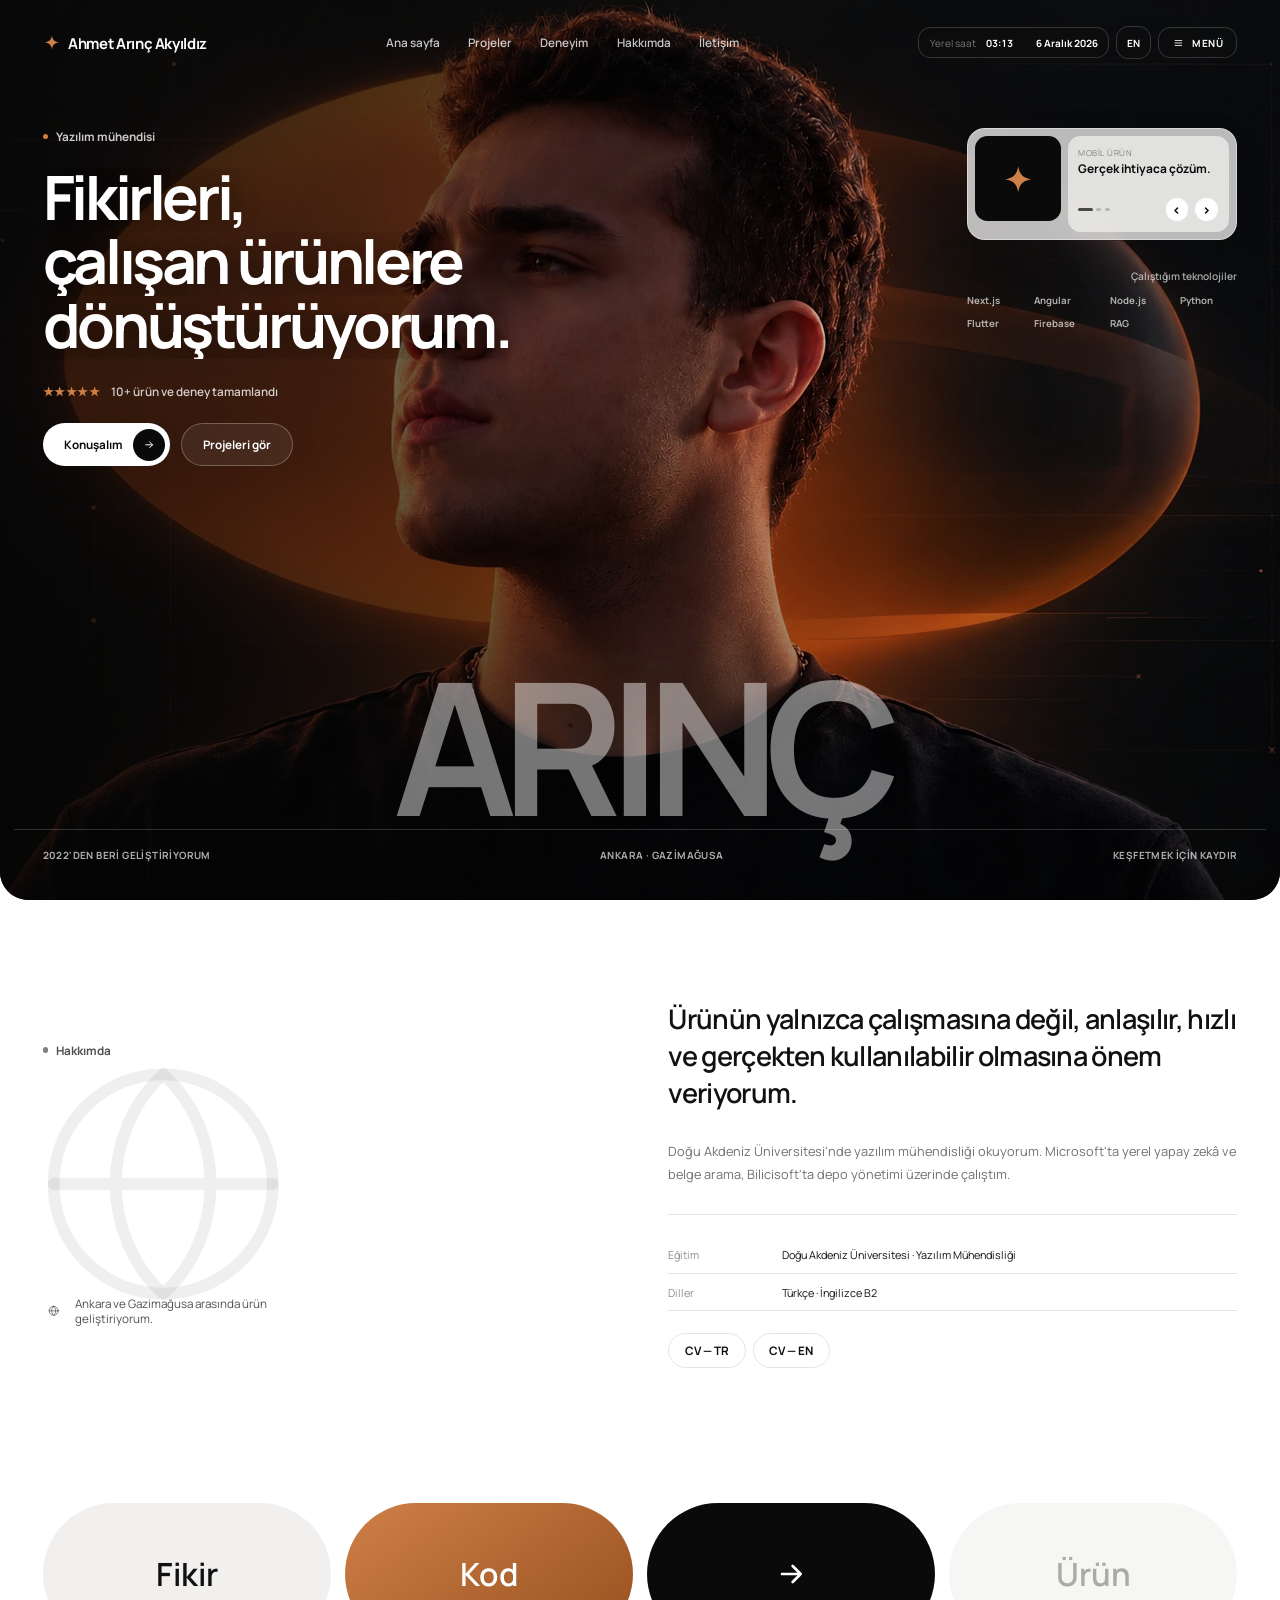
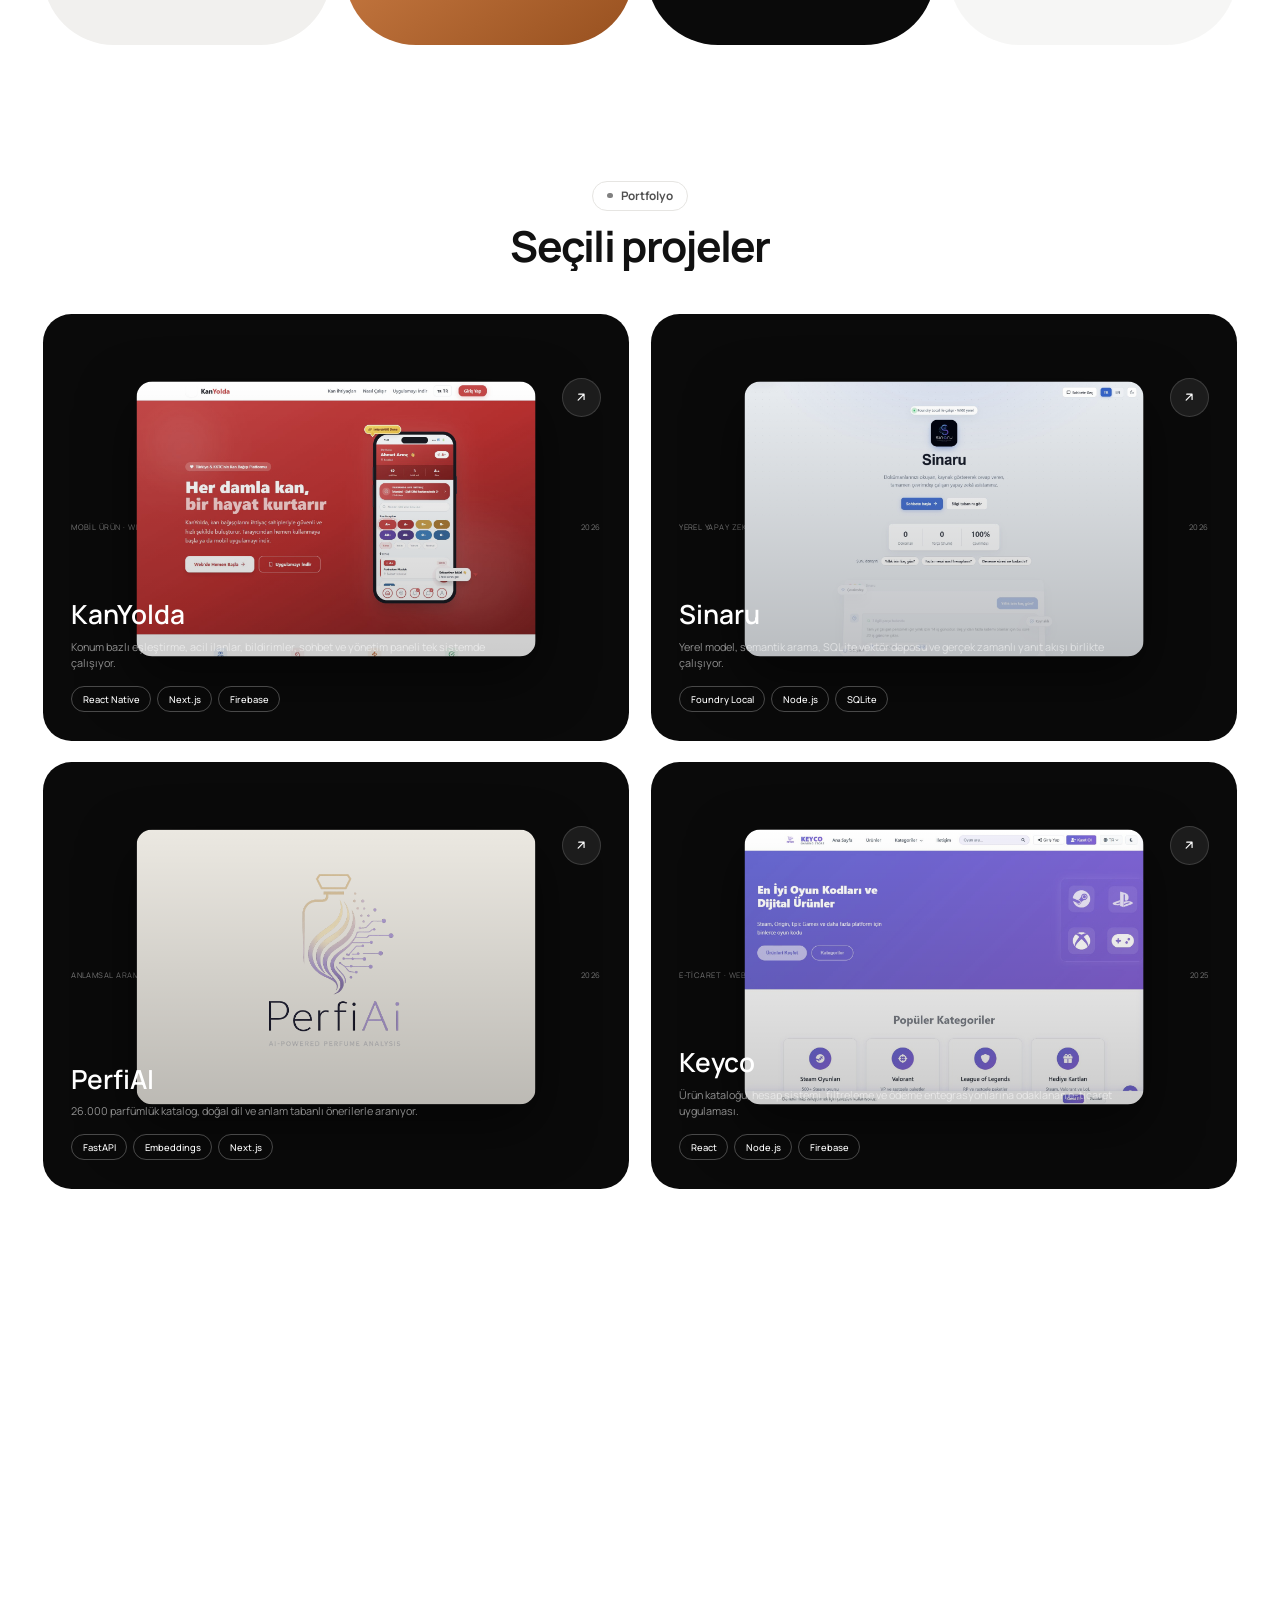
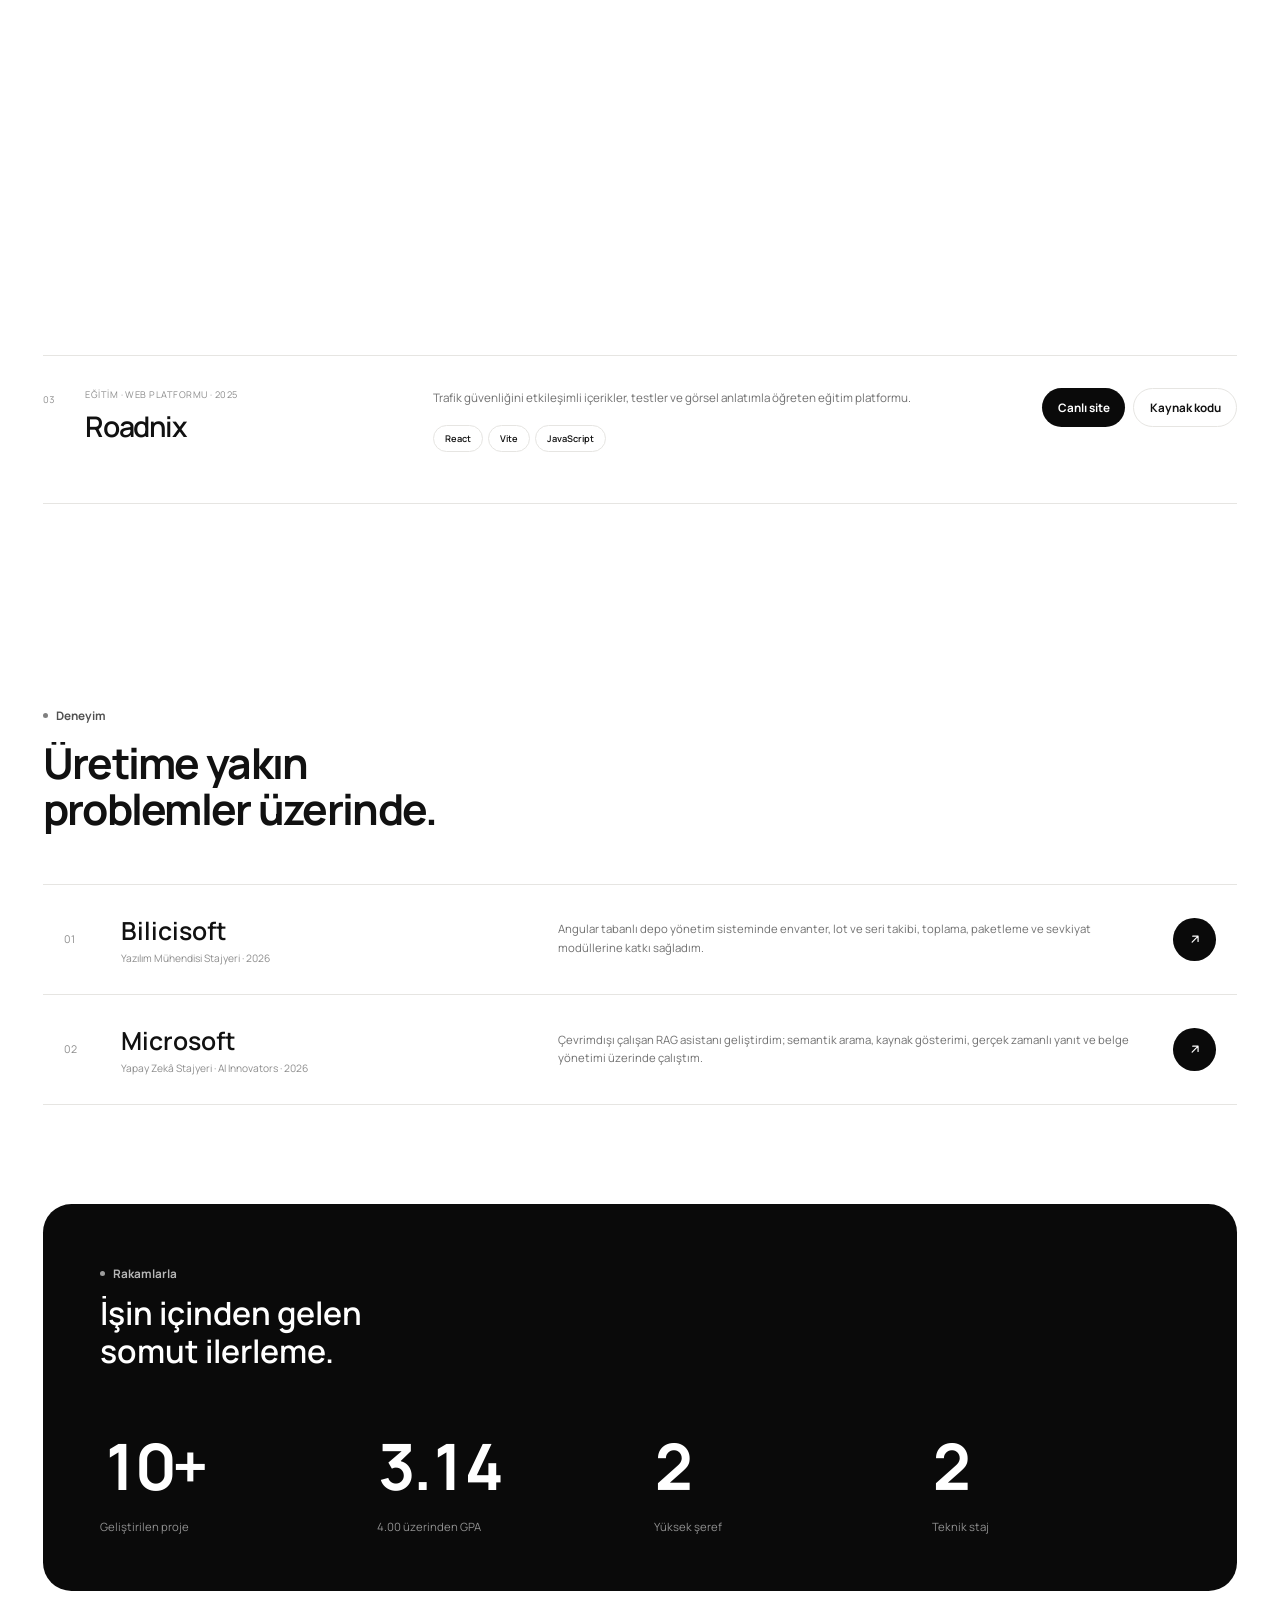
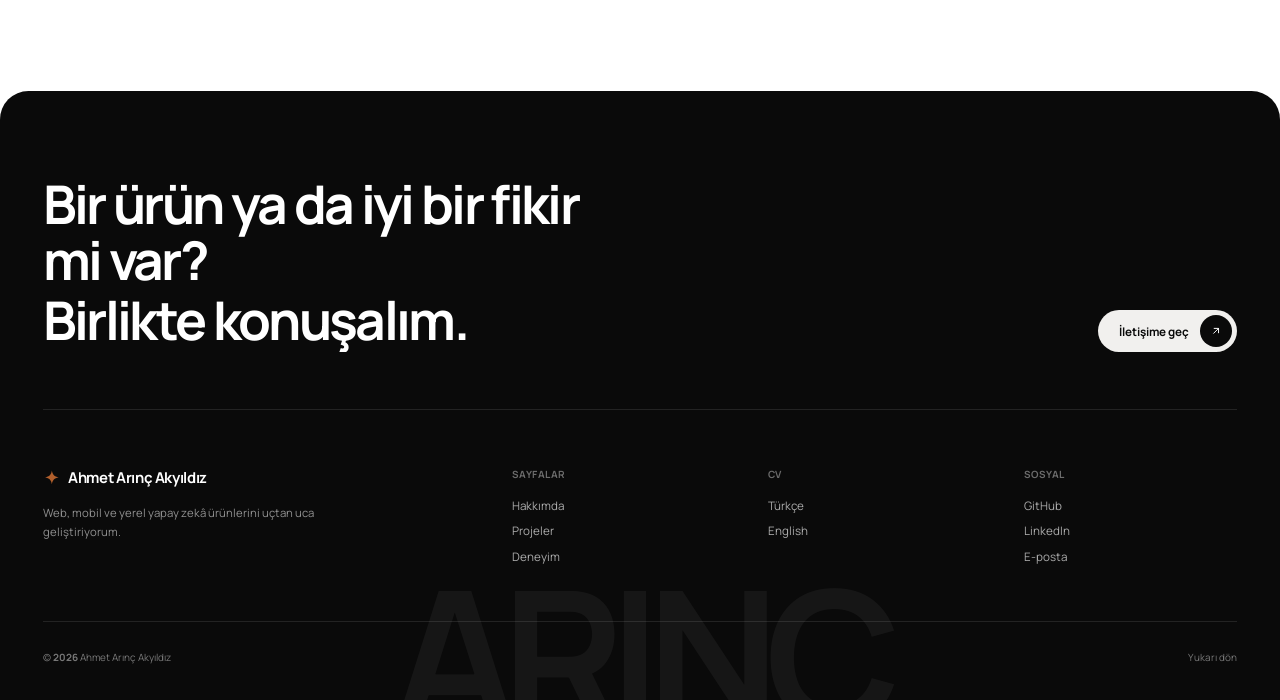
==== index.html @ 081ffdb1 "Restore visible portrait cursor trail" ====
<!doctype html>
<html lang="tr"><head>
  <meta charset="utf-8"><meta name="viewport" content="width=device-width,initial-scale=1">
  <title>Ahmet Arınç Akyıldız — Yazılım Mühendisi</title>
  <meta name="description" content="Ahmet Arınç Akyıldız'ın web, mobil ve yerel yapay zekâ projelerini içeren yazılım mühendisliği portfolyosu."><meta name="theme-color" content="#0a0a0a">
  <meta property="og:type" content="profile"><meta property="og:title" content="Ahmet Arınç Akyıldız — Yazılım Mühendisi"><meta property="og:description" content="Web, mobil ve yerel yapay zekâ projeleri."><meta property="og:image" content="https://www.arincakyildiz.com.tr/assets/og-preview.png">
  <link rel="canonical" href="https://www.arincakyildiz.com.tr/"><link rel="icon" type="image/svg+xml" href="favicon.svg?v=19"><link rel="alternate icon" type="image/png" href="favicon.png?v=19"><link rel="apple-touch-icon" href="assets/logo.png?v=19"><link rel="manifest" href="site.webmanifest"><link rel="preload" href="assets/fonts/manrope-0.ttf" as="font" type="font/ttf" crossorigin><link rel="stylesheet" href="assets/fonts/manrope.css"><link rel="stylesheet" href="styles.css?v=56">
  <script type="application/ld+json">{"@context":"https://schema.org","@type":"Person","name":"Ahmet Arınç Akyıldız","url":"https://www.arincakyildiz.com.tr/","email":"mailto:ahmetarincakyildiz@gmail.com","jobTitle":"Software Engineering Student","sameAs":["https://github.com/arincakyildiz","https://www.linkedin.com/in/ahmetarincakyildiz"]}</script>
</head><body>
  <a class="skip-link" href="#main" data-i18n="skip">İçeriğe geç</a>
  <div class="page-loader" aria-hidden="true"><div class="loader-center"><div class="loader-brand"><svg viewBox="0 0 48 48"><path d="M24 2c2.2 13.8 7.9 19.6 22 22-14.1 2.4-19.8 8.2-22 22-2.2-13.8-7.9-19.6-22-22 14.1-2.4 19.8-8.2 22-22Z"/></svg><span>Ahmet Arınç Akyıldız</span></div><p data-i18n="loader.note">Fikirden çalışan ürüne, sakin bir mühendislikle.</p></div><div class="loader-progress"><i><b></b></i><div><span>Loading</span><strong>000</strong></div></div></div>

  <header class="site-header"><div class="shell header-inner">
    <a class="brand hover-lift" href="#home" aria-label="Ahmet Arınç Akyıldız — Ana sayfa"><svg class="brand-mark" viewBox="0 0 48 48" aria-hidden="true"><path d="M24 2c2.2 13.8 7.9 19.6 22 22-14.1 2.4-19.8 8.2-22 22-2.2-13.8-7.9-19.6-22-22 14.1-2.4 19.8-8.2 22-22Z"/></svg><span>Ahmet Arınç Akyıldız</span></a>
    <nav class="desktop-nav" aria-label="Ana menü"><a href="#home" data-i18n="nav.home">Ana sayfa</a><a href="#works" data-i18n="nav.work">Projeler</a><a href="#experience" data-i18n="nav.experience">Deneyim</a><a href="#about" data-i18n="nav.about">Hakkımda</a><button data-contact data-i18n="nav.contact">İletişim</button></nav>
    <div class="header-actions"><div class="clock-chip"><span data-i18n="clock.label">Yerel saat</span><b id="clock-time">9:41</b><i></i><b id="clock-date">12 Mart 2026</b></div><button id="language" class="language-button" aria-label="Switch to English">EN</button><button id="menu-open" class="menu-button" aria-expanded="false"><svg viewBox="0 0 24 24" aria-hidden="true"><path d="M4 6h16M4 12h16M4 18h16"/></svg><span data-i18n="menu.open">Menü</span></button></div>
  </div></header>

  <main id="main">
    <section id="home" class="hero"><div class="liquid-reveal" aria-hidden="true"><img src="assets/hero/portrait-clear.webp" alt="" fetchpriority="high"><img class="portrait-alt" src="assets/hero/portrait-glasses.webp" alt=""></div><div class="hero-vignette" aria-hidden="true"></div><div class="hero-watermark" aria-hidden="true">ARINÇ</div>
      <div class="shell hero-grid"><div class="hero-copy"><p class="eyebrow hero-ready"><span></span><b data-i18n="hero.eyebrow">Yazılım mühendisi</b></p><h1 id="hero-title" class="line-reveal hero-ready" data-i18n-lines="hero.lines"><span>Fikirleri,</span><span>çalışan ürünlere</span><span>dönüştürüyorum.</span></h1><div class="hero-proof hero-ready"><div class="stars" aria-hidden="true">★★★★★</div><p data-i18n="hero.proof">10+ ürün ve deney tamamlandı</p></div><div class="hero-ctas hero-ready"><button class="pill pill-dark" data-contact><span data-i18n="hero.talk">Konuşalım</span><i class="round-arrow"><svg viewBox="0 0 24 24"><path d="M5 12h14M13 6l6 6-6 6"/></svg></i></button><a class="pill pill-outline" href="#works"><span data-i18n="hero.view">Projeleri gör</span></a></div></div>
        <aside class="hero-side"><div class="hero-card hero-ready"><button id="hero-card-next" class="hero-card-main"><span class="hero-card-mark"><svg viewBox="0 0 48 48"><path d="M24 2c2.2 13.8 7.9 19.6 22 22-14.1 2.4-19.8 8.2-22 22-2.2-13.8-7.9-19.6-22-22 14.1-2.4 19.8-8.2 22-22Z"/></svg></span><span class="hero-card-copy"><small id="hero-card-caption">Mobil ürün</small><strong id="hero-card-title">Gerçek ihtiyaca çözüm.</strong><span class="hero-card-controls"><span class="card-dots"><i class="active"></i><i></i><i></i></span><span class="mini-arrows"><b id="hero-card-prev" role="button" aria-label="Önceki">‹</b><b role="presentation">›</b></span></span></span></button></div><div class="tool-cloud hero-ready"><p data-i18n="hero.tools">Çalıştığım teknolojiler</p><div><span>Next.js</span><span>Angular</span><span>Node.js</span><span>Python</span><span>Flutter</span><span>Firebase</span><span>RAG</span></div></div></aside>
      </div><div class="shell hero-status hero-ready"><span data-i18n="hero.since">2022'den beri geliştiriyorum</span><span data-i18n="hero.location">Ankara · Gazimağusa</span><span data-i18n="hero.scroll">Keşfetmek için kaydır</span></div>
    </section>

    <section id="about" class="about section-pad"><div class="shell about-grid"><div class="about-symbol"><svg viewBox="0 0 24 24" aria-hidden="true"><circle cx="12" cy="12" r="9.25"/><path d="M12 2.75c2.6 2.3 4 5.8 4 9.25s-1.4 6.95-4 9.25c-2.6-2.3-4-5.8-4-9.25s1.4-6.95 4-9.25zM2.75 12h18.5"/></svg><p class="eyebrow reveal"><span></span><b data-i18n="about.eyebrow">Hakkımda</b></p><div class="about-location reveal"><svg viewBox="0 0 24 24"><circle cx="12" cy="12" r="9.25"/><path d="M12 2.75c2.6 2.3 4 5.8 4 9.25s-1.4 6.95-4 9.25c-2.6-2.3-4-5.8-4-9.25s1.4-6.95 4-9.25zM2.75 12h18.5"/></svg><span data-i18n="about.location">Ankara ve Gazimağusa arasında ürün geliştiriyorum.</span></div></div><div class="about-content"><h2 class="word-reveal" data-i18n="about.statement">Ürünün yalnızca çalışmasına değil, anlaşılır, hızlı ve gerçekten kullanılabilir olmasına önem veriyorum.</h2><p class="about-detail reveal" data-i18n="about.detail">Doğu Akdeniz Üniversitesi'nde yazılım mühendisliği okuyorum. Microsoft'ta yerel yapay zekâ ve belge arama, Bilicisoft'ta depo yönetimi üzerinde çalıştım.</p><div class="about-meta reveal"><dl><div><dt data-i18n="about.education">Eğitim</dt><dd data-i18n="about.educationValue">Doğu Akdeniz Üniversitesi · Yazılım Mühendisliği</dd></div><div><dt data-i18n="about.languages">Diller</dt><dd data-i18n="about.languagesValue">Türkçe · İngilizce B2</dd></div></dl><div class="cv-buttons"><a class="pill pill-outline" href="assets/cv-tr.pdf" target="_blank">CV — TR</a><a class="pill pill-outline" href="assets/cv-en.pdf" target="_blank">CV — EN</a></div></div></div></div></section>

    <section class="build-band" aria-label="Fikirden ürüne"><ul class="shell"><li class="tile tile-light reveal" data-i18n="band.idea">Fikir</li><li class="tile tile-accent reveal" data-i18n="band.code">Kod</li><li class="tile tile-dark reveal"><svg viewBox="0 0 24 24"><path d="M5 12h14M13 6l6 6-6 6"/></svg></li><li class="tile tile-ghost reveal" data-i18n="band.product">Ürün</li></ul></section>

    <section id="works" class="portfolio section-pad"><div class="shell"><div class="portfolio-heading"><p class="eyebrow eyebrow-pill reveal"><span></span><b data-i18n="work.eyebrow">Portfolyo</b></p><h2 class="line-reveal" data-i18n-lines="work.lines"><span>Seçili projeler</span></h2></div><ul class="project-grid">
      <li class="reveal"><button class="work-card" data-open-project="kanyolda"><span class="work-meta"><small data-i18n="category.kanyolda">Mobil ürün · Web platformu</small><small>2026</small></span><span class="work-orbit"><img src="assets/projects/kanyolda.jpg" alt="KanYolda ürün ekranı"></span><span class="work-bottom"><strong>KanYolda</strong><span data-i18n="short.kanyolda">Konum bazlı eşleştirme, acil ilanlar, bildirimler, sohbet ve yönetim paneli tek sistemde çalışıyor.</span><i><b>React Native</b><b>Next.js</b><b>Firebase</b></i></span><em><svg viewBox="0 0 24 24"><path d="M7 17 17 7M8 7h9v9"/></svg></em></button></li>
      <li class="reveal"><button class="work-card" data-open-project="sinaru"><span class="work-meta"><small data-i18n="category.sinaru">Yerel yapay zekâ · RAG</small><small>2026</small></span><span class="work-orbit"><img src="assets/projects/sinaru.jpg" alt="Sinaru ürün ekranı"></span><span class="work-bottom"><strong>Sinaru</strong><span data-i18n="short.sinaru">Yerel model, semantik arama, SQLite vektör deposu ve gerçek zamanlı yanıt akışı birlikte çalışıyor.</span><i><b>Foundry Local</b><b>Node.js</b><b>SQLite</b></i></span><em><svg viewBox="0 0 24 24"><path d="M7 17 17 7M8 7h9v9"/></svg></em></button></li>
      <li class="reveal"><button class="work-card" data-open-project="perfiai"><span class="work-meta"><small data-i18n="category.perfiai">Anlamsal arama · Öneri sistemi</small><small>2026</small></span><span class="work-orbit work-orbit-contain"><img src="assets/projects/perfiai.png" alt="PerfiAI marka görseli"></span><span class="work-bottom"><strong>PerfiAI</strong><span data-i18n="short.perfiai">26.000 parfümlük katalog, doğal dil ve anlam tabanlı önerilerle aranıyor.</span><i><b>FastAPI</b><b>Embeddings</b><b>Next.js</b></i></span><em><svg viewBox="0 0 24 24"><path d="M7 17 17 7M8 7h9v9"/></svg></em></button></li>
      <li class="reveal"><button class="work-card" data-open-project="keyco"><span class="work-meta"><small data-i18n="category.keyco">E-ticaret · Web uygulaması</small><small>2025</small></span><span class="work-orbit"><img src="assets/projects/keyco.jpg" alt="Keyco ürün ekranı"></span><span class="work-bottom"><strong>Keyco</strong><span data-i18n="short.keyco">Ürün kataloğu, hesap sistemi, filtreleme ve ödeme entegrasyonlarına odaklanan e-ticaret uygulaması.</span><i><b>React</b><b>Node.js</b><b>Firebase</b></i></span><em><svg viewBox="0 0 24 24"><path d="M7 17 17 7M8 7h9v9"/></svg></em></button></li>
    </ul></div></section>

    <section id="other-projects" class="other-projects section-pad"><div class="shell"><div class="portfolio-heading"><p class="eyebrow eyebrow-pill reveal"><span></span><b data-i18n="other.eyebrow">Arşiv</b></p><h2 class="line-reveal" data-i18n-lines="other.lines"><span>Diğer projeler</span></h2></div></div>
      <div id="project-carousel" class="project-carousel reveal" role="region" aria-roledescription="carousel" aria-label="Diğer projeler" tabindex="0">
        <div class="carousel-stage"><ul class="carousel-track">
          <li class="carousel-slide" data-project="kargo"><button class="project-poster poster-ink" aria-label="Kargo Takip projesini seç"><span class="poster-identity">KT<small>Angular · Operations</small></span><span><small>01</small><strong>Kargo Takip</strong></span></button></li>
          <li class="carousel-slide" data-project="wavent"><button class="project-poster poster-accent" aria-label="Wavent projesini seç"><span class="poster-identity">WV<small>Warehouse systems</small></span><span><small>02</small><strong>Wavent</strong></span></button></li>
          <li class="carousel-slide" data-project="roadnix"><button class="project-poster" aria-label="Roadnix projesini seç"><img src="assets/projects/roadnix.jpg" alt="Roadnix trafik eğitimi ekranı" draggable="false"><span><small>03</small><strong>Roadnix</strong></span></button></li>
          <li class="carousel-slide" data-project="eventify"><button class="project-poster poster-stone" aria-label="Eventify TRNC projesini seç"><span class="poster-identity">EV<small>Events · Discovery</small></span><span><small>04</small><strong>Eventify TRNC</strong></span></button></li>
          <li class="carousel-slide" data-project="emurebook"><button class="project-poster poster-blue" aria-label="Emu Rebook projesini seç"><span class="poster-identity">ER<small>Flutter · Mobile</small></span><span><small>05</small><strong>Emu Rebook</strong></span></button></li>
          <li class="carousel-slide" data-project="kofteci"><button class="project-poster poster-paper" aria-label="Tarihi Sanayi Köftecisi projesini seç"><span class="poster-identity">TSK<small>Website · Local business</small></span><span><small>06</small><strong>Tarihi Sanayi Köftecisi</strong></span></button></li>
        </ul></div>
        <div class="shell carousel-bar"><div class="carousel-progress"><strong id="carousel-counter">03 / 06</strong><span class="carousel-dots" aria-label="Proje seçimi"><button aria-label="1. proje"></button><button aria-label="2. proje"></button><button class="active" aria-label="3. proje"></button><button aria-label="4. proje"></button><button aria-label="5. proje"></button><button aria-label="6. proje"></button></span></div><div class="carousel-controls"><button id="carousel-prev" aria-label="Önceki proje"><svg viewBox="0 0 24 24"><path d="M19 12H5M11 18l-6-6 6-6"/></svg></button><button id="carousel-next" aria-label="Sonraki proje"><svg viewBox="0 0 24 24"><path d="M5 12h14M13 6l6 6-6 6"/></svg></button></div></div>
      </div>
      <div class="shell"><article id="active-project-info" class="active-project-info" aria-live="polite"><div class="project-info-heading"><span id="active-project-number">03</span><div><p id="active-project-category">Eğitim · Web platformu</p><h3 id="active-project-title">Roadnix</h3></div></div><div class="project-info-copy"><p id="active-project-description">Trafik güvenliğini etkileşimli içerikler, testler ve görsel anlatımla öğreten eğitim platformu.</p><div id="active-project-tech" class="active-project-tech"></div></div><div id="active-project-actions" class="active-project-actions"></div></article></div>
    </section>

    <section id="experience" class="experience section-pad"><div class="shell"><p class="eyebrow reveal"><span></span><b data-i18n="experience.eyebrow">Deneyim</b></p><h2 class="line-reveal" data-i18n-lines="experience.lines"><span>Üretime yakın</span><span>problemler üzerinde.</span></h2><ul class="experience-list"><li class="reveal"><article><span>01</span><div><h3>Bilicisoft</h3><p data-i18n="experience.bilicisoftRole">Yazılım Mühendisi Stajyeri · 2026</p></div><p data-i18n="experience.bilicisoft">Angular tabanlı depo yönetim sisteminde envanter, lot ve seri takibi, toplama, paketleme ve sevkiyat modüllerine katkı sağladım.</p><i><svg viewBox="0 0 24 24"><path d="M7 17 17 7M8 7h9v9"/></svg></i></article></li><li class="reveal"><article><span>02</span><div><h3>Microsoft</h3><p data-i18n="experience.microsoftRole">Yapay Zekâ Stajyeri · AI Innovators · 2026</p></div><p data-i18n="experience.microsoft">Çevrimdışı çalışan RAG asistanı geliştirdim; semantik arama, kaynak gösterimi, gerçek zamanlı yanıt ve belge yönetimi üzerinde çalıştım.</p><i><svg viewBox="0 0 24 24"><path d="M7 17 17 7M8 7h9v9"/></svg></i></article></li></ul></div></section>

    <section class="stats-wrap"><div class="shell"><div class="stats-panel reveal"><p class="eyebrow eyebrow-light"><span></span><b data-i18n="stats.eyebrow">Rakamlarla</b></p><h2 class="line-reveal" data-i18n-lines="stats.lines"><span>İşin içinden gelen</span><span>somut ilerleme.</span></h2><ul><li class="reveal"><strong data-count="10" data-suffix="+">0+</strong><span data-i18n="stats.projects">Geliştirilen proje</span></li><li class="reveal"><strong data-count="333" data-decimal="2">0.00</strong><span data-i18n="stats.gpa">4.00 üzerinden GPA</span></li><li class="reveal"><strong data-count="2">0</strong><span data-i18n="stats.honors">Yüksek şeref</span></li><li class="reveal"><strong data-count="2">0</strong><span data-i18n="stats.internships">Teknik staj</span></li></ul></div></div></section>
  </main>

  <footer id="contact" class="site-footer"><div class="shell footer-inner"><div class="footer-cta"><h2 class="line-reveal" data-i18n-lines="contact.lines"><span>Bir ürün ya da iyi bir fikir mi var?</span><span>Birlikte konuşalım.</span></h2><button class="pill pill-light" data-contact><span data-i18n="contact.cta">İletişime geç</span><i class="round-arrow"><svg viewBox="0 0 24 24"><path d="M7 17 17 7M8 7h9v9"/></svg></i></button></div><div class="footer-columns"><div class="footer-brand"><a class="brand" href="#home"><svg class="brand-mark" viewBox="0 0 48 48"><path d="M24 2c2.2 13.8 7.9 19.6 22 22-14.1 2.4-19.8 8.2-22 22-2.2-13.8-7.9-19.6-22-22 14.1-2.4 19.8-8.2 22-22Z"/></svg><span>Ahmet Arınç Akyıldız</span></a><p data-i18n="footer.tagline">Web, mobil ve yerel yapay zekâ ürünlerini uçtan uca geliştiriyorum.</p></div><div><h3 data-i18n="footer.pages">Sayfalar</h3><a href="#about" data-i18n="nav.about">Hakkımda</a><a href="#works" data-i18n="nav.work">Projeler</a><a href="#experience" data-i18n="nav.experience">Deneyim</a></div><div><h3>CV</h3><a href="assets/cv-tr.pdf" target="_blank">Türkçe</a><a href="assets/cv-en.pdf" target="_blank">English</a></div><div><h3 data-i18n="footer.social">Sosyal</h3><a href="https://github.com/arincakyildiz" target="_blank" rel="noopener">GitHub</a><a href="https://www.linkedin.com/in/ahmetarincakyildiz" target="_blank" rel="noopener">LinkedIn</a><a href="mailto:ahmetarincakyildiz@gmail.com">E-posta</a></div></div><div class="footer-legal"><span>© <b id="year">2026</b> Ahmet Arınç Akyıldız</span><a href="#home" data-i18n="footer.top">Yukarı dön</a></div></div><div class="footer-watermark" aria-hidden="true">ARINÇ</div></footer>

  <div id="nav-menu" class="nav-menu" hidden><div class="shell overlay-top"><span class="brand"><svg class="brand-mark" viewBox="0 0 48 48"><path d="M24 2c2.2 13.8 7.9 19.6 22 22-14.1 2.4-19.8 8.2-22 22-2.2-13.8-7.9-19.6-22-22 14.1-2.4 19.8-8.2 22-22Z"/></svg><span>Ahmet Arınç Akyıldız</span></span><button id="menu-close"><svg viewBox="0 0 24 24"><path d="M4 4l16 16M20 4 4 20"/></svg><span data-i18n="menu.close">Kapat</span></button></div><nav class="shell overlay-nav"><button data-target="home"><small>01</small><span data-i18n="nav.home">Ana sayfa</span></button><button data-target="works"><small>02</small><span data-i18n="nav.work">Projeler</span></button><button data-target="experience"><small>03</small><span data-i18n="nav.experience">Deneyim</span></button><button data-target="about"><small>04</small><span data-i18n="nav.about">Hakkımda</span></button><button data-contact><small>05</small><span data-i18n="nav.contact">İletişim</span></button></nav><div class="shell overlay-bottom"><span><span data-i18n="clock.label">Yerel saat</span> — <b id="menu-clock">9:41</b></span><button data-contact data-i18n="contact.cta">İletişime geç</button></div></div>

  <div id="contact-modal" class="contact-modal" hidden role="dialog" aria-modal="true" aria-labelledby="contact-title"><div class="contact-panel"><button id="contact-close" class="modal-close" aria-label="Kapat"><svg viewBox="0 0 24 24"><path d="M4 4l16 16M20 4 4 20"/></svg></button><p class="eyebrow"><span></span><b data-i18n="contact.eyebrow">İletişim</b></p><h2 id="contact-title" data-i18n="contact.title">Ne geliştirdiğini anlat.</h2><p data-i18n="contact.note">Mesajın varsayılan e-posta uygulamanda hazırlanacak.</p><form id="contact-form"><label><span data-i18n="form.name">Adın</span><input name="name" required autocomplete="name" placeholder="Adın"></label><label><span data-i18n="form.email">E-posta</span><input name="email" type="email" required autocomplete="email" placeholder="sen@eposta.com"></label><label><span data-i18n="form.message">Mesaj</span><textarea name="message" rows="5" required placeholder="Proje, staj veya fikrin hakkında birkaç cümle."></textarea></label><button class="pill pill-dark" type="submit"><span data-i18n="form.send">Mesajı hazırla</span><i class="round-arrow"><svg viewBox="0 0 24 24"><path d="M7 17 17 7M8 7h9v9"/></svg></i></button></form><div class="direct-contact"><a href="mailto:ahmetarincakyildiz@gmail.com">ahmetarincakyildiz@gmail.com</a><button id="copy-email" data-i18n="contact.copy">Kopyala</button><span id="copy-status" role="status"></span></div></div></div>

  <dialog id="case-dialog" aria-labelledby="case-title"><div class="case-toolbar"><span id="case-counter">01 / 04</span><span data-i18n="case.label">Vaka çalışması</span><button class="case-close"><span data-i18n="menu.close">Kapat</span><svg viewBox="0 0 24 24"><path d="M4 4l16 16M20 4 4 20"/></svg></button></div><article class="case-page"><header class="case-hero"><p id="case-category"></p><h2 id="case-title"></h2><p id="case-summary"></p></header><figure class="case-visual"><img id="case-image" alt=""></figure><dl class="case-facts" id="case-facts"></dl><div class="case-narrative"><section><span>01</span><div><h3 data-i18n="case.problem">Problem</h3><p id="case-problem"></p></div></section><section><span>02</span><div><h3 data-i18n="case.approach">Yaklaşım</h3><p id="case-approach"></p></div></section><section><span>03</span><div><h3 data-i18n="case.result">Ortaya çıkan ürün</h3><p id="case-result"></p></div></section></div><div class="case-decisions"><h3 data-i18n="case.decisions">Öne çıkan teknik kararlar</h3><ul id="case-decisions"></ul></div><div class="case-actions" id="case-actions"></div><nav class="case-navigation"><button id="case-prev"><span data-i18n="case.previous">Önceki proje</span></button><button id="case-next"><span data-i18n="case.next">Sonraki proje</span></button></nav></article></dialog>

  <script src="i18n.js?v=52"></script><script src="lumora.js?v=56"></script>
</body></html>
---- assets/fonts/manrope.css ----
@font-face {
  font-family: 'Manrope';
  font-style: normal;
  font-weight: 400;
  font-display: swap;
  src: url(manrope-0.ttf) format('truetype');
}
@font-face {
  font-family: 'Manrope';
  font-style: normal;
  font-weight: 500;
  font-display: swap;
  src: url(manrope-1.ttf) format('truetype');
}
@font-face {
  font-family: 'Manrope';
  font-style: normal;
  font-weight: 600;
  font-display: swap;
  src: url(manrope-2.ttf) format('truetype');
}
@font-face {
  font-family: 'Manrope';
  font-style: normal;
  font-weight: 700;
  font-display: swap;
  src: url(manrope-3.ttf) format('truetype');
}
@font-face {
  font-family: 'Manrope';
  font-style: normal;
  font-weight: 800;
  font-display: swap;
  src: url(manrope-4.ttf) format('truetype');
}
---- styles.css ----
:root{--bg:#fff;--fg:#111;--ink:#0a0a0a;--muted:#8d8d8d;--subtle:#b6b6b6;--line:#e6e5e2;--surface:#f1f0ee;--surface2:#e3e2df;--accent:#b15f2c;--accent-from:#cf8047;--accent-to:#97501f;--ease:cubic-bezier(.16,1,.3,1);--shell:88rem}@property --portrait-radius{syntax:"<length>";inherits:false;initial-value:0px}
*{box-sizing:border-box;margin:0;padding:0}html{font-size:16px;scroll-behavior:smooth;-webkit-font-smoothing:antialiased}body{background:var(--bg);color:var(--fg);font-family:Manrope,Arial,sans-serif;overflow-x:hidden}body.locked{overflow:hidden}[hidden]{display:none!important}a{color:inherit;text-decoration:none}button,input,textarea{font:inherit;color:inherit}button{border:0;background:none;cursor:pointer}ul{list-style:none}img{display:block;max-width:100%}svg{width:1em;height:1em;fill:none;stroke:currentColor;stroke-width:2;stroke-linecap:round;stroke-linejoin:round}.brand-mark,.loader-brand svg,.hero-card-mark svg{fill:currentColor;stroke:none}.shell{width:100%;max-width:var(--shell);margin-inline:auto;padding-inline:2rem}.skip-link{position:fixed;left:1rem;top:1rem;z-index:200;transform:translateY(-150%);background:var(--ink);color:#fff;border-radius:.875rem;padding:.6rem 1rem}.skip-link:focus{transform:none}:focus-visible{outline:2px solid var(--accent);outline-offset:3px}

.page-loader{position:fixed;inset:0;z-index:120;display:flex;flex-direction:column;align-items:center;justify-content:center;gap:2rem;background:var(--ink);color:#fff;border-radius:0 0 2rem 2rem}.loader-center{display:grid;place-items:center;gap:1.25rem;transition:.5s ease}.loader-brand{display:flex;align-items:center;gap:.65rem;font-size:1.5rem;font-weight:700}.loader-brand svg{width:1.875rem;color:var(--accent-from)}.loader-center p{max-width:25ch;text-align:center;font-size:.875rem;color:#ffffff8c}.loader-progress{width:min(22rem,72vw)}.loader-progress>i{display:block;height:1px;background:#ffffff26}.loader-progress b{display:block;width:0;height:100%;background:var(--accent-from)}.loader-progress div{display:flex;justify-content:space-between;margin-top:.75rem;font-size:.75rem;font-weight:600;text-transform:uppercase;letter-spacing:.05em;color:#ffffff73}.loader-progress strong{font-variant-numeric:tabular-nums;color:#fffc}.page-loader.leaving{transform:translateY(-100%);transition:transform .75s cubic-bezier(.22,1,.36,1)}.page-loader.leaving .loader-center{opacity:0;transform:translateY(-12px)}

.site-header{position:absolute;inset-inline:0;top:0;z-index:50;opacity:0;transform:translateY(-14px)}body.ready .site-header{opacity:1;transform:none;transition:.75s var(--ease) .15s}.header-inner{height:6rem;display:flex;align-items:center;justify-content:space-between;gap:1.5rem}.brand{display:inline-flex;align-items:center;gap:.55rem;font-size:1.05rem;font-weight:700;letter-spacing:-.025em}.brand-mark{color:var(--accent);width:1.25rem}.hover-lift{transition:transform .35s var(--ease)}.hover-lift:hover{transform:scale(1.04)}.desktop-nav{display:flex;gap:2rem;font-size:.825rem;font-weight:600}.desktop-nav a,.desktop-nav button{opacity:.7;transition:.3s}.desktop-nav a:hover,.desktop-nav button:hover{opacity:1;transform:translateY(-2px)}.header-actions{display:flex;align-items:center;gap:.5rem}.clock-chip,.language-button,.menu-button{border:1px solid #e6e5e2cc;background:#ffffff73;backdrop-filter:blur(8px);border-radius:.875rem}.clock-chip{display:flex;align-items:center;gap:.7rem;padding:.55rem .75rem;font-size:.7rem}.clock-chip span{opacity:.45}.clock-chip i{width:3px;height:3px;border-radius:50%;background:#1114}.clock-chip b{font-weight:650;font-variant-numeric:tabular-nums}.language-button{padding:.58rem .7rem;font-size:.7rem;font-weight:700}.menu-button{display:flex;align-items:center;gap:.5rem;padding:.55rem .9rem;font-size:.7rem;font-weight:700;text-transform:uppercase;letter-spacing:.06em;transition:.3s}.menu-button:hover,.language-button:hover{background:#fffc}.menu-button svg{width:.9rem}

.hero{position:relative;isolation:isolate;overflow:hidden;min-height:100lvh;border-radius:0 0 2rem 2rem;background:#c9c9c9}.liquid-reveal,.liquid-reveal>img,.liquid-reveal>canvas{position:absolute;inset:0;width:100%;height:100%}.liquid-reveal{z-index:0}.liquid-reveal>img{object-fit:cover;filter:saturate(.42) contrast(.82) brightness(1.16);opacity:.54}.liquid-reveal>canvas{pointer-events:none}.hero-vignette{position:absolute;inset:0;z-index:1;background:linear-gradient(180deg,#ffffff9c 0%,#ffffff24 42%,#ffffffa8 100%);pointer-events:none}.hero-watermark{position:absolute;inset-inline:0;bottom:6rem;z-index:1;text-align:center;font-size:13rem;font-weight:700;line-height:.75;letter-spacing:-.08em;color:#ffffff70;pointer-events:none;user-select:none;opacity:0;transform:translateY(20px)}body.ready .hero-watermark{opacity:.45;transform:none;transition:1s var(--ease) .3s}.hero-grid{position:relative;z-index:2;display:grid;grid-template-columns:repeat(12,1fr);gap:2.5rem;min-height:calc(100lvh - 5rem);padding-top:9rem;padding-bottom:7rem}.hero-copy{grid-column:span 7;display:flex;flex-direction:column;align-items:flex-start;gap:1.65rem}.eyebrow{display:inline-flex;align-items:center;gap:.55rem;font-size:.825rem;font-weight:650;color:#111b}.eyebrow>span{width:.38rem;height:.38rem;border-radius:50%;background:#1118}.eyebrow b{font-weight:650}.hero h1{max-width:12ch;font-size:4.3rem;font-weight:650;line-height:.96;letter-spacing:-.055em}.line-reveal>span{display:block;overflow:hidden;padding-bottom:.08em}.line-reveal>span>i{display:block;font-style:normal;transform:translateY(110%);opacity:0}.hero-proof{display:flex;align-items:center;gap:.75rem;font-size:.825rem;font-weight:600;color:#111a}.stars{color:var(--accent);letter-spacing:.05em}.hero-ctas{display:flex;gap:.75rem;flex-wrap:wrap}.pill{display:inline-flex;align-items:center;gap:.75rem;border-radius:999px;font-size:.82rem;font-weight:650;min-height:3rem;transition:transform .35s var(--ease),background .3s;padding:.75rem 1.5rem}.pill:hover{transform:scale(1.04)}.pill-dark{background:var(--ink);color:#fff;padding:.38rem .38rem .38rem 1.5rem}.pill-light{background:var(--surface);color:var(--ink);padding:.38rem .38rem .38rem 1.5rem}.pill-outline{border:1px solid var(--line);background:#ffffff3d}.round-arrow{width:2.25rem;height:2.25rem;border-radius:50%;display:grid;place-items:center;background:#fff;color:var(--ink);transition:transform .3s}.pill-light .round-arrow{background:var(--ink);color:#fff}.pill:hover .round-arrow{transform:translateX(3px)}.round-arrow svg{width:1rem}.hero-side{grid-column:span 5;display:flex;flex-direction:column;align-items:flex-end;gap:2rem}.hero-card{width:19rem;padding:.5rem;background:#ffffffb8;border:1px solid #e6e5e2b3;border-radius:1.25rem;backdrop-filter:blur(12px);box-shadow:0 1rem 3rem #1111}.hero-card-main{display:flex;width:100%;gap:.5rem;text-align:left}.hero-card-mark{width:6rem;aspect-ratio:1;flex:none;display:grid;place-items:center;border-radius:.875rem;background:var(--ink);color:var(--accent-from);font-size:2rem}.hero-card-copy{flex:1;min-width:0;display:flex;flex-direction:column;justify-content:space-between;padding:.75rem;border-radius:.875rem;background:#f1f0eebd}.hero-card-copy small{text-transform:uppercase;letter-spacing:.06em;font-size:.58rem;color:#1117}.hero-card-copy strong{min-height:2.5rem;margin-top:.25rem;font-size:.84rem;line-height:1.35}.hero-card-controls{display:flex;justify-content:space-between;align-items:center}.card-dots{display:flex;gap:.25rem}.card-dots i{width:.38rem;height:.25rem;border-radius:999px;background:#1113;transition:.3s}.card-dots i.active{width:1rem;background:#111b}.mini-arrows{display:flex;gap:.3rem}.mini-arrows b{width:1.75rem;height:1.75rem;display:grid;place-items:center;border-radius:50%;background:#fff;border:1px solid var(--line);font-size:1rem}.tool-cloud{width:19rem}.tool-cloud>p{margin-bottom:.75rem;text-align:right;font-size:.72rem;font-weight:600;color:#1118}.tool-cloud>div{display:grid;grid-template-columns:repeat(4,auto);gap:.7rem}.tool-cloud span{font-size:.68rem;font-weight:650;color:#111a}.hero-status{position:relative;z-index:2;display:flex;justify-content:space-between;gap:1rem;border-top:1px solid #1112;padding-top:1.25rem;padding-bottom:1.25rem;font-size:.7rem;font-weight:650;text-transform:uppercase;letter-spacing:.04em;color:#1119}.hero-ready{opacity:0;transform:translateY(18px)}body.ready .hero-ready{opacity:1;transform:none;transition:.8s var(--ease)}body.ready .hero-copy .hero-ready:nth-child(1){transition-delay:.2s}body.ready .hero-copy .hero-ready:nth-child(2){transition-delay:.26s}body.ready .hero-copy .hero-ready:nth-child(3){transition-delay:.62s}body.ready .hero-copy .hero-ready:nth-child(4){transition-delay:.72s}body.ready .hero-side .hero-ready:nth-child(1){transition-delay:.38s}body.ready .hero-side .hero-ready:nth-child(2){transition-delay:.52s}body.ready .hero-status{transition-delay:.85s}

.section-pad{padding-block:7rem}.about-grid{display:grid;grid-template-columns:1fr 1fr;gap:4rem;align-items:center}.about-symbol{position:relative;min-height:20rem;display:flex;flex-direction:column;justify-content:space-between}.about-symbol>svg{position:absolute;left:-1.5rem;top:50%;width:20rem;height:20rem;transform:translateY(-50%);color:#1111;stroke-width:1}.about-location{position:relative;display:flex;align-items:center;gap:.75rem;max-width:18rem;font-size:.82rem;color:#111b}.about-location svg{width:1.5rem;flex:none;stroke-width:1.4}.about-content{display:flex;flex-direction:column;gap:2rem}.about-content h2{font-size:1.9rem;font-weight:550;line-height:1.38;letter-spacing:-.025em}.word-reveal .word{display:inline-block;opacity:0;transform:translateY(24px);transition:.7s cubic-bezier(.165,.84,.44,1)}.word-reveal.is-visible .word{opacity:1;transform:none}.about-detail{font-size:.9rem;line-height:1.8;color:#1119}.about-meta{border-top:1px solid var(--line);padding-top:1.5rem}.about-meta dl>div{display:grid;grid-template-columns:7rem 1fr;gap:1rem;padding:.75rem 0;border-bottom:1px solid var(--line);font-size:.76rem}.about-meta dt{color:var(--muted)}.cv-buttons{display:flex;gap:.5rem;margin-top:1.5rem}.cv-buttons .pill{min-height:2.5rem;padding:.6rem 1.1rem;background:#fff}

.build-band ul{display:flex;gap:1rem;padding-block:2.5rem}.tile{flex:1;height:10rem;border-radius:999px;display:grid;place-items:center;font-size:2.25rem;font-weight:600;transition:transform .4s var(--ease)}.tile:hover{transform:scale(1.03)}.tile-light{background:var(--surface)}.tile-accent{background:linear-gradient(145deg,var(--accent-from),var(--accent-to));color:#fff}.tile-dark{background:var(--ink);color:#fff}.tile-dark svg{width:3rem}.tile-ghost{background:#f1f0ee99;color:#1115}

.portfolio-heading{text-align:center;display:grid;justify-items:center;gap:1rem;margin-bottom:3rem}.eyebrow-pill{border:1px solid var(--line);border-radius:999px;padding:.4rem 1rem}.portfolio-heading h2,.experience>div>h2{font-size:3rem;line-height:1;letter-spacing:-.04em;font-weight:650}.project-grid{display:grid;grid-template-columns:1fr 1fr;gap:1.5rem}.work-card{position:relative;width:100%;min-height:30rem;overflow:hidden;border-radius:2rem;background:var(--ink);color:#fff;padding:2rem;text-align:left;transition:transform .55s var(--ease),box-shadow .55s var(--ease)}.work-card:hover{transform:translateY(-8px) scale(1.012);box-shadow:0 2rem 4rem #1113}.work-meta{display:flex;justify-content:space-between;text-transform:uppercase;letter-spacing:.05em;color:#ffffff72;font-size:.65rem}.work-orbit{position:absolute;left:50%;top:48%;width:68%;aspect-ratio:1.45;transform:translate(-50%,-50%);border-radius:1.1rem;overflow:hidden;box-shadow:0 1.5rem 4rem #0008;transition:transform .8s var(--ease),filter .8s}.work-orbit::after{content:"";position:absolute;inset:0;background:linear-gradient(180deg,transparent,#0003)}.work-orbit img{width:100%;height:100%;object-fit:cover;object-position:top;filter:saturate(.75)}.work-orbit-contain img{object-fit:contain;background:#ece8df}.work-card:hover .work-orbit{transform:translate(-50%,-53%) scale(1.045) rotate(-1deg);filter:brightness(1.08)}.work-bottom{position:absolute;left:2rem;right:2rem;bottom:2rem;display:flex;flex-direction:column}.work-bottom>strong{font-size:1.85rem;font-weight:550}.work-bottom>span{max-width:32rem;margin-top:.45rem;font-size:.76rem;line-height:1.55;color:#ffffff8c}.work-bottom i{display:flex;flex-wrap:wrap;gap:.4rem;margin-top:1rem;font-style:normal}.work-bottom i b{border:1px solid #ffffff42;border-radius:999px;padding:.38rem .75rem;font-size:.66rem;font-weight:500}.work-card>em{position:absolute;right:2rem;top:4.5rem;width:2.75rem;height:2.75rem;display:grid;place-items:center;border-radius:50%;background:#ffffff14;border:1px solid #ffffff24;transition:.45s var(--ease)}.work-card:hover>em{transform:rotate(45deg) scale(1.08)}.work-card>em svg{width:1rem}

.experience .eyebrow{margin-bottom:1.25rem}.experience>div>h2{max-width:15ch;margin-bottom:3.5rem}.experience-list{border-bottom:1px solid var(--line)}.experience-list li{border-top:1px solid var(--line)}.experience-list article{display:grid;grid-template-columns:2.5rem minmax(13rem,.7fr) 1fr 3rem;gap:1.5rem;align-items:center;padding:2rem 1.5rem;border-radius:1.25rem;transition:.4s var(--ease)}.experience-list article:hover{background:var(--surface);padding-left:2rem;padding-right:1.25rem}.experience-list article>span{font-size:.75rem;color:var(--muted)}.experience-list h3{font-size:1.75rem;font-weight:550}.experience-list div p{margin-top:.3rem;font-size:.72rem;color:var(--muted)}.experience-list article>p{font-size:.8rem;line-height:1.65;color:#1119}.experience-list article>i{width:3rem;height:3rem;display:grid;place-items:center;border-radius:50%;background:var(--ink);color:#fff;transition:.4s var(--ease)}.experience-list article:hover>i{transform:translateX(5px)}

.stats-wrap{padding-bottom:7rem}.stats-panel{border-radius:2rem;background:var(--ink);color:#fff;padding:4rem}.eyebrow-light{color:#ffffffb3}.eyebrow-light>span{background:#ffffff99}.stats-panel>h2{max-width:20ch;margin-top:1rem;font-size:2.25rem;font-weight:550;line-height:1.1}.stats-panel ul{display:grid;grid-template-columns:repeat(4,1fr);gap:2rem;margin-top:3.5rem}.stats-panel li{display:flex;flex-direction:column}.stats-panel strong{font-size:4.5rem;letter-spacing:-.06em;font-weight:650;font-variant-numeric:tabular-nums}.stats-panel li>span{margin-top:.75rem;font-size:.8rem;color:#ffffff8c}

.site-footer{position:relative;overflow:hidden;border-radius:2rem 2rem 0 0;background:var(--ink);color:#fff}.footer-inner{position:relative;z-index:2;padding-top:6rem;padding-bottom:2.5rem}.footer-cta{display:flex;align-items:flex-end;justify-content:space-between;gap:2rem;border-bottom:1px solid #ffffff1a;padding-bottom:4rem}.footer-cta h2{max-width:16ch;font-size:3.75rem;line-height:1.05;letter-spacing:-.05em}.footer-columns{display:grid;grid-template-columns:2fr repeat(3,1fr);gap:3rem;padding-block:4rem}.footer-brand p{max-width:20rem;margin-top:1rem;font-size:.8rem;line-height:1.7;color:#ffffff8c}.footer-columns>div:not(:first-child){display:flex;flex-direction:column;align-items:flex-start;gap:.75rem}.footer-columns h3{margin-bottom:.4rem;font-size:.7rem;text-transform:uppercase;letter-spacing:.05em;color:#ffffff66}.footer-columns a:not(.brand){font-size:.82rem;color:#ffffffa8;transition:.3s}.footer-columns a:not(.brand):hover{color:#fff;transform:translateX(4px)}.footer-legal{display:flex;justify-content:space-between;gap:1rem;border-top:1px solid #ffffff1a;padding-top:2rem;font-size:.7rem;color:#ffffff73}.footer-watermark{position:absolute;inset-inline:0;bottom:-2rem;text-align:center;font-size:13rem;font-weight:700;line-height:.8;letter-spacing:-.08em;color:#ffffff0d;pointer-events:none}

.nav-menu{position:fixed;inset:0;z-index:115;display:flex;flex-direction:column;background:var(--ink);color:#fff;opacity:0;transition:opacity .45s}.nav-menu.open{opacity:1}.overlay-top{display:flex;align-items:center;justify-content:space-between;padding-top:1.5rem;padding-bottom:1.5rem}.overlay-top .brand-mark{color:var(--accent-from)}.overlay-top button{display:flex;align-items:center;gap:.5rem;border:1px solid #ffffff26;border-radius:.875rem;padding:.55rem 1rem;color:#ffffffbd;font-size:.7rem;text-transform:uppercase}.overlay-top button svg{width:.9rem}.overlay-nav{flex:1;display:flex;flex-direction:column;justify-content:center}.overlay-nav button{display:flex;align-items:baseline;gap:1rem;padding:.35rem 0;text-align:left;font-size:3.75rem;font-weight:650;letter-spacing:-.04em;color:#ffffffb3;opacity:0;transform:translateY(1rem);transition:.5s ease}.nav-menu.open .overlay-nav button{opacity:1;transform:none}.overlay-nav button:nth-child(1){transition-delay:.08s}.overlay-nav button:nth-child(2){transition-delay:.125s}.overlay-nav button:nth-child(3){transition-delay:.17s}.overlay-nav button:nth-child(4){transition-delay:.215s}.overlay-nav button:nth-child(5){transition-delay:.26s}.overlay-nav small{font-size:.8rem;font-weight:400;color:#ffffff4d}.overlay-nav button:hover{color:#fff}.overlay-nav button:hover small{color:var(--accent-from)}.overlay-bottom{display:flex;justify-content:space-between;border-top:1px solid #ffffff1a;padding-top:1.5rem;padding-bottom:1.5rem;font-size:.72rem;text-transform:uppercase;color:#ffffff73}.overlay-bottom button{color:#ffffffbd}

.contact-modal{position:fixed;inset:0;z-index:118;display:flex;align-items:center;justify-content:center;padding:1rem;background:#1116;backdrop-filter:blur(16px);opacity:0;transition:opacity .35s}.contact-modal.open{opacity:1}.contact-panel{position:relative;width:100%;max-width:32rem;border-radius:2rem;background:#fff;padding:2rem;box-shadow:0 2rem 6rem #0005;transform:translateY(28px);transition:.55s var(--ease)}.contact-modal.open .contact-panel{transform:none}.modal-close{position:absolute;right:1rem;top:1rem;width:2.25rem;height:2.25rem;display:grid;place-items:center;border-radius:50%;background:var(--surface)}.modal-close svg{width:.9rem}.contact-panel h2{margin-top:.55rem;font-size:1.8rem;letter-spacing:-.035em}.contact-panel>p:nth-of-type(2){margin-top:.5rem;font-size:.8rem;color:var(--muted)}.contact-panel form{display:flex;flex-direction:column;gap:1rem;margin-top:1.5rem}.contact-panel label{display:flex;flex-direction:column;gap:.45rem;font-size:.67rem;font-weight:650;text-transform:uppercase;letter-spacing:.04em;color:#1118}.contact-panel input,.contact-panel textarea{width:100%;border:1px solid var(--line);background:#f1f0ee80;border-radius:.875rem;padding:.8rem 1rem;outline:0;font-size:.82rem;text-transform:none;resize:none}.contact-panel input:focus,.contact-panel textarea:focus{background:#fff;border-color:#1115}.contact-panel form .pill{align-self:flex-end}.direct-contact{display:grid;grid-template-columns:1fr auto;gap:.35rem 1rem;margin-top:1.5rem;padding-top:1.2rem;border-top:1px solid var(--line);font-size:.72rem}.direct-contact button{color:var(--accent);font-weight:700}.direct-contact span{grid-column:1/-1;color:var(--muted);min-height:1em}

#case-dialog{width:100%;height:100%;max-width:none;max-height:none;margin:0;padding:0;border:0;background:#fff;color:var(--fg);overflow:auto}#case-dialog::backdrop{background:#111c;backdrop-filter:blur(8px)}.case-toolbar{position:sticky;top:0;z-index:10;height:4.4rem;display:grid;grid-template-columns:1fr auto 1fr;align-items:center;padding:0 2.6rem;background:#ffffffe8;backdrop-filter:blur(16px);border-bottom:1px solid var(--line);font-size:.67rem;text-transform:uppercase;letter-spacing:.06em}.case-close{justify-self:end;display:flex;align-items:center;gap:.75rem}.case-close svg{width:.9rem}.case-page{width:min(82.5rem,calc(100% - 6rem));margin:auto;padding-bottom:4rem}.case-hero{display:grid;grid-template-columns:1fr 1fr;gap:3rem;align-items:end;padding:5rem 0 4rem}.case-hero>p:first-child{grid-column:1/-1;font-size:.72rem;color:var(--muted)}.case-hero h2{font-size:8rem;line-height:.82;letter-spacing:-.07em}.case-hero>p:last-child{font-size:1.8rem;line-height:1.3;letter-spacing:-.03em}.case-visual{background:var(--surface);padding:2.4rem;border-radius:2rem}.case-visual img{width:100%;max-height:75svh;object-fit:contain}.case-facts{display:grid;grid-template-columns:repeat(4,1fr);border-bottom:1px solid var(--line)}.case-facts>div{padding:1.4rem .8rem;border-right:1px solid var(--line)}.case-facts dt{font-size:.58rem;text-transform:uppercase;color:var(--muted)}.case-facts dd{margin-top:.35rem;font-size:.75rem}.case-narrative{padding:5rem 0 2rem}.case-narrative section{display:grid;grid-template-columns:4rem 14rem 1fr;gap:2rem;padding:2rem 0;border-top:1px solid var(--line)}.case-narrative section>span{font-size:.7rem;color:var(--muted)}.case-narrative section>div{display:contents}.case-narrative h3,.case-decisions h3{font-size:1.5rem}.case-narrative p{font-size:.86rem;line-height:1.85;color:var(--muted)}.case-decisions{display:grid;grid-template-columns:20rem 1fr;gap:2rem;padding:2rem 0 4rem;border-top:1px solid var(--fg)}.case-decisions li{padding:.85rem 0;border-bottom:1px solid var(--line);font-size:.76rem;color:var(--muted)}.case-actions{display:flex;gap:.6rem;padding-bottom:3rem}.case-actions a{border:1px solid var(--line);border-radius:999px;padding:.75rem 1.2rem;font-size:.75rem}.case-navigation{display:grid;grid-template-columns:1fr 1fr;border-block:1px solid var(--fg)}.case-navigation button{padding:1.4rem;text-align:left}.case-navigation button:last-child{text-align:right;border-left:1px solid var(--line)}.case-navigation button:disabled{opacity:.25}

.project-carousel{position:relative;overflow:hidden;cursor:grab;touch-action:pan-y;user-select:none;outline-offset:-.25rem}.project-carousel.is-dragging{cursor:grabbing}.carousel-stage{position:relative;height:31rem;perspective:90rem;overflow:hidden}.carousel-track{position:absolute;inset:0;transform-style:preserve-3d}.carousel-slide{position:absolute;left:50%;top:1.5rem;width:16rem;aspect-ratio:.74;transform-origin:center bottom;will-change:transform,opacity,filter;transition:transform .78s var(--ease),opacity .55s ease,filter .55s ease;z-index:1}.project-carousel.is-dragging .carousel-slide{transition:none}.project-poster{position:relative;width:100%;height:100%;overflow:hidden;border-radius:1.35rem;background:var(--ink);color:#fff;box-shadow:0 1.2rem 3rem #1112;text-align:left;transform:translateZ(0);transition:box-shadow .45s var(--ease)}.carousel-slide.is-active .project-poster{box-shadow:0 1.8rem 4rem #1113}.project-poster::after{content:"";position:absolute;inset:0;background:linear-gradient(180deg,transparent 55%,#070707d9 100%);pointer-events:none}.project-poster img{width:100%;height:100%;object-fit:cover;object-position:top center;filter:saturate(.82) contrast(1.02);pointer-events:none}.project-poster-contain img{object-fit:contain;background:#ece8df}.project-poster>span{position:absolute;z-index:2;left:1rem;right:1rem;bottom:.95rem;display:flex;justify-content:space-between;align-items:flex-end;gap:1rem}.project-poster small{font-size:.58rem;font-weight:650;color:#ffffff8f}.project-poster strong{font-size:.95rem;font-weight:600;letter-spacing:-.025em}.carousel-bar{display:flex;align-items:center;justify-content:space-between;gap:2rem;margin-top:-.5rem}.carousel-progress{display:flex;align-items:center;gap:2rem}.carousel-progress>strong{min-width:4rem;font-size:.72rem;font-weight:650;font-variant-numeric:tabular-nums}.carousel-dots{display:flex;align-items:center;gap:.35rem}.carousel-dots button{width:.36rem;height:.36rem;border-radius:999px;background:#1113;transition:width .35s var(--ease),background .35s}.carousel-dots button.active{width:1.25rem;background:var(--accent)}.carousel-controls{display:flex;gap:.5rem}.carousel-controls button{width:2.75rem;height:2.75rem;display:grid;place-items:center;border:1px solid var(--line);border-radius:50%;background:#fff;transition:transform .3s var(--ease),background .3s}.carousel-controls button:hover{transform:scale(1.06);background:var(--surface)}.carousel-controls svg{width:1rem}.active-project-info{display:grid;grid-template-columns:.8fr 1.3fr auto;gap:3rem;align-items:start;margin-top:2.25rem;padding:2.25rem 0;border-block:1px solid var(--line);min-height:10.5rem}.project-info-heading{display:grid;grid-template-columns:2rem 1fr;gap:1rem}.project-info-heading>span{padding-top:.4rem;font-size:.65rem;color:var(--muted);font-variant-numeric:tabular-nums}.project-info-heading p{font-size:.65rem;text-transform:uppercase;letter-spacing:.05em;color:var(--muted)}.project-info-heading h3{margin-top:.45rem;font-size:2rem;font-weight:600;letter-spacing:-.045em}.project-info-copy>p{max-width:36rem;font-size:.82rem;line-height:1.7;color:#1119}.active-project-tech{display:flex;flex-wrap:wrap;gap:.4rem;margin-top:1.2rem}.active-project-tech span{border:1px solid var(--line);border-radius:999px;padding:.42rem .75rem;font-size:.65rem;font-weight:600}.active-project-actions{display:flex;align-items:center;justify-content:flex-end;gap:.55rem;flex-wrap:wrap}.active-project-actions .pill{min-height:2.75rem;padding:.65rem 1.1rem;white-space:nowrap}.active-project-info.is-changing{pointer-events:none}.active-project-info.is-changing>*{animation:project-info-change .42s var(--ease) both}@keyframes project-info-change{0%{opacity:0;transform:translateY(.8rem)}100%{opacity:1;transform:none}}

.other-projects{padding-top:2rem}.poster-identity{position:absolute;inset:0 0 3.2rem;display:flex;flex-direction:column;align-items:center;justify-content:center;font-size:4.5rem;font-weight:700;letter-spacing:-.08em}.poster-identity small{margin-top:.6rem;font-size:.58rem;font-weight:600;letter-spacing:.08em;text-transform:uppercase;opacity:.58}.poster-ink{background:#101010}.poster-accent{background:var(--accent);color:#fff}.poster-stone{background:#d8d1c6;color:#1b1916}.poster-blue{background:#cadce4;color:#14242a}.poster-paper{background:#eeeae2;color:#231f1a}.poster-stone::after,.poster-blue::after,.poster-paper::after{background:linear-gradient(180deg,transparent 55%,#ffffffb8 100%)}.poster-stone>span:last-child,.poster-blue>span:last-child,.poster-paper>span:last-child{color:#171717}.poster-stone>span:last-child small,.poster-blue>span:last-child small,.poster-paper>span:last-child small{color:#1717178f}
.reveal{opacity:0;transform:translateY(2rem);transition:opacity .85s var(--ease),transform .85s var(--ease)}.reveal.is-visible{opacity:1;transform:none}
.hero{background:#080808;color:#fff}.liquid-reveal{inset:-6% 0;height:112%;transform:translate3d(0,var(--hero-shift,0),0);will-change:transform}.liquid-reveal>img{object-position:50% 44%;filter:saturate(.94) contrast(1.04);opacity:1;transform:scale(1.015)}.liquid-reveal>.portrait-alt{--portrait-x:50%;--portrait-y:42%;--portrait-radius:0px;z-index:1;-webkit-mask-image:radial-gradient(circle var(--portrait-radius) at var(--portrait-x) var(--portrait-y),#000 0%,#000 58%,transparent 100%);mask-image:radial-gradient(circle var(--portrait-radius) at var(--portrait-x) var(--portrait-y),#000 0%,#000 58%,transparent 100%);transition:--portrait-radius .48s var(--ease);will-change:mask-image}.hero-vignette{background:linear-gradient(90deg,rgba(5,5,5,.84) 0%,rgba(5,5,5,.56) 35%,rgba(5,5,5,.08) 69%,rgba(5,5,5,.2) 100%),linear-gradient(180deg,rgba(4,4,4,.34),transparent 43%,rgba(4,4,4,.5))}.hero-watermark{color:#fff}.hero .eyebrow,.hero-proof{color:#ffffffc9}.hero .eyebrow>span{background:var(--accent-from)}.hero h1{text-shadow:0 .2rem 2rem #0007}.hero .stars{color:var(--accent-from)}.hero .pill-dark{background:#fff;color:var(--ink)}.hero .pill-dark .round-arrow{background:var(--ink);color:#fff}.hero .pill-outline{border-color:#ffffff42;background:#ffffff12;color:#fff;backdrop-filter:blur(12px)}.hero-status{border-color:#ffffff2b;color:#ffffffad}.hero-card{color:var(--ink)}.tool-cloud>p,.tool-cloud span{color:#ffffffa8}.site-header{color:#fff}.site-header .brand-mark{color:var(--accent-from)}.site-header .clock-chip,.site-header .language-button,.site-header .menu-button{border-color:#ffffff2b;background:#1117;color:#fff}.site-header .menu-button:hover,.site-header .language-button:hover{background:#ffffff26}.site-header .desktop-nav a,.site-header .desktop-nav button{opacity:.76}
@media(hover:hover) and (pointer:fine){.project-grid li:nth-child(odd){transform-origin:right center}.project-grid li:nth-child(even){transform-origin:left center}}

@media(max-width:1024px){.desktop-nav{display:none}.clock-chip{display:none}.hero-grid{grid-template-columns:1fr 1fr}.hero-copy{grid-column:auto}.hero-side{grid-column:auto}.hero h1{font-size:3.7rem}.hero-watermark,.footer-watermark{font-size:11rem}.work-card{min-height:28rem}.stats-panel strong{font-size:3.8rem}}
@media(max-width:640px){.shell{padding-inline:1.25rem}.header-inner{height:5rem}.brand{font-size:.88rem}.menu-button span{display:none}.menu-button{padding:.55rem}.language-button{padding:.55rem}.hero{min-height:auto}.hero-grid{display:flex;flex-direction:column;min-height:100svh;padding-top:7rem;padding-bottom:3rem;gap:2.5rem}.hero-copy{gap:1.25rem}.hero h1{font-size:2.8rem;max-width:13ch}.hero-side{align-items:stretch}.hero-card,.tool-cloud{width:100%}.tool-cloud>p{text-align:left}.tool-cloud>div{grid-template-columns:repeat(4,1fr)}.hero-status{font-size:.56rem}.hero-status span:nth-child(2){display:none}.hero-watermark{bottom:5rem;font-size:6.8rem}.section-pad{padding-block:5rem}.about-grid{grid-template-columns:1fr;gap:2rem}.about-symbol{min-height:13rem}.about-symbol>svg{width:13rem;height:13rem;left:-.75rem}.about-content h2{font-size:1.55rem}.about-meta dl>div{grid-template-columns:5rem 1fr}.build-band ul{flex-direction:column;gap:.75rem}.tile{height:6rem;font-size:1.8rem}.project-grid{grid-template-columns:1fr}.portfolio-heading h2,.experience>div>h2{font-size:2.35rem}.work-card{min-height:27rem;padding:1.5rem}.work-orbit{width:78%}.work-bottom{left:1.5rem;right:1.5rem;bottom:1.5rem}.work-card>em{right:1.5rem;top:4rem}.experience-list article{grid-template-columns:1.8rem 1fr 2.5rem;gap:1rem;padding:1.5rem .5rem}.experience-list article>p{grid-column:2/-1}.experience-list article>i{grid-column:3;grid-row:1;width:2.5rem;height:2.5rem}.stats-wrap{padding-bottom:5rem}.stats-panel{padding:3rem 1.5rem}.stats-panel ul{grid-template-columns:1fr 1fr;gap:2.5rem 1.5rem}.stats-panel strong{font-size:3rem}.footer-inner{padding-top:5rem}.footer-cta{align-items:flex-start;flex-direction:column}.footer-cta h2{font-size:2.5rem}.footer-columns{grid-template-columns:1fr 1fr}.footer-brand{grid-column:1/-1}.footer-legal{flex-direction:column}.footer-watermark{font-size:7rem}.overlay-nav button{font-size:2.4rem}.overlay-bottom{font-size:.6rem}.contact-modal{align-items:flex-end}.contact-panel{padding:1.5rem}.case-toolbar{height:3.8rem;padding:0 1rem}.case-page{width:calc(100% - 2.5rem)}.case-hero{grid-template-columns:1fr;gap:1.5rem;padding:3.5rem 0 2.5rem}.case-hero>p:first-child{grid-column:auto}.case-hero h2{font-size:4.2rem}.case-hero>p:last-child{font-size:1.45rem}.case-visual{padding:.7rem;border-radius:1.2rem}.case-facts{grid-template-columns:1fr 1fr}.case-facts>div:nth-child(2){border-right:0}.case-narrative{padding-top:3.5rem}.case-narrative section{grid-template-columns:2rem 1fr;gap:1rem}.case-narrative section>div{display:block}.case-narrative h3{margin-bottom:.75rem}.case-decisions{grid-template-columns:1fr;gap:1rem}.case-navigation button{font-size:.7rem}}

@media(max-width:1024px){.carousel-stage{height:28rem}.carousel-slide{width:14.5rem}.active-project-info{grid-template-columns:1fr 1.25fr}.active-project-actions{grid-column:1/-1;justify-content:flex-start}}
@media(max-width:640px){.hero h1{font-size:2.62rem;max-width:13.5ch}.portfolio-heading{margin-bottom:1.75rem}.carousel-stage{height:24.5rem}.carousel-slide{width:13.5rem;top:1rem}.carousel-bar{margin-top:-.25rem}.carousel-progress{gap:1rem}.carousel-controls button{width:2.5rem;height:2.5rem}.active-project-info{grid-template-columns:1fr;gap:1.25rem;margin-top:1.5rem;padding:1.6rem 0}.project-info-heading h3{font-size:1.75rem}.active-project-actions{grid-column:auto;justify-content:flex-start}.active-project-actions .pill{font-size:.72rem}}
@media(max-width:1920px){html{font-size:.833333vw}}@media(max-width:1440px){html{font-size:1.111111vw}}@media(max-width:1024px){html{font-size:1.5625vw}}@media(max-width:640px){html{font-size:4.444444vw}}
@media(max-width:640px){.liquid-reveal>img{object-position:32% 44%}.hero-vignette{background:linear-gradient(90deg,rgba(5,5,5,.68) 0%,rgba(5,5,5,.38) 64%,rgba(5,5,5,.16) 100%),linear-gradient(180deg,rgba(4,4,4,.5) 0%,rgba(4,4,4,.12) 46%,rgba(4,4,4,.68) 100%)}.hero .tool-cloud{display:none}.hero-side{margin-top:auto}.hero-watermark{opacity:.24!important}}
@media(prefers-reduced-motion:reduce){html{scroll-behavior:auto}.page-loader{display:none}.site-header,.hero-ready,.hero-watermark,.reveal,.word-reveal .word{opacity:1!important;transform:none!important}.line-reveal>span>i{opacity:1!important;transform:none!important}.portrait-alt{display:none}}
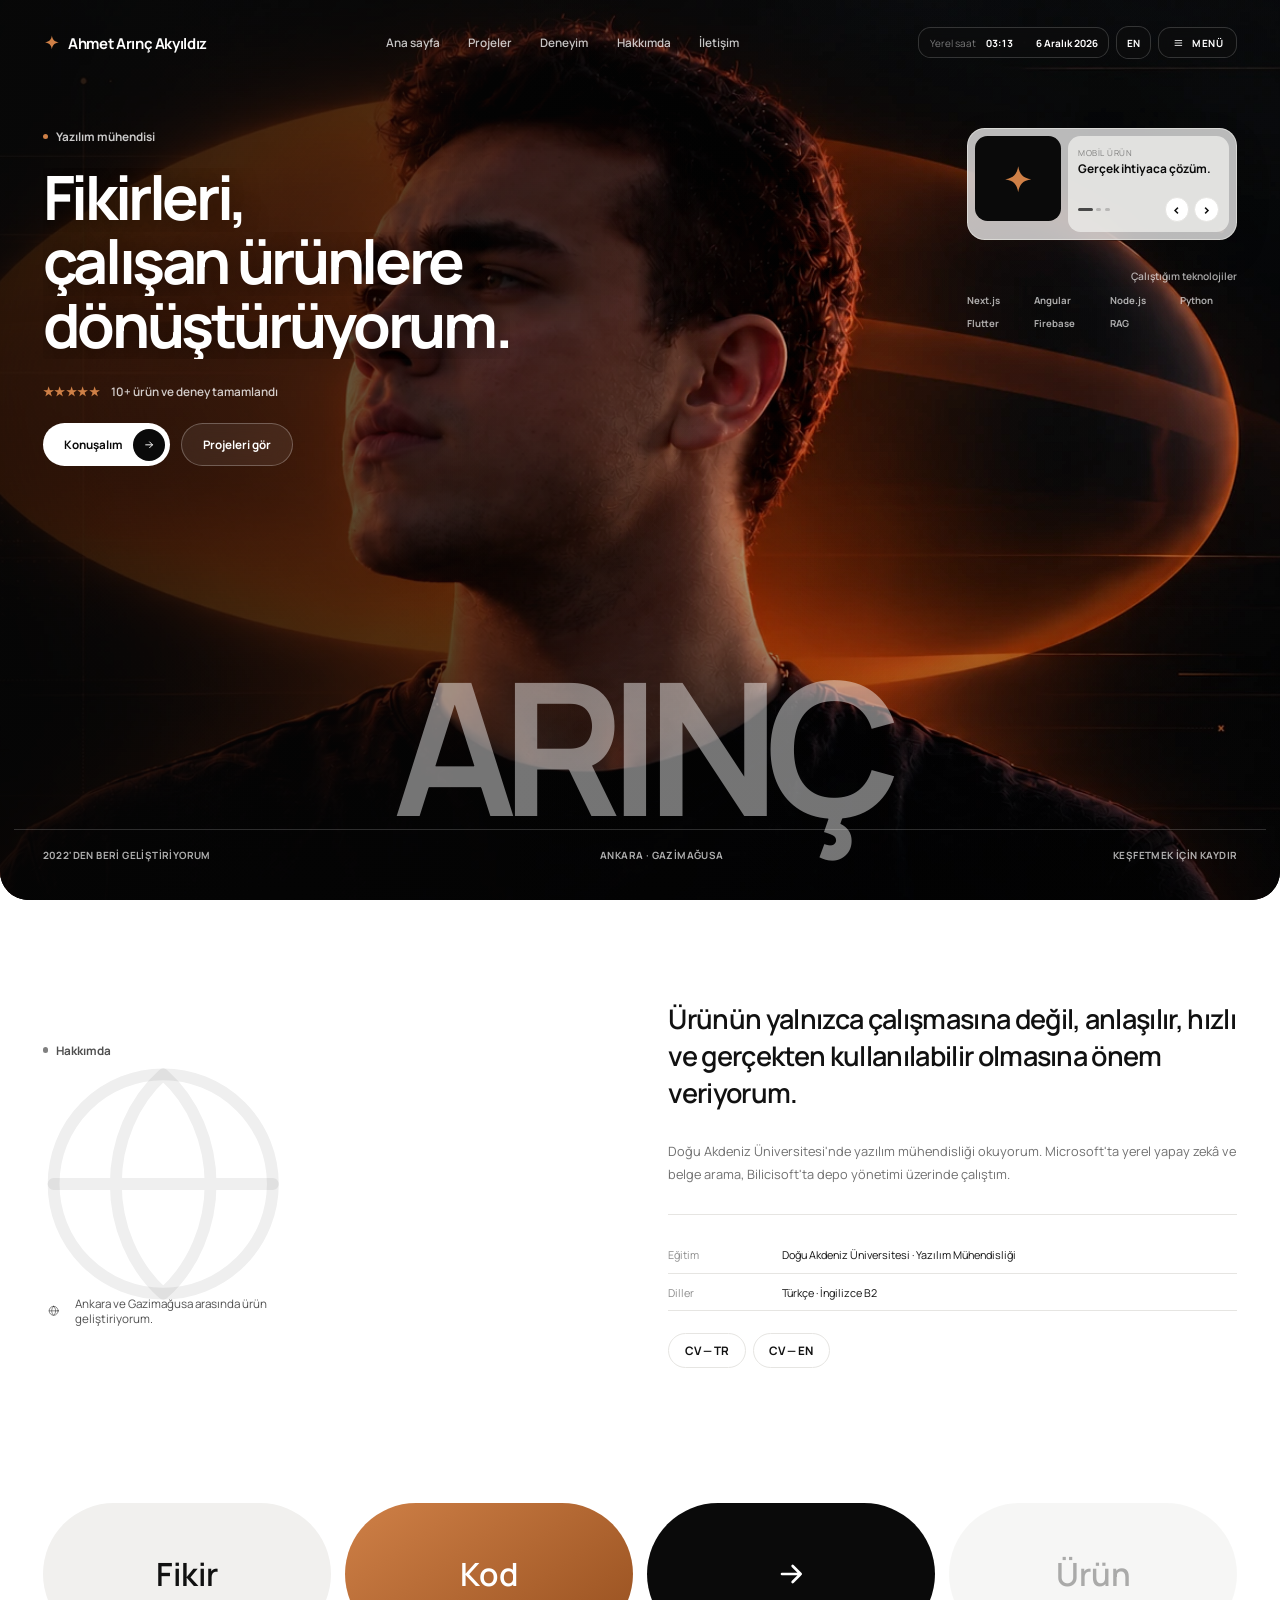
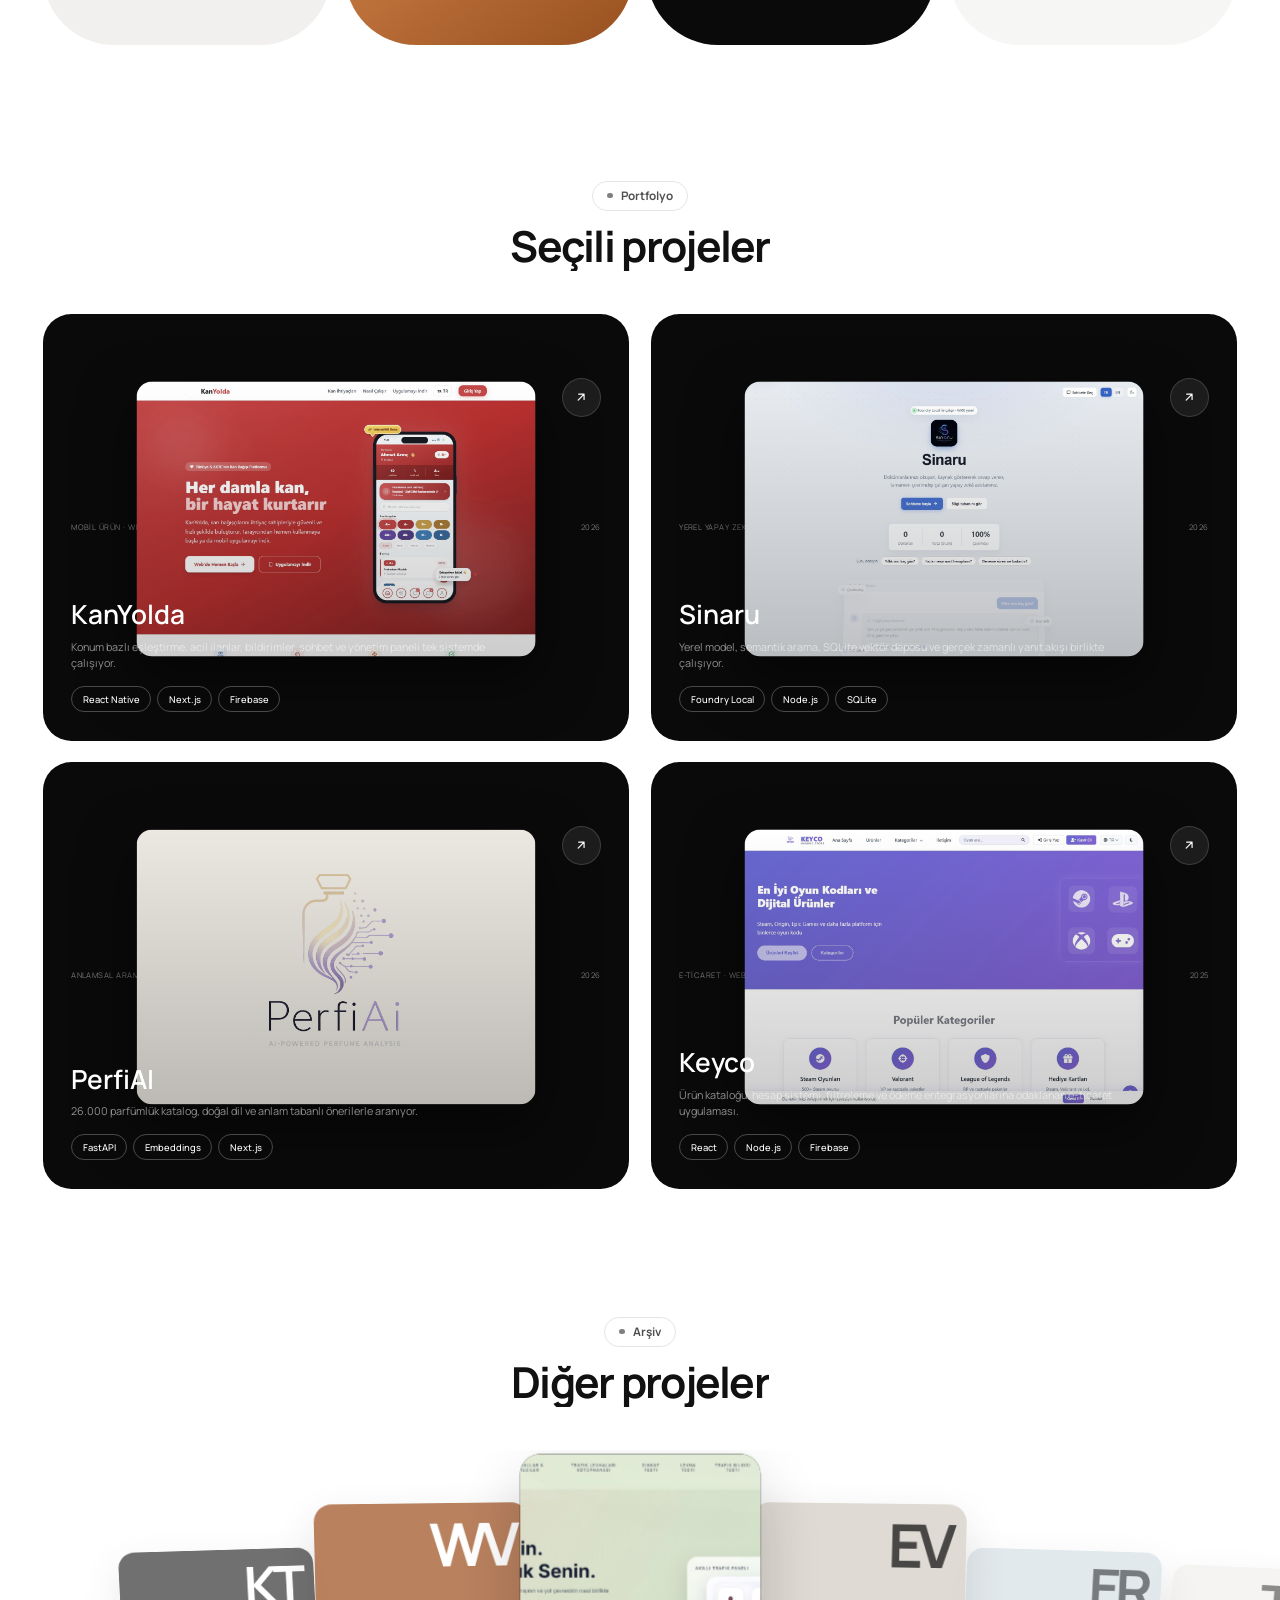
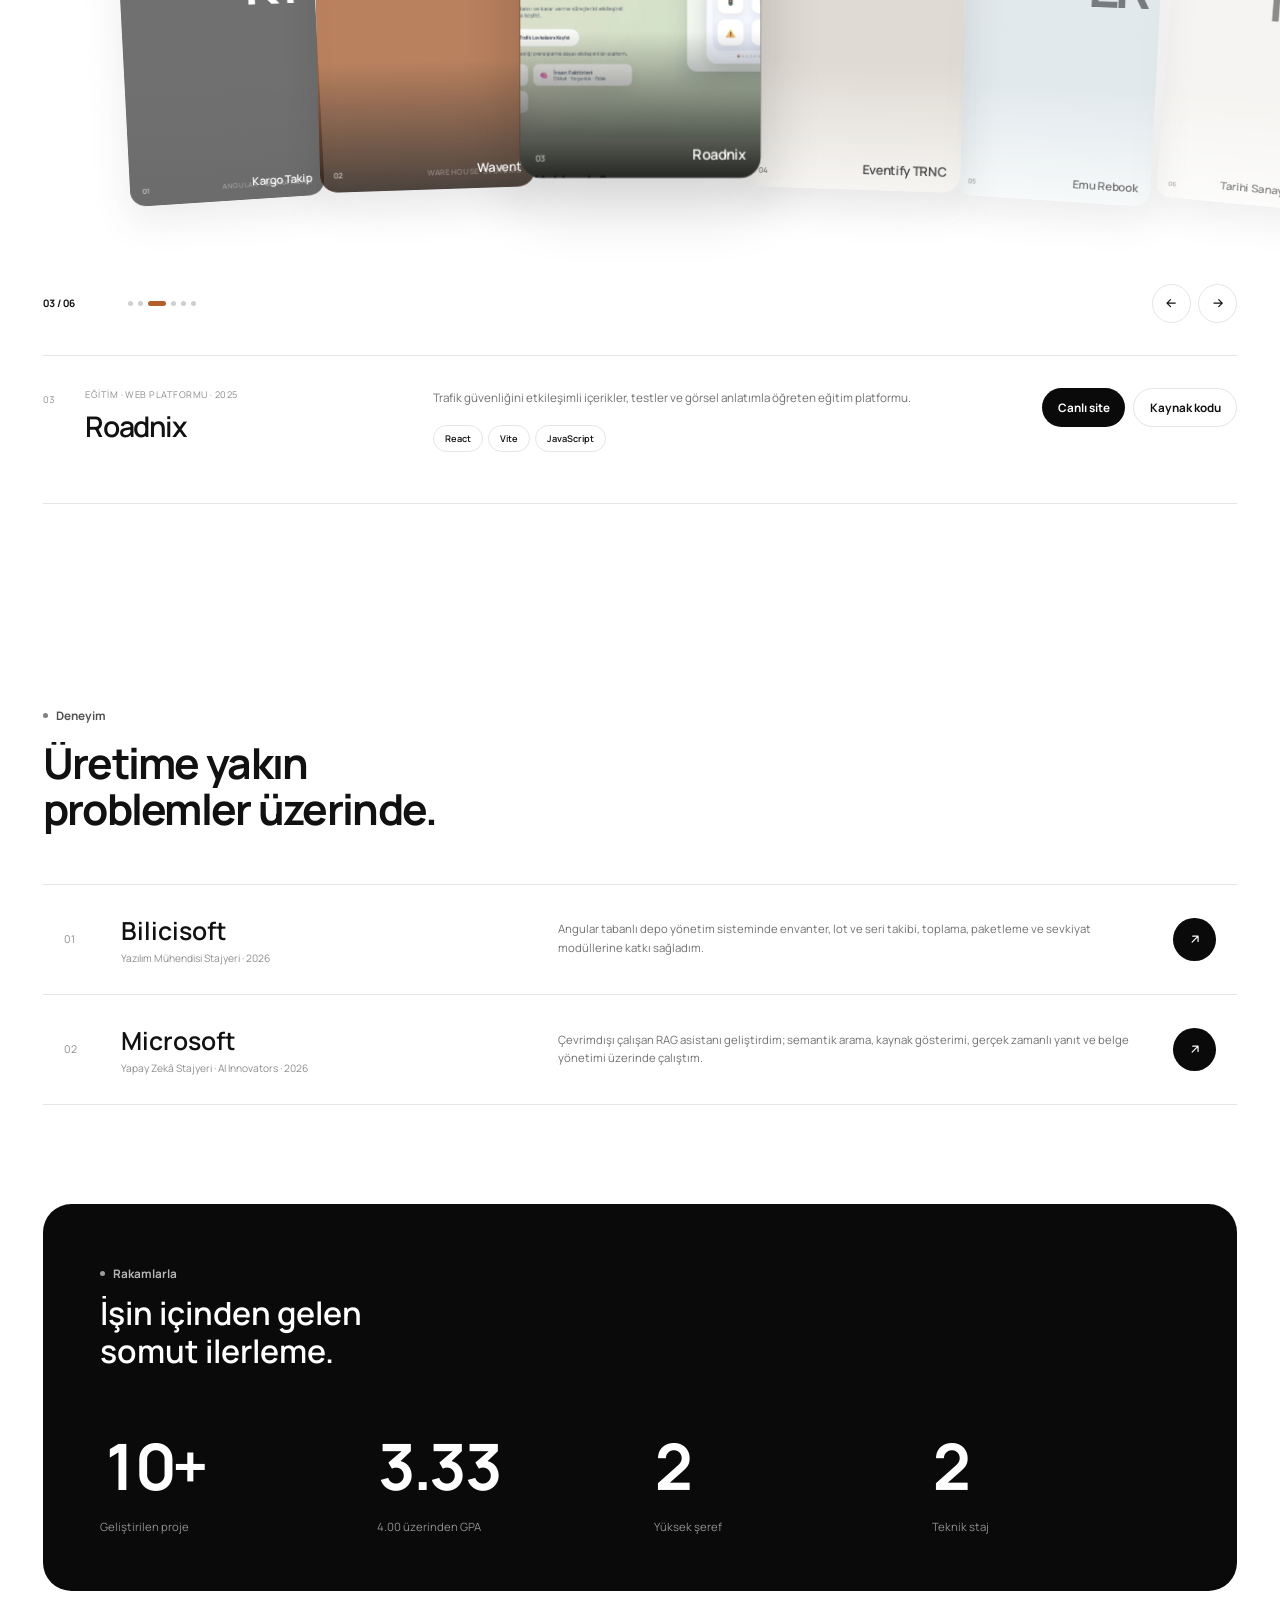
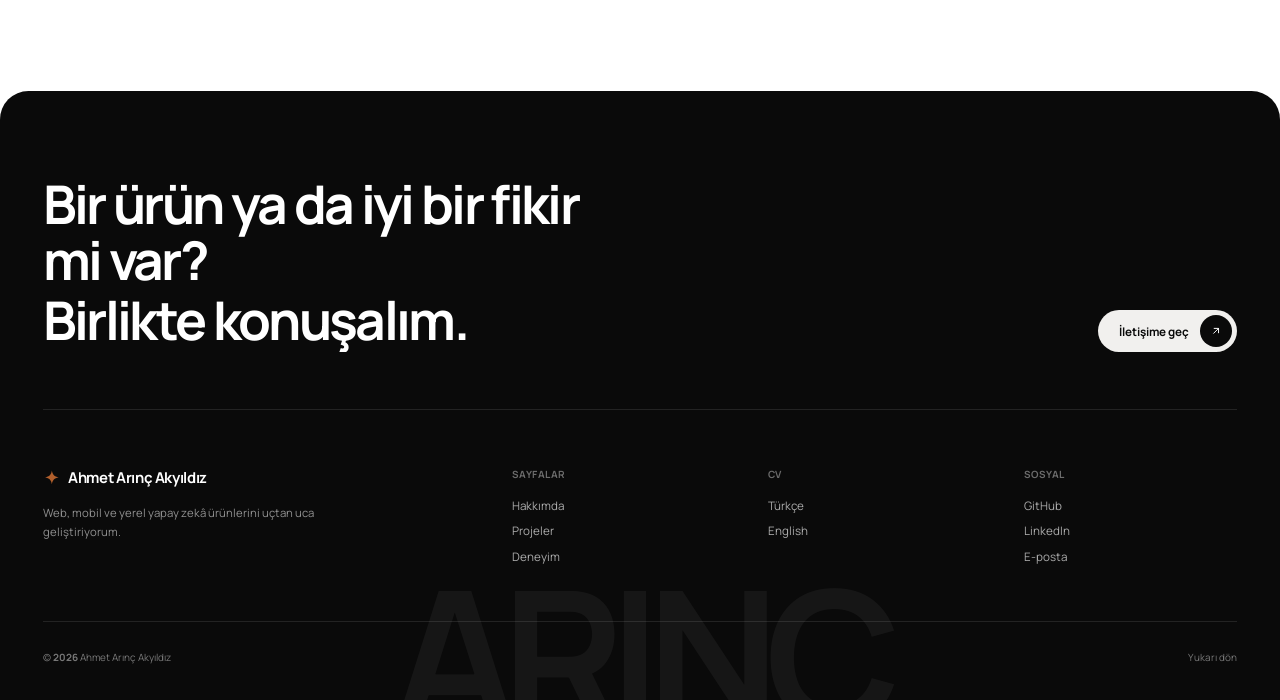
==== commit f373a728: "Replace hero portraits with aligned pair" ====
--- a/index.html
+++ b/index.html
@@ -17,7 +17,7 @@
   </div></header>
 
   <main id="main">
-    <section id="home" class="hero"><div class="liquid-reveal" aria-hidden="true"><img src="assets/hero/portrait-clear.webp" alt="" fetchpriority="high"><img class="portrait-alt" src="assets/hero/portrait-glasses.webp" alt=""></div><div class="hero-vignette" aria-hidden="true"></div><div class="hero-watermark" aria-hidden="true">ARINÇ</div>
+    <section id="home" class="hero"><div class="liquid-reveal" aria-hidden="true"><img src="assets/hero/portrait-clear-v2.webp" alt="" fetchpriority="high"><img class="portrait-alt" src="assets/hero/portrait-glasses-v2.webp" alt=""></div><div class="hero-vignette" aria-hidden="true"></div><div class="hero-watermark" aria-hidden="true">ARINÇ</div>
       <div class="shell hero-grid"><div class="hero-copy"><p class="eyebrow hero-ready"><span></span><b data-i18n="hero.eyebrow">Yazılım mühendisi</b></p><h1 id="hero-title" class="line-reveal hero-ready" data-i18n-lines="hero.lines"><span>Fikirleri,</span><span>çalışan ürünlere</span><span>dönüştürüyorum.</span></h1><div class="hero-proof hero-ready"><div class="stars" aria-hidden="true">★★★★★</div><p data-i18n="hero.proof">10+ ürün ve deney tamamlandı</p></div><div class="hero-ctas hero-ready"><button class="pill pill-dark" data-contact><span data-i18n="hero.talk">Konuşalım</span><i class="round-arrow"><svg viewBox="0 0 24 24"><path d="M5 12h14M13 6l6 6-6 6"/></svg></i></button><a class="pill pill-outline" href="#works"><span data-i18n="hero.view">Projeleri gör</span></a></div></div>
         <aside class="hero-side"><div class="hero-card hero-ready"><button id="hero-card-next" class="hero-card-main"><span class="hero-card-mark"><svg viewBox="0 0 48 48"><path d="M24 2c2.2 13.8 7.9 19.6 22 22-14.1 2.4-19.8 8.2-22 22-2.2-13.8-7.9-19.6-22-22 14.1-2.4 19.8-8.2 22-22Z"/></svg></span><span class="hero-card-copy"><small id="hero-card-caption">Mobil ürün</small><strong id="hero-card-title">Gerçek ihtiyaca çözüm.</strong><span class="hero-card-controls"><span class="card-dots"><i class="active"></i><i></i><i></i></span><span class="mini-arrows"><b id="hero-card-prev" role="button" aria-label="Önceki">‹</b><b role="presentation">›</b></span></span></span></button></div><div class="tool-cloud hero-ready"><p data-i18n="hero.tools">Çalıştığım teknolojiler</p><div><span>Next.js</span><span>Angular</span><span>Node.js</span><span>Python</span><span>Flutter</span><span>Firebase</span><span>RAG</span></div></div></aside>
       </div><div class="shell hero-status hero-ready"><span data-i18n="hero.since">2022'den beri geliştiriyorum</span><span data-i18n="hero.location">Ankara · Gazimağusa</span><span data-i18n="hero.scroll">Keşfetmek için kaydır</span></div>
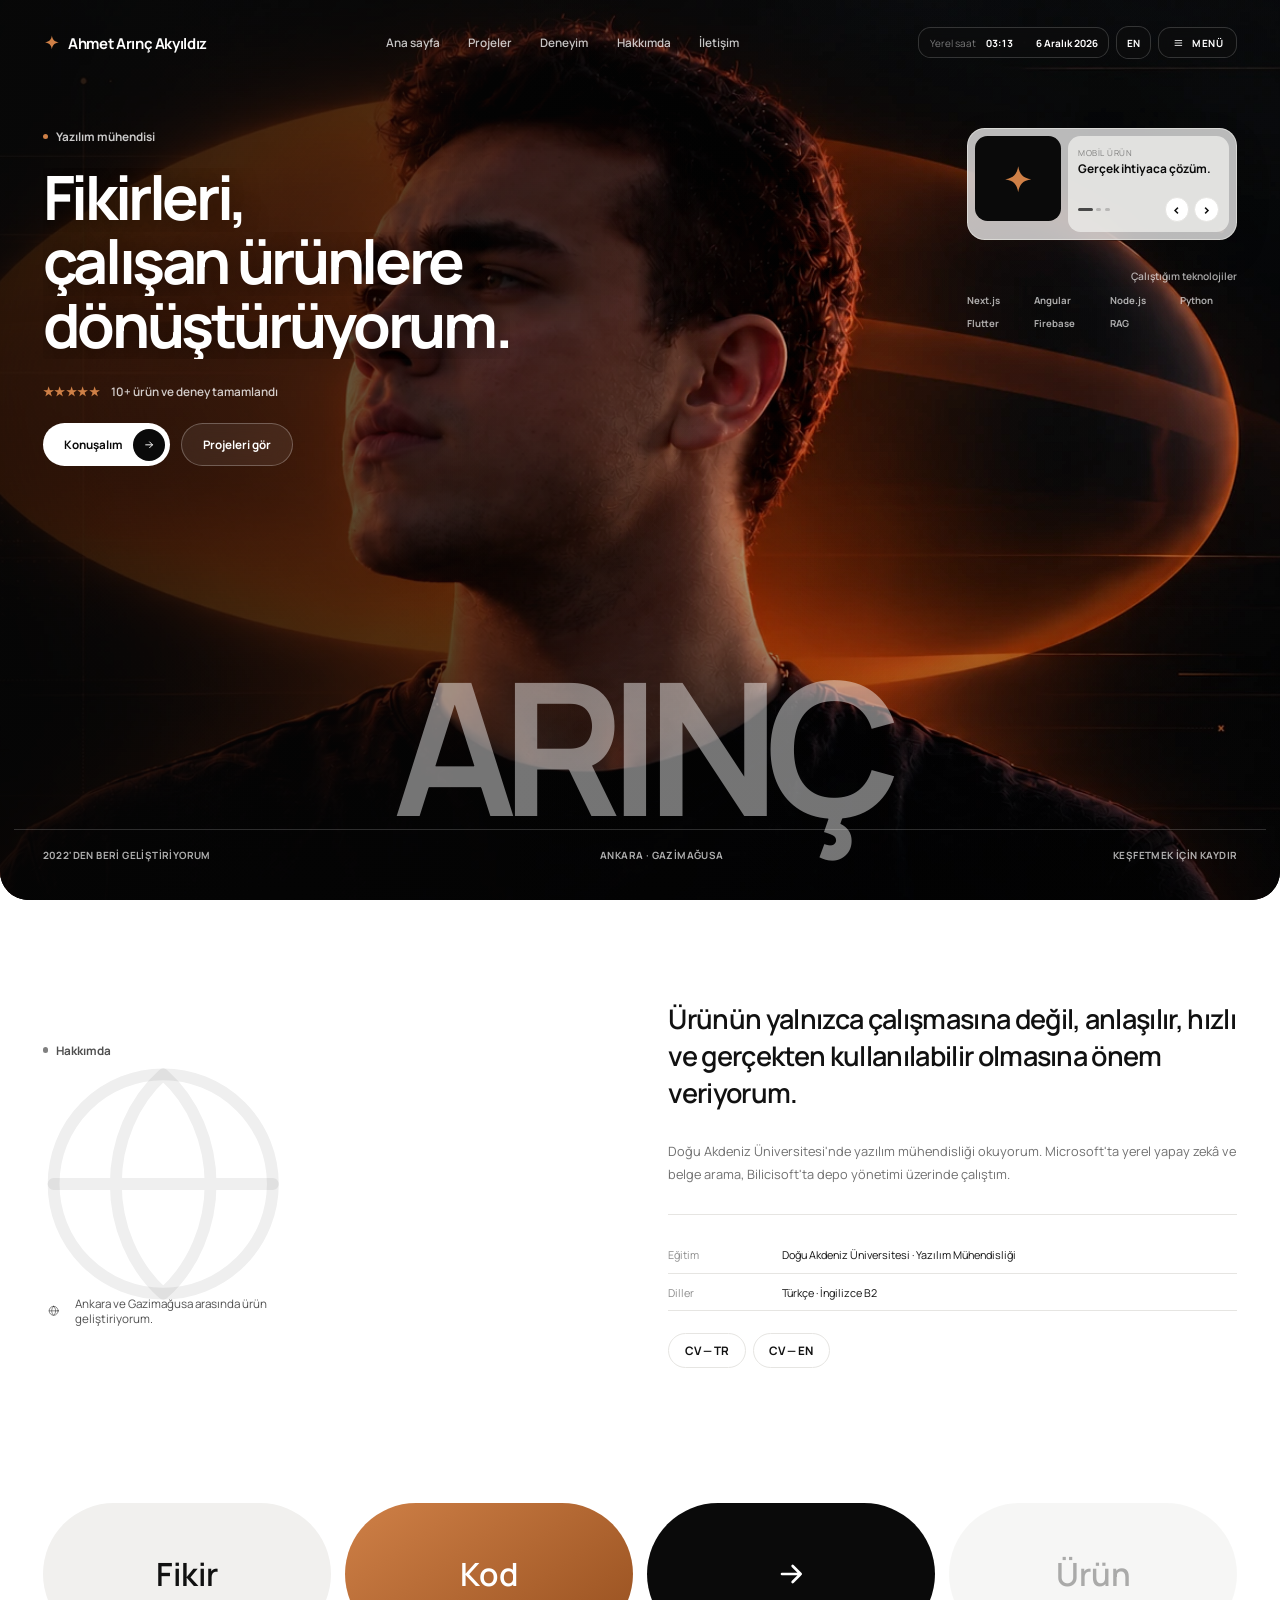
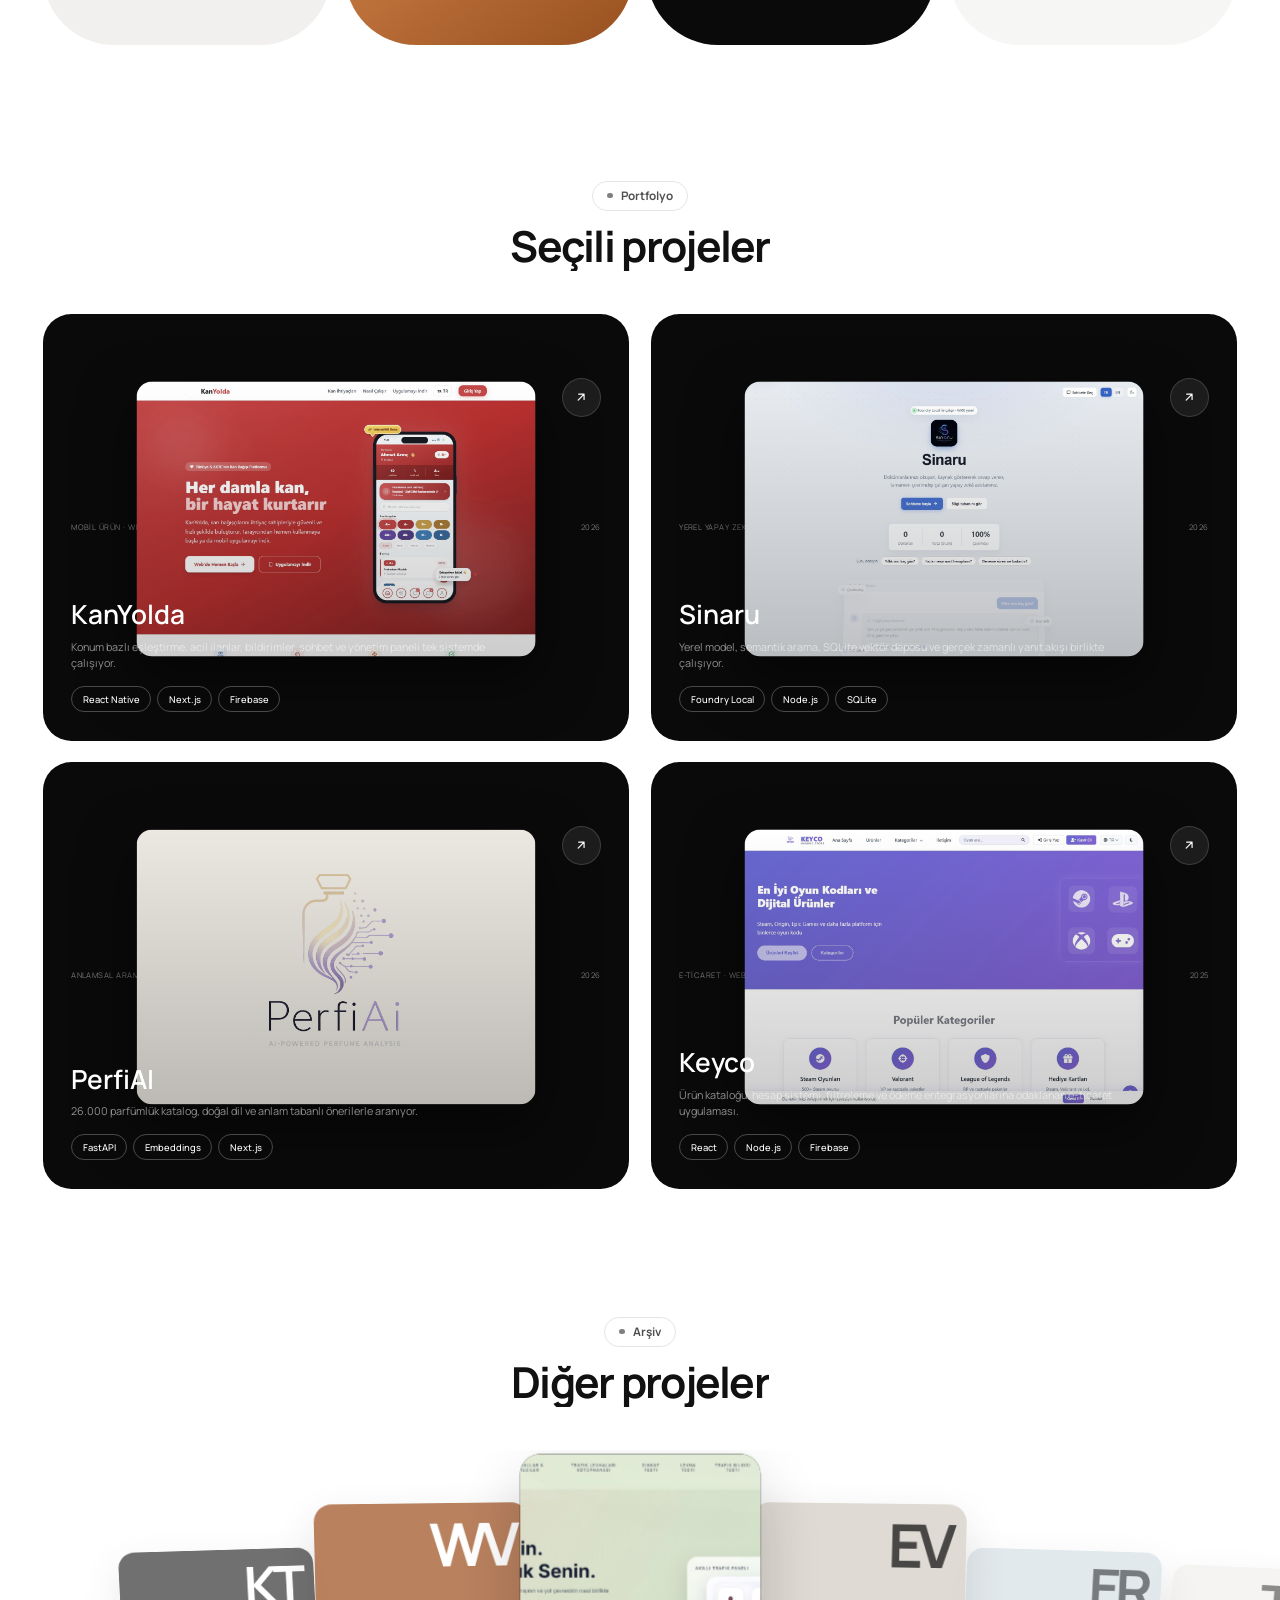
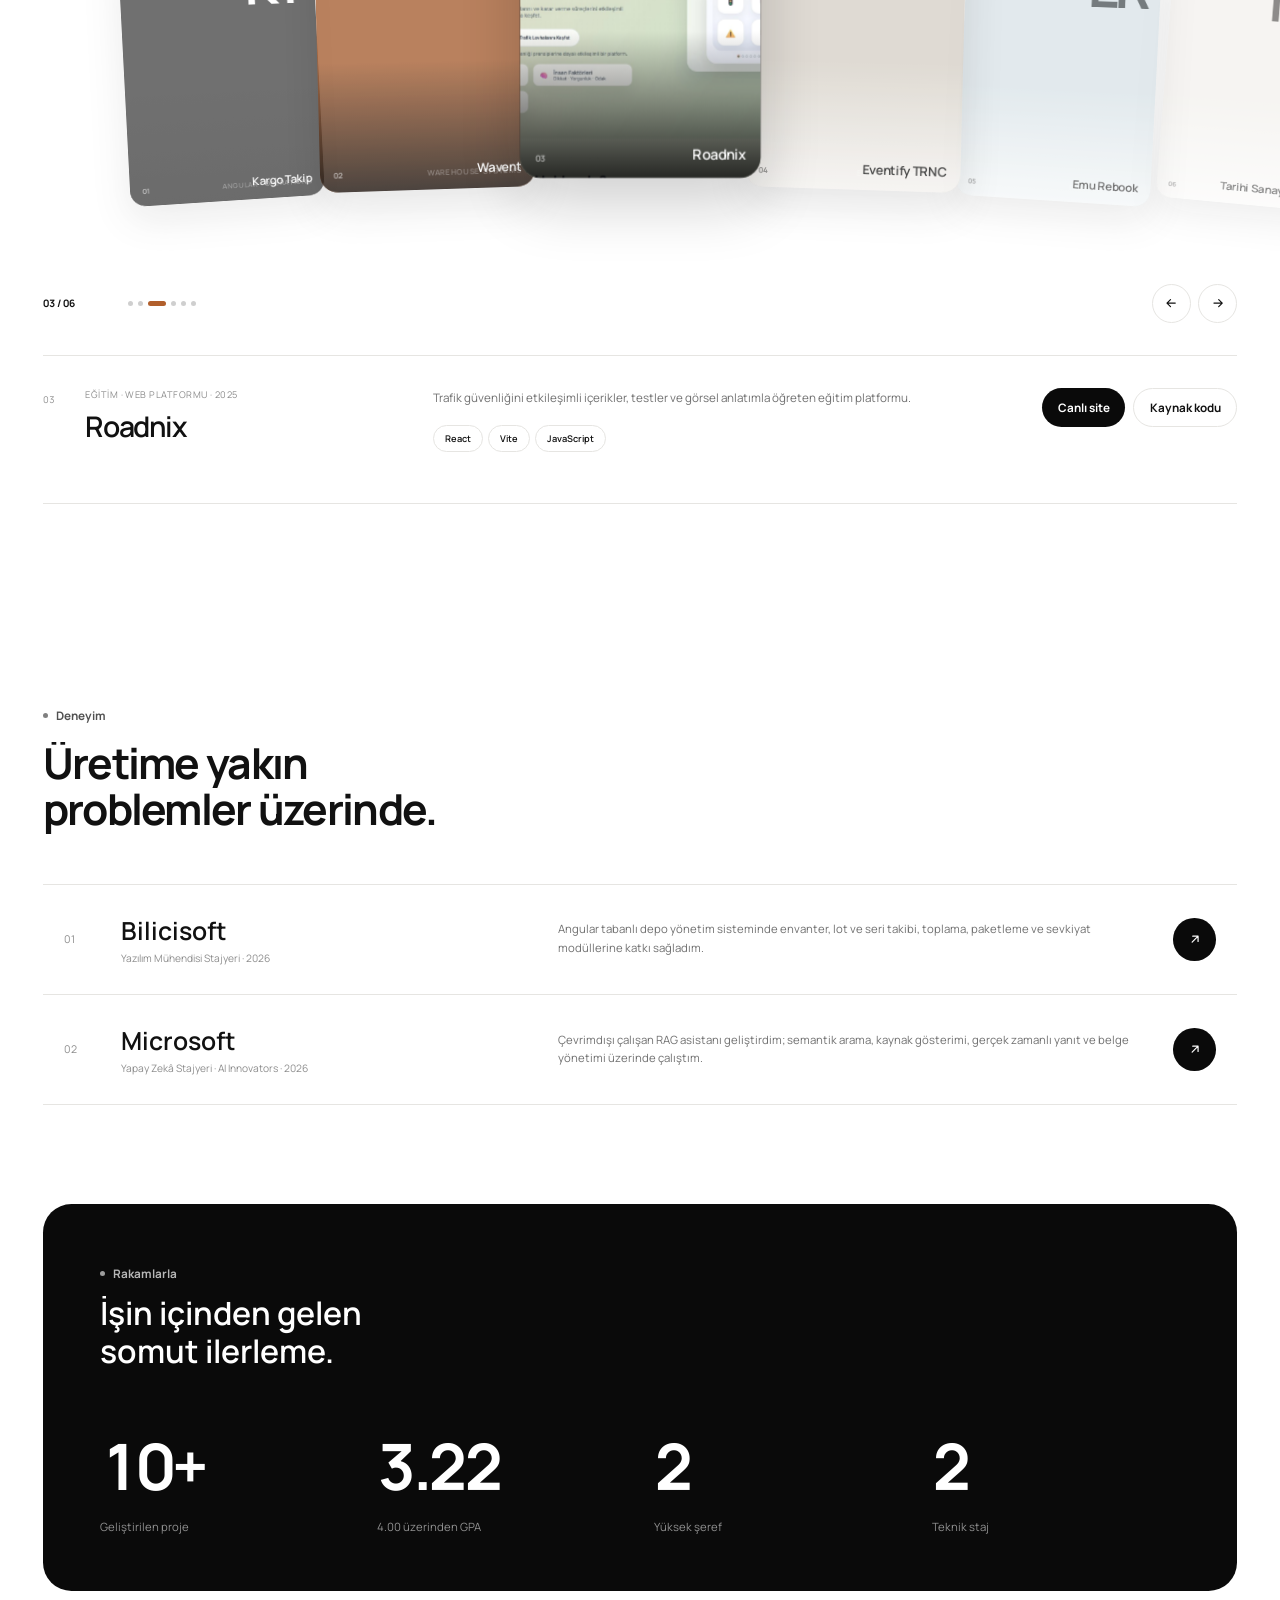
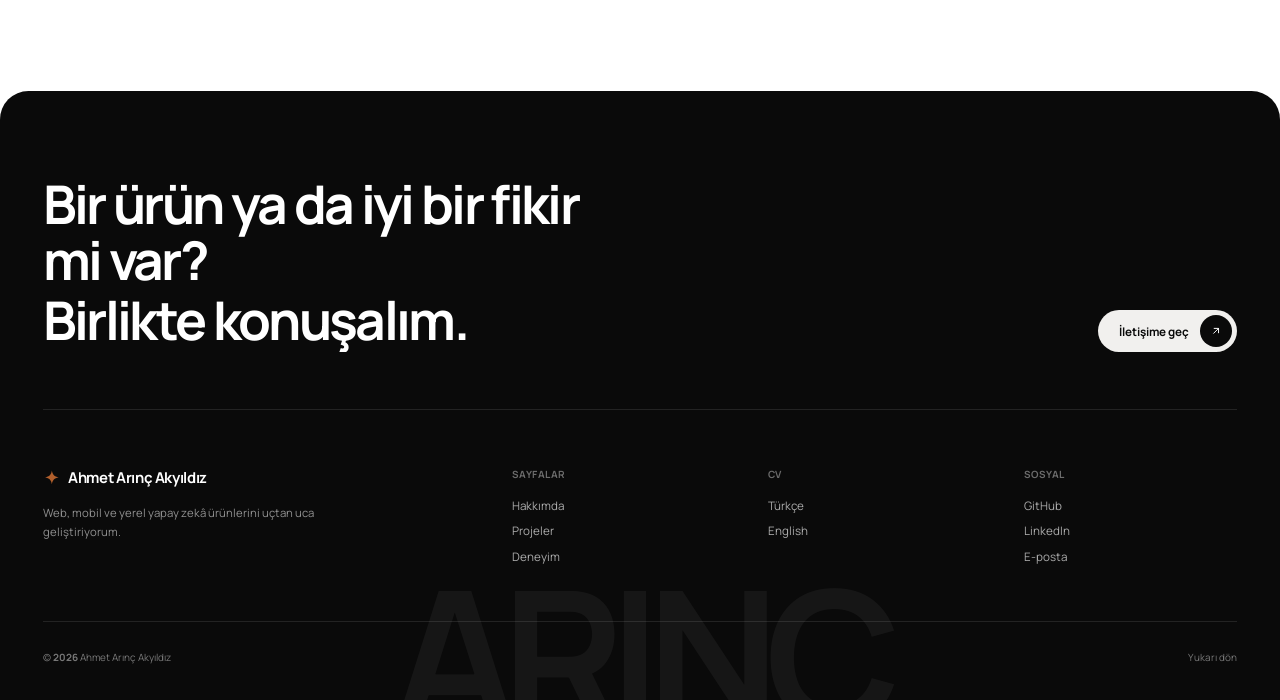
==== commit 450276dc: "Shorten portrait cursor trail" ====
--- a/index.html
+++ b/index.html
@@ -4,7 +4,7 @@
   <title>Ahmet Arınç Akyıldız — Yazılım Mühendisi</title>
   <meta name="description" content="Ahmet Arınç Akyıldız'ın web, mobil ve yerel yapay zekâ projelerini içeren yazılım mühendisliği portfolyosu."><meta name="theme-color" content="#0a0a0a">
   <meta property="og:type" content="profile"><meta property="og:title" content="Ahmet Arınç Akyıldız — Yazılım Mühendisi"><meta property="og:description" content="Web, mobil ve yerel yapay zekâ projeleri."><meta property="og:image" content="https://www.arincakyildiz.com.tr/assets/og-preview.png">
-  <link rel="canonical" href="https://www.arincakyildiz.com.tr/"><link rel="icon" type="image/svg+xml" href="favicon.svg?v=19"><link rel="alternate icon" type="image/png" href="favicon.png?v=19"><link rel="apple-touch-icon" href="assets/logo.png?v=19"><link rel="manifest" href="site.webmanifest"><link rel="preload" href="assets/fonts/manrope-0.ttf" as="font" type="font/ttf" crossorigin><link rel="stylesheet" href="assets/fonts/manrope.css"><link rel="stylesheet" href="styles.css?v=56">
+  <link rel="canonical" href="https://www.arincakyildiz.com.tr/"><link rel="icon" type="image/svg+xml" href="favicon.svg?v=19"><link rel="alternate icon" type="image/png" href="favicon.png?v=19"><link rel="apple-touch-icon" href="assets/logo.png?v=19"><link rel="manifest" href="site.webmanifest"><link rel="preload" href="assets/fonts/manrope-0.ttf" as="font" type="font/ttf" crossorigin><link rel="stylesheet" href="assets/fonts/manrope.css"><link rel="stylesheet" href="styles.css?v=57">
   <script type="application/ld+json">{"@context":"https://schema.org","@type":"Person","name":"Ahmet Arınç Akyıldız","url":"https://www.arincakyildiz.com.tr/","email":"mailto:ahmetarincakyildiz@gmail.com","jobTitle":"Software Engineering Student","sameAs":["https://github.com/arincakyildiz","https://www.linkedin.com/in/ahmetarincakyildiz"]}</script>
 </head><body>
   <a class="skip-link" href="#main" data-i18n="skip">İçeriğe geç</a>
@@ -62,5 +62,5 @@
 
   <dialog id="case-dialog" aria-labelledby="case-title"><div class="case-toolbar"><span id="case-counter">01 / 04</span><span data-i18n="case.label">Vaka çalışması</span><button class="case-close"><span data-i18n="menu.close">Kapat</span><svg viewBox="0 0 24 24"><path d="M4 4l16 16M20 4 4 20"/></svg></button></div><article class="case-page"><header class="case-hero"><p id="case-category"></p><h2 id="case-title"></h2><p id="case-summary"></p></header><figure class="case-visual"><img id="case-image" alt=""></figure><dl class="case-facts" id="case-facts"></dl><div class="case-narrative"><section><span>01</span><div><h3 data-i18n="case.problem">Problem</h3><p id="case-problem"></p></div></section><section><span>02</span><div><h3 data-i18n="case.approach">Yaklaşım</h3><p id="case-approach"></p></div></section><section><span>03</span><div><h3 data-i18n="case.result">Ortaya çıkan ürün</h3><p id="case-result"></p></div></section></div><div class="case-decisions"><h3 data-i18n="case.decisions">Öne çıkan teknik kararlar</h3><ul id="case-decisions"></ul></div><div class="case-actions" id="case-actions"></div><nav class="case-navigation"><button id="case-prev"><span data-i18n="case.previous">Önceki proje</span></button><button id="case-next"><span data-i18n="case.next">Sonraki proje</span></button></nav></article></dialog>
 
-  <script src="i18n.js?v=52"></script><script src="lumora.js?v=56"></script>
+  <script src="i18n.js?v=52"></script><script src="lumora.js?v=57"></script>
 </body></html>
--- a/styles.css
+++ b/styles.css
@@ -29,7 +29,7 @@
 
 .other-projects{padding-top:2rem}.poster-identity{position:absolute;inset:0 0 3.2rem;display:flex;flex-direction:column;align-items:center;justify-content:center;font-size:4.5rem;font-weight:700;letter-spacing:-.08em}.poster-identity small{margin-top:.6rem;font-size:.58rem;font-weight:600;letter-spacing:.08em;text-transform:uppercase;opacity:.58}.poster-ink{background:#101010}.poster-accent{background:var(--accent);color:#fff}.poster-stone{background:#d8d1c6;color:#1b1916}.poster-blue{background:#cadce4;color:#14242a}.poster-paper{background:#eeeae2;color:#231f1a}.poster-stone::after,.poster-blue::after,.poster-paper::after{background:linear-gradient(180deg,transparent 55%,#ffffffb8 100%)}.poster-stone>span:last-child,.poster-blue>span:last-child,.poster-paper>span:last-child{color:#171717}.poster-stone>span:last-child small,.poster-blue>span:last-child small,.poster-paper>span:last-child small{color:#1717178f}
 .reveal{opacity:0;transform:translateY(2rem);transition:opacity .85s var(--ease),transform .85s var(--ease)}.reveal.is-visible{opacity:1;transform:none}
-.hero{background:#080808;color:#fff}.liquid-reveal{inset:-6% 0;height:112%;transform:translate3d(0,var(--hero-shift,0),0);will-change:transform}.liquid-reveal>img{object-position:50% 44%;filter:saturate(.94) contrast(1.04);opacity:1;transform:scale(1.015)}.liquid-reveal>.portrait-alt{--portrait-x:50%;--portrait-y:42%;--portrait-radius:0px;z-index:1;-webkit-mask-image:radial-gradient(circle var(--portrait-radius) at var(--portrait-x) var(--portrait-y),#000 0%,#000 58%,transparent 100%);mask-image:radial-gradient(circle var(--portrait-radius) at var(--portrait-x) var(--portrait-y),#000 0%,#000 58%,transparent 100%);transition:--portrait-radius .48s var(--ease);will-change:mask-image}.hero-vignette{background:linear-gradient(90deg,rgba(5,5,5,.84) 0%,rgba(5,5,5,.56) 35%,rgba(5,5,5,.08) 69%,rgba(5,5,5,.2) 100%),linear-gradient(180deg,rgba(4,4,4,.34),transparent 43%,rgba(4,4,4,.5))}.hero-watermark{color:#fff}.hero .eyebrow,.hero-proof{color:#ffffffc9}.hero .eyebrow>span{background:var(--accent-from)}.hero h1{text-shadow:0 .2rem 2rem #0007}.hero .stars{color:var(--accent-from)}.hero .pill-dark{background:#fff;color:var(--ink)}.hero .pill-dark .round-arrow{background:var(--ink);color:#fff}.hero .pill-outline{border-color:#ffffff42;background:#ffffff12;color:#fff;backdrop-filter:blur(12px)}.hero-status{border-color:#ffffff2b;color:#ffffffad}.hero-card{color:var(--ink)}.tool-cloud>p,.tool-cloud span{color:#ffffffa8}.site-header{color:#fff}.site-header .brand-mark{color:var(--accent-from)}.site-header .clock-chip,.site-header .language-button,.site-header .menu-button{border-color:#ffffff2b;background:#1117;color:#fff}.site-header .menu-button:hover,.site-header .language-button:hover{background:#ffffff26}.site-header .desktop-nav a,.site-header .desktop-nav button{opacity:.76}
+.hero{background:#080808;color:#fff}.liquid-reveal{inset:-6% 0;height:112%;transform:translate3d(0,var(--hero-shift,0),0);will-change:transform}.liquid-reveal>img{object-position:50% 44%;filter:saturate(.94) contrast(1.04);opacity:1;transform:scale(1.015)}.liquid-reveal>.portrait-alt{--portrait-x:50%;--portrait-y:42%;--portrait-radius:0px;z-index:1;-webkit-mask-image:radial-gradient(circle var(--portrait-radius) at var(--portrait-x) var(--portrait-y),#000 0%,#000 58%,transparent 100%);mask-image:radial-gradient(circle var(--portrait-radius) at var(--portrait-x) var(--portrait-y),#000 0%,#000 58%,transparent 100%);transition:--portrait-radius .3s var(--ease);will-change:mask-image}.hero-vignette{background:linear-gradient(90deg,rgba(5,5,5,.84) 0%,rgba(5,5,5,.56) 35%,rgba(5,5,5,.08) 69%,rgba(5,5,5,.2) 100%),linear-gradient(180deg,rgba(4,4,4,.34),transparent 43%,rgba(4,4,4,.5))}.hero-watermark{color:#fff}.hero .eyebrow,.hero-proof{color:#ffffffc9}.hero .eyebrow>span{background:var(--accent-from)}.hero h1{text-shadow:0 .2rem 2rem #0007}.hero .stars{color:var(--accent-from)}.hero .pill-dark{background:#fff;color:var(--ink)}.hero .pill-dark .round-arrow{background:var(--ink);color:#fff}.hero .pill-outline{border-color:#ffffff42;background:#ffffff12;color:#fff;backdrop-filter:blur(12px)}.hero-status{border-color:#ffffff2b;color:#ffffffad}.hero-card{color:var(--ink)}.tool-cloud>p,.tool-cloud span{color:#ffffffa8}.site-header{color:#fff}.site-header .brand-mark{color:var(--accent-from)}.site-header .clock-chip,.site-header .language-button,.site-header .menu-button{border-color:#ffffff2b;background:#1117;color:#fff}.site-header .menu-button:hover,.site-header .language-button:hover{background:#ffffff26}.site-header .desktop-nav a,.site-header .desktop-nav button{opacity:.76}
 @media(hover:hover) and (pointer:fine){.project-grid li:nth-child(odd){transform-origin:right center}.project-grid li:nth-child(even){transform-origin:left center}}
 
 @media(max-width:1024px){.desktop-nav{display:none}.clock-chip{display:none}.hero-grid{grid-template-columns:1fr 1fr}.hero-copy{grid-column:auto}.hero-side{grid-column:auto}.hero h1{font-size:3.7rem}.hero-watermark,.footer-watermark{font-size:11rem}.work-card{min-height:28rem}.stats-panel strong{font-size:3.8rem}}
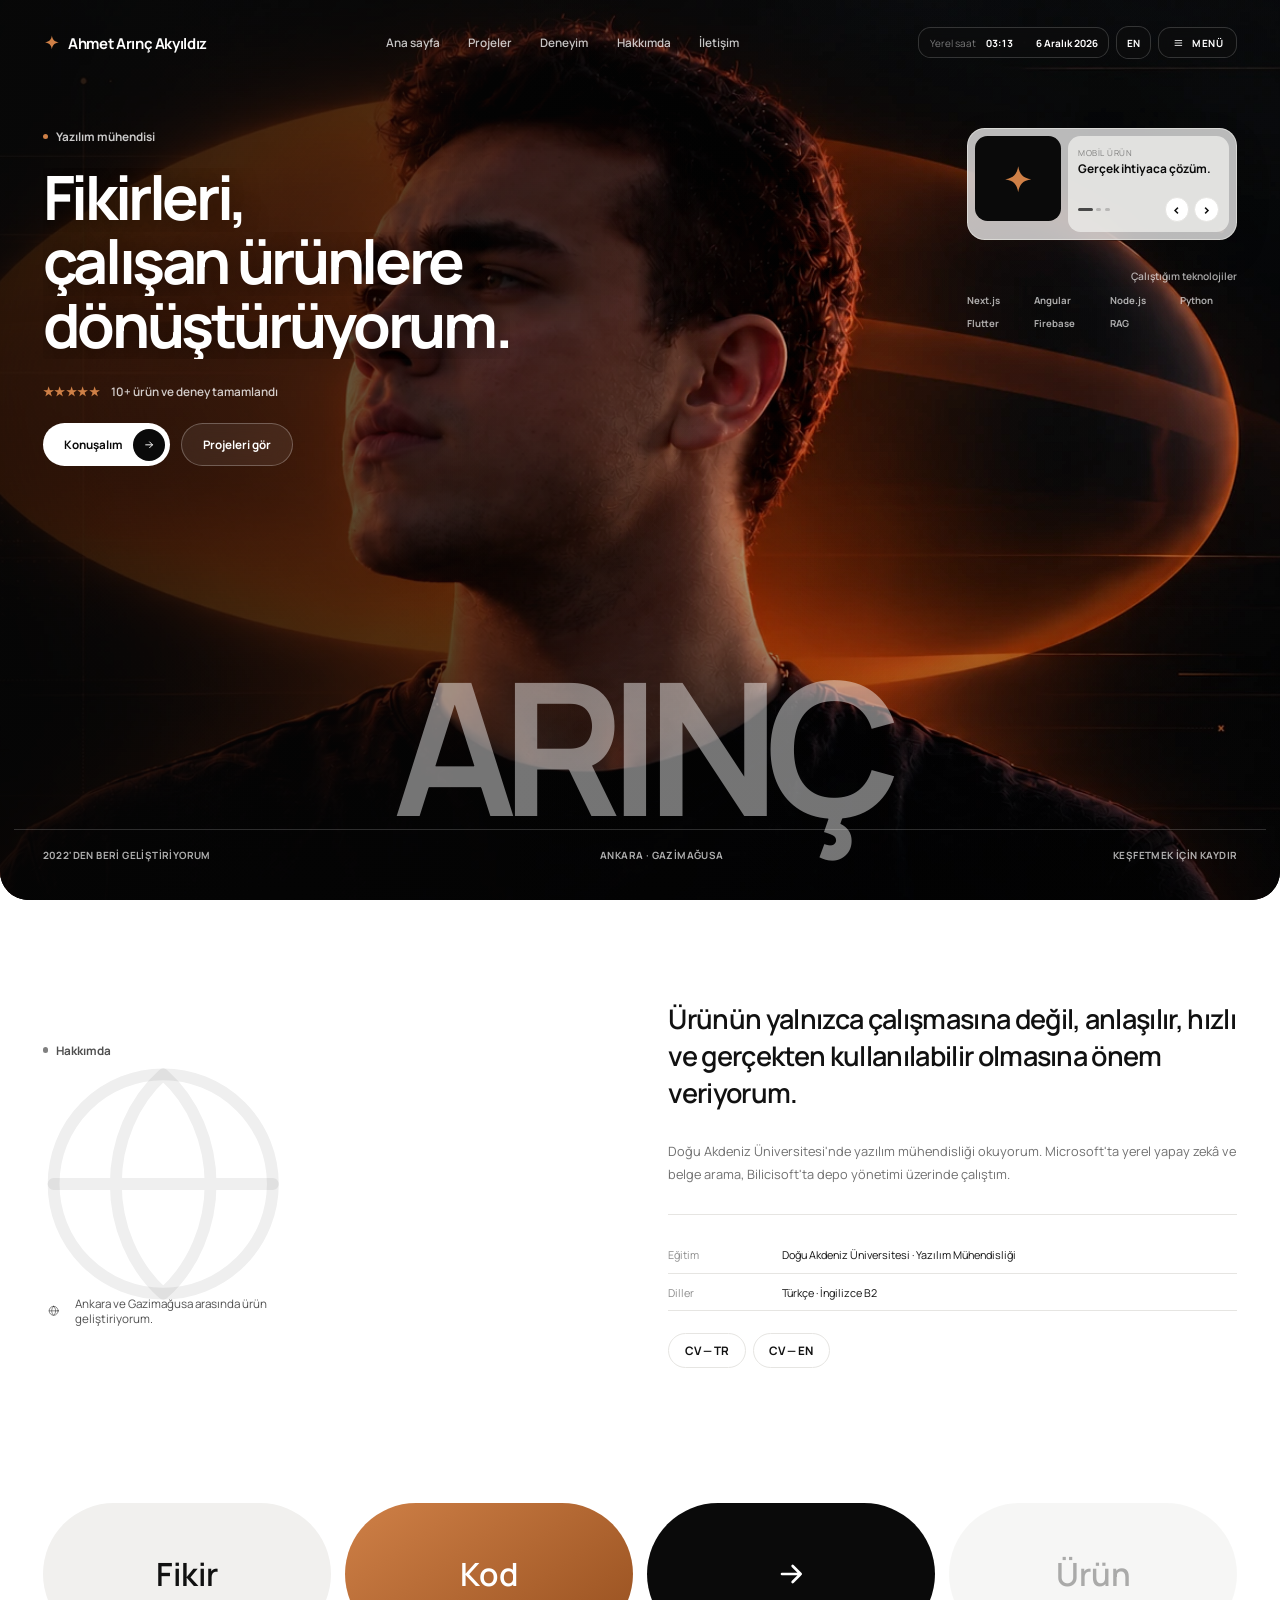
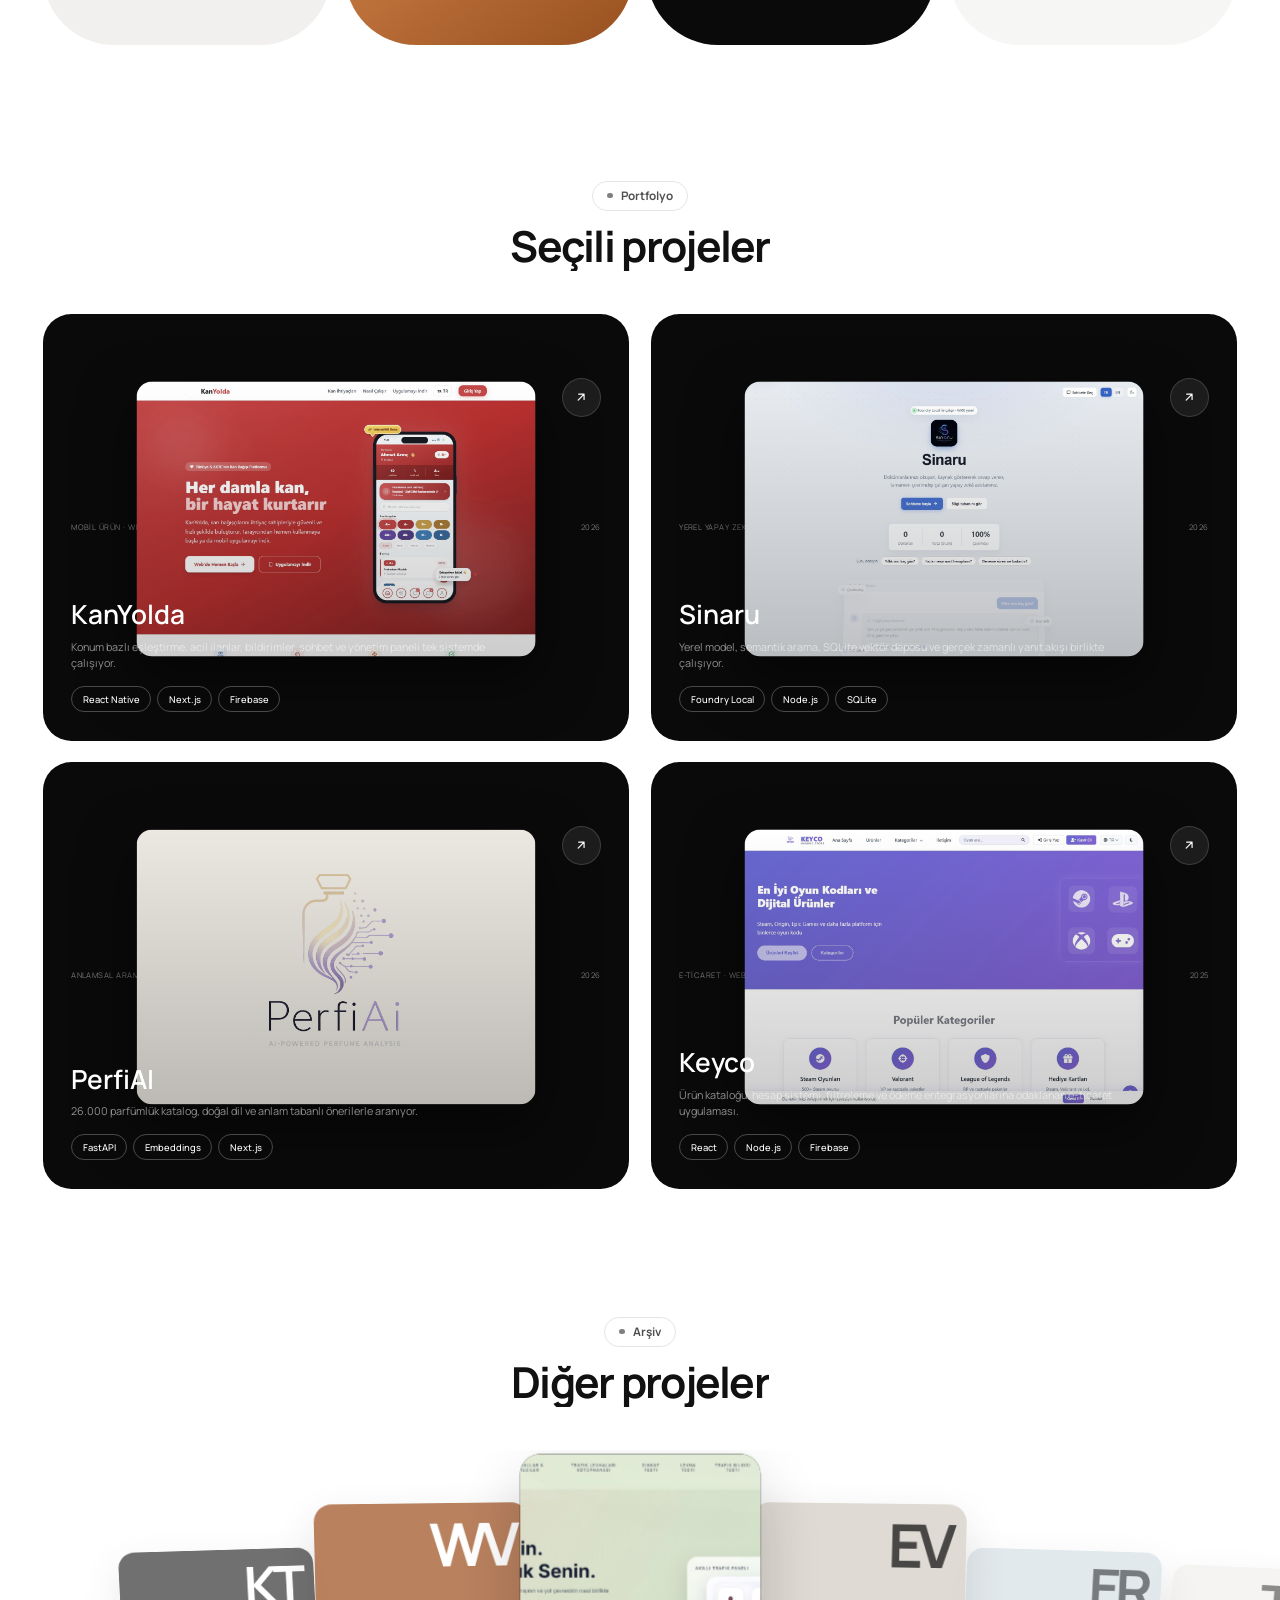
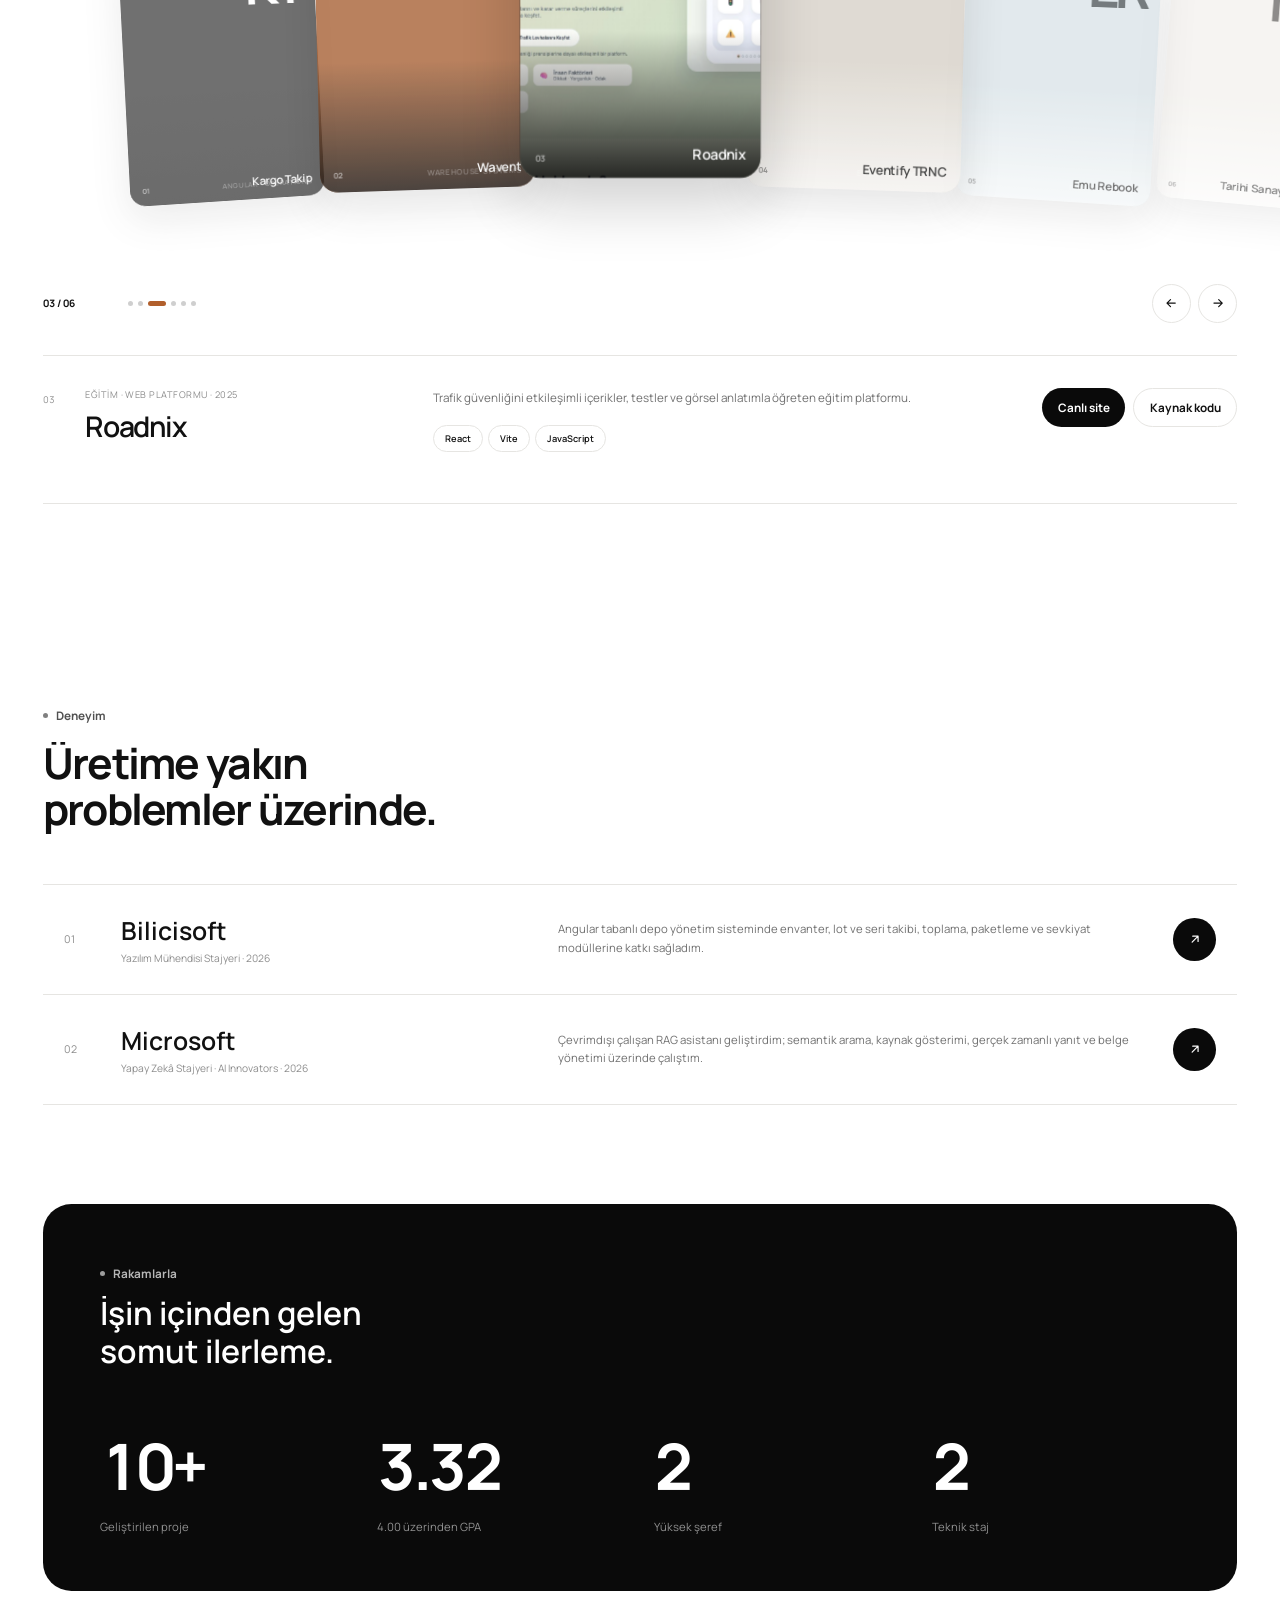
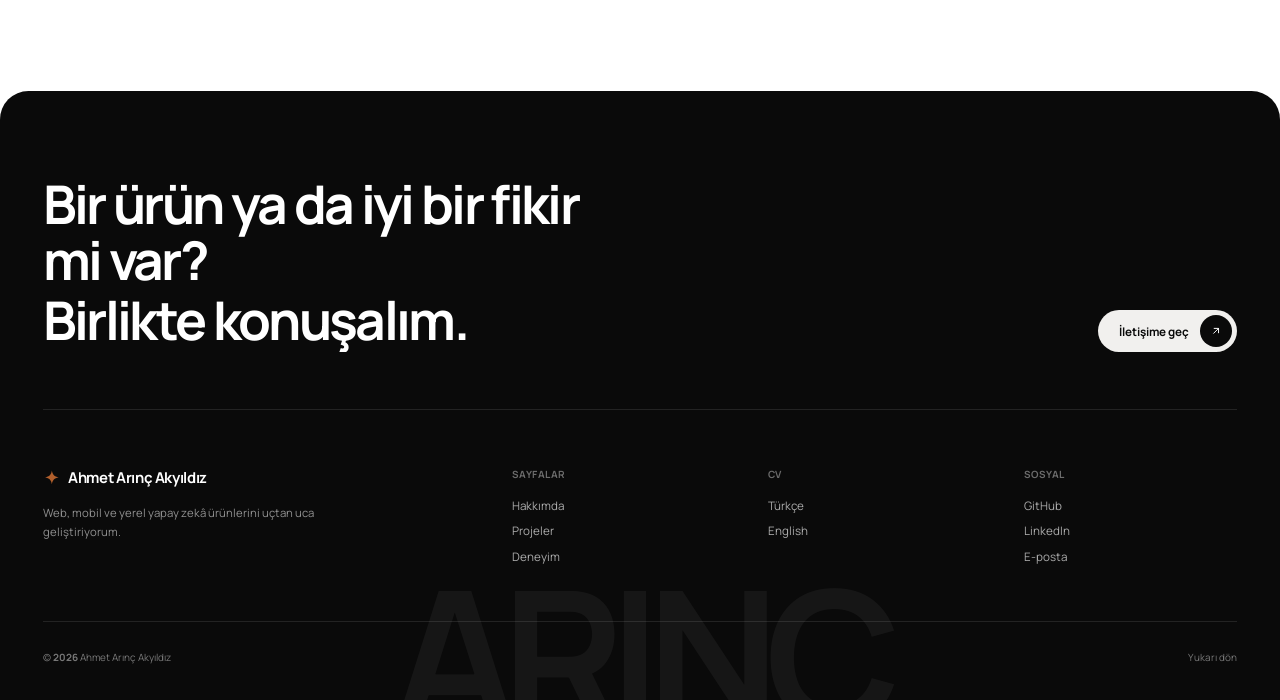
==== commit 75fcfca5: "Add configurable mobile portrait intro" ====
--- a/index.html
+++ b/index.html
@@ -1,10 +1,10 @@
 <!doctype html>
-<html lang="tr"><head>
+<html lang="tr" class="mobile-portrait-intro" style="--mobile-intro-duration:1.15s;--mobile-intro-delay:.08s"><head>
   <meta charset="utf-8"><meta name="viewport" content="width=device-width,initial-scale=1">
   <title>Ahmet Arınç Akyıldız — Yazılım Mühendisi</title>
   <meta name="description" content="Ahmet Arınç Akyıldız'ın web, mobil ve yerel yapay zekâ projelerini içeren yazılım mühendisliği portfolyosu."><meta name="theme-color" content="#0a0a0a">
   <meta property="og:type" content="profile"><meta property="og:title" content="Ahmet Arınç Akyıldız — Yazılım Mühendisi"><meta property="og:description" content="Web, mobil ve yerel yapay zekâ projeleri."><meta property="og:image" content="https://www.arincakyildiz.com.tr/assets/og-preview.png">
-  <link rel="canonical" href="https://www.arincakyildiz.com.tr/"><link rel="icon" type="image/svg+xml" href="favicon.svg?v=19"><link rel="alternate icon" type="image/png" href="favicon.png?v=19"><link rel="apple-touch-icon" href="assets/logo.png?v=19"><link rel="manifest" href="site.webmanifest"><link rel="preload" href="assets/fonts/manrope-0.ttf" as="font" type="font/ttf" crossorigin><link rel="stylesheet" href="assets/fonts/manrope.css"><link rel="stylesheet" href="styles.css?v=57">
+  <link rel="canonical" href="https://www.arincakyildiz.com.tr/"><link rel="icon" type="image/svg+xml" href="favicon.svg?v=19"><link rel="alternate icon" type="image/png" href="favicon.png?v=19"><link rel="apple-touch-icon" href="assets/logo.png?v=19"><link rel="manifest" href="site.webmanifest"><link rel="preload" href="assets/fonts/manrope-0.ttf" as="font" type="font/ttf" crossorigin><link rel="stylesheet" href="assets/fonts/manrope.css"><link rel="stylesheet" href="styles.css?v=58">
   <script type="application/ld+json">{"@context":"https://schema.org","@type":"Person","name":"Ahmet Arınç Akyıldız","url":"https://www.arincakyildiz.com.tr/","email":"mailto:ahmetarincakyildiz@gmail.com","jobTitle":"Software Engineering Student","sameAs":["https://github.com/arincakyildiz","https://www.linkedin.com/in/ahmetarincakyildiz"]}</script>
 </head><body>
   <a class="skip-link" href="#main" data-i18n="skip">İçeriğe geç</a>
@@ -62,5 +62,5 @@
 
   <dialog id="case-dialog" aria-labelledby="case-title"><div class="case-toolbar"><span id="case-counter">01 / 04</span><span data-i18n="case.label">Vaka çalışması</span><button class="case-close"><span data-i18n="menu.close">Kapat</span><svg viewBox="0 0 24 24"><path d="M4 4l16 16M20 4 4 20"/></svg></button></div><article class="case-page"><header class="case-hero"><p id="case-category"></p><h2 id="case-title"></h2><p id="case-summary"></p></header><figure class="case-visual"><img id="case-image" alt=""></figure><dl class="case-facts" id="case-facts"></dl><div class="case-narrative"><section><span>01</span><div><h3 data-i18n="case.problem">Problem</h3><p id="case-problem"></p></div></section><section><span>02</span><div><h3 data-i18n="case.approach">Yaklaşım</h3><p id="case-approach"></p></div></section><section><span>03</span><div><h3 data-i18n="case.result">Ortaya çıkan ürün</h3><p id="case-result"></p></div></section></div><div class="case-decisions"><h3 data-i18n="case.decisions">Öne çıkan teknik kararlar</h3><ul id="case-decisions"></ul></div><div class="case-actions" id="case-actions"></div><nav class="case-navigation"><button id="case-prev"><span data-i18n="case.previous">Önceki proje</span></button><button id="case-next"><span data-i18n="case.next">Sonraki proje</span></button></nav></article></dialog>
 
-  <script src="i18n.js?v=52"></script><script src="lumora.js?v=57"></script>
+  <script src="i18n.js?v=52"></script><script src="lumora.js?v=58"></script>
 </body></html>
--- a/styles.css
+++ b/styles.css
@@ -38,5 +38,5 @@
 @media(max-width:1024px){.carousel-stage{height:28rem}.carousel-slide{width:14.5rem}.active-project-info{grid-template-columns:1fr 1.25fr}.active-project-actions{grid-column:1/-1;justify-content:flex-start}}
 @media(max-width:640px){.hero h1{font-size:2.62rem;max-width:13.5ch}.portfolio-heading{margin-bottom:1.75rem}.carousel-stage{height:24.5rem}.carousel-slide{width:13.5rem;top:1rem}.carousel-bar{margin-top:-.25rem}.carousel-progress{gap:1rem}.carousel-controls button{width:2.5rem;height:2.5rem}.active-project-info{grid-template-columns:1fr;gap:1.25rem;margin-top:1.5rem;padding:1.6rem 0}.project-info-heading h3{font-size:1.75rem}.active-project-actions{grid-column:auto;justify-content:flex-start}.active-project-actions .pill{font-size:.72rem}}
 @media(max-width:1920px){html{font-size:.833333vw}}@media(max-width:1440px){html{font-size:1.111111vw}}@media(max-width:1024px){html{font-size:1.5625vw}}@media(max-width:640px){html{font-size:4.444444vw}}
-@media(max-width:640px){.liquid-reveal>img{object-position:32% 44%}.hero-vignette{background:linear-gradient(90deg,rgba(5,5,5,.68) 0%,rgba(5,5,5,.38) 64%,rgba(5,5,5,.16) 100%),linear-gradient(180deg,rgba(4,4,4,.5) 0%,rgba(4,4,4,.12) 46%,rgba(4,4,4,.68) 100%)}.hero .tool-cloud{display:none}.hero-side{margin-top:auto}.hero-watermark{opacity:.24!important}}
-@media(prefers-reduced-motion:reduce){html{scroll-behavior:auto}.page-loader{display:none}.site-header,.hero-ready,.hero-watermark,.reveal,.word-reveal .word{opacity:1!important;transform:none!important}.line-reveal>span>i{opacity:1!important;transform:none!important}.portrait-alt{display:none}}
+@media(max-width:640px){.liquid-reveal>img{object-position:32% 44%}.hero-vignette{background:linear-gradient(90deg,rgba(5,5,5,.68) 0%,rgba(5,5,5,.38) 64%,rgba(5,5,5,.16) 100%),linear-gradient(180deg,rgba(4,4,4,.5) 0%,rgba(4,4,4,.12) 46%,rgba(4,4,4,.68) 100%)}.hero .tool-cloud{display:none}.hero-side{margin-top:auto}.hero-watermark{opacity:.24!important}.mobile-portrait-intro .page-loader{background:#fff;color:var(--ink)}.mobile-portrait-intro .loader-center p{color:#1118}.mobile-portrait-intro .loader-progress>i{background:#1112}.mobile-portrait-intro .loader-progress div{color:#1117}.mobile-portrait-intro .loader-progress strong{color:#111c}.mobile-portrait-intro .liquid-reveal>img:first-child{opacity:0;clip-path:inset(100% 0 0);transform:translateY(9%) scale(1.035)}.mobile-portrait-intro body.ready .liquid-reveal>img:first-child{opacity:1;clip-path:inset(0);transform:translateY(0) scale(1.015);transition:clip-path var(--mobile-intro-duration) var(--ease) var(--mobile-intro-delay),transform var(--mobile-intro-duration) var(--ease) var(--mobile-intro-delay),opacity .45s ease var(--mobile-intro-delay)}}
+@media(prefers-reduced-motion:reduce){html{scroll-behavior:auto}.page-loader{display:none}.site-header,.hero-ready,.hero-watermark,.reveal,.word-reveal .word{opacity:1!important;transform:none!important}.line-reveal>span>i{opacity:1!important;transform:none!important}.portrait-alt{display:none}.liquid-reveal>img:first-child{opacity:1!important;clip-path:none!important;transform:scale(1.015)!important}}
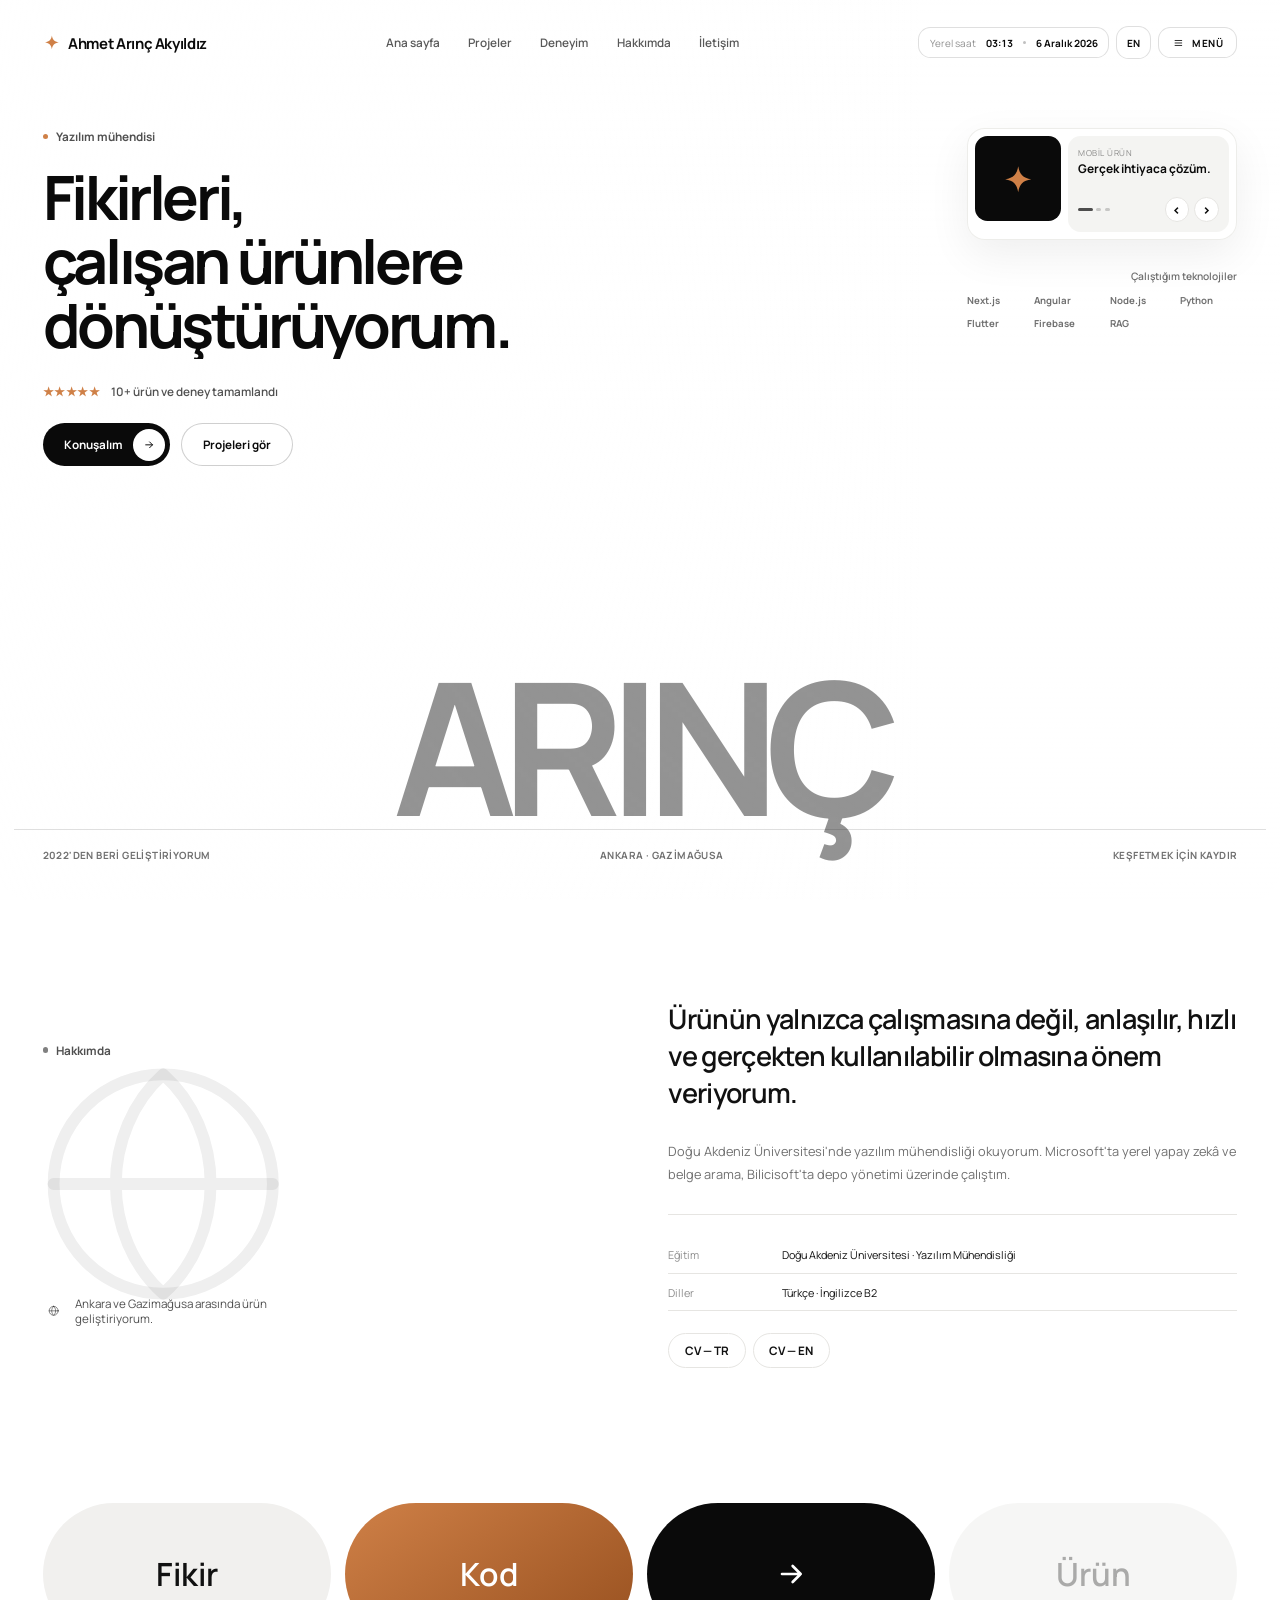
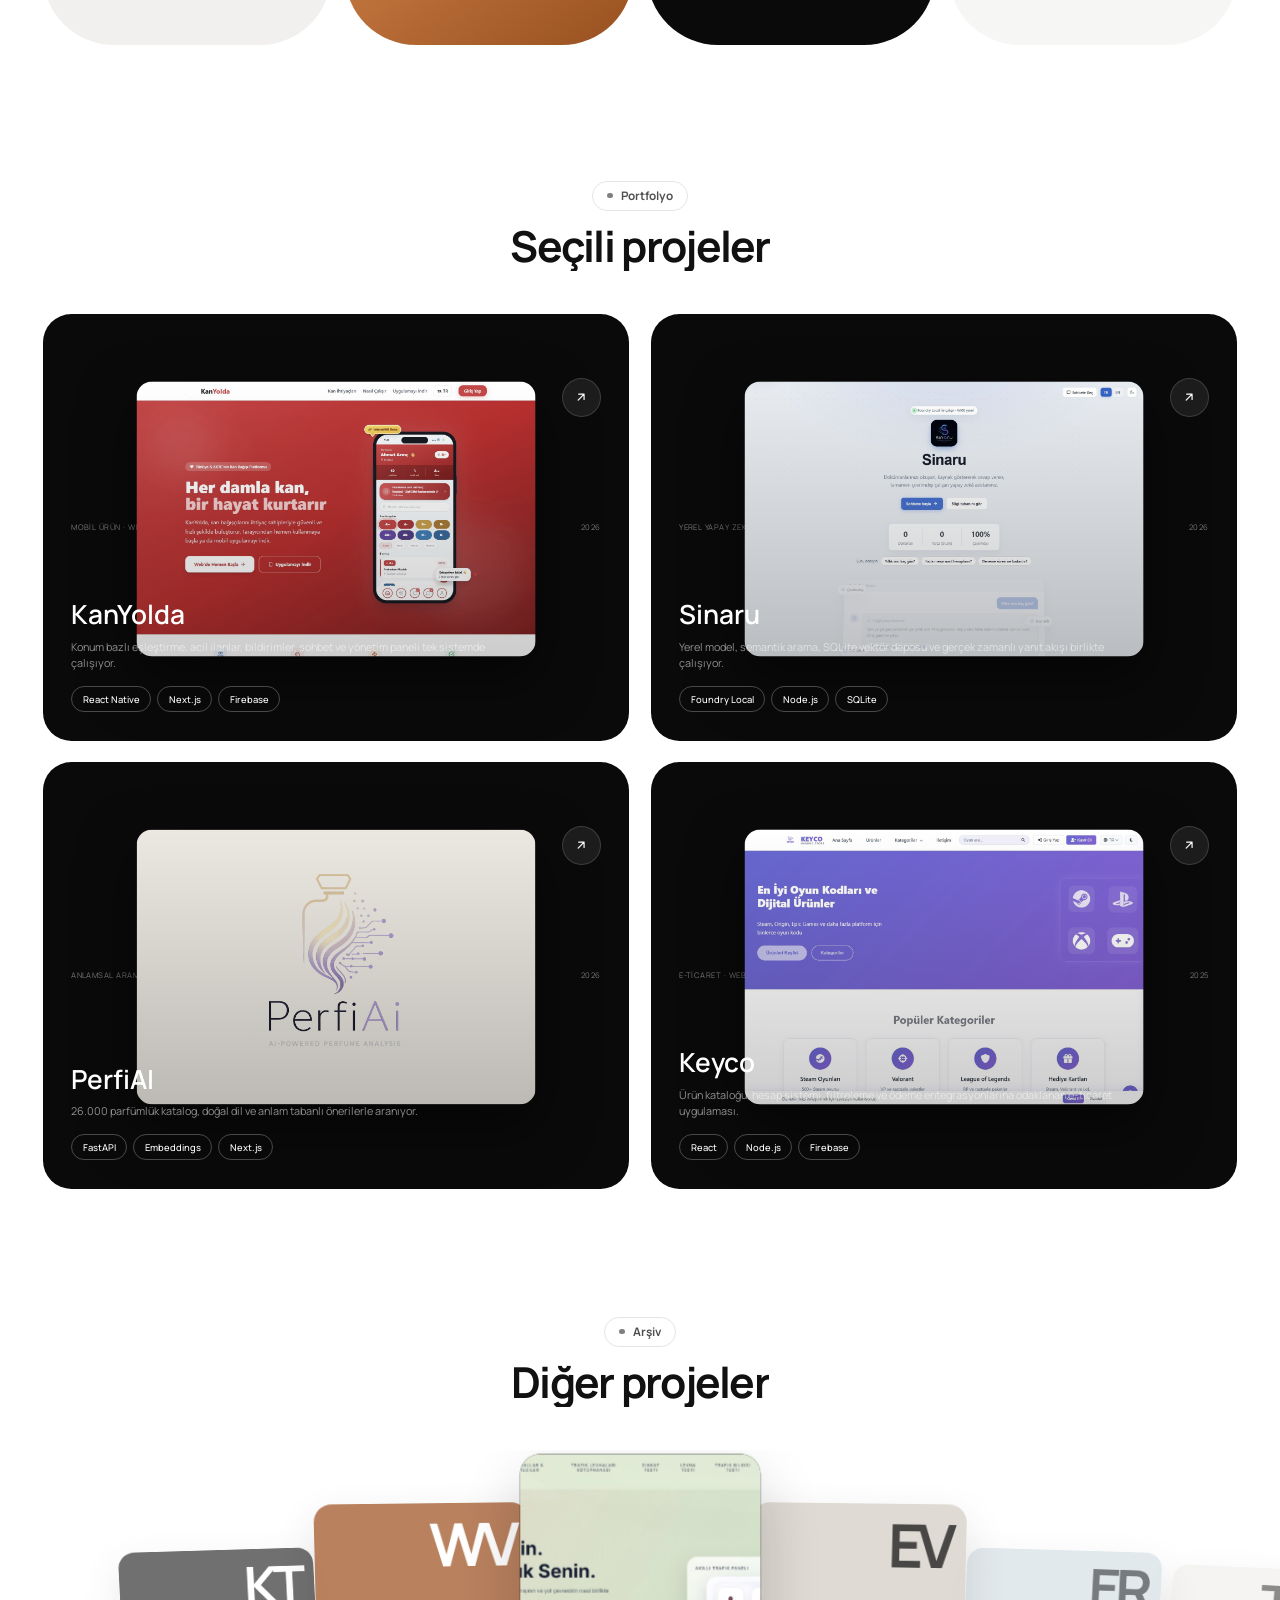
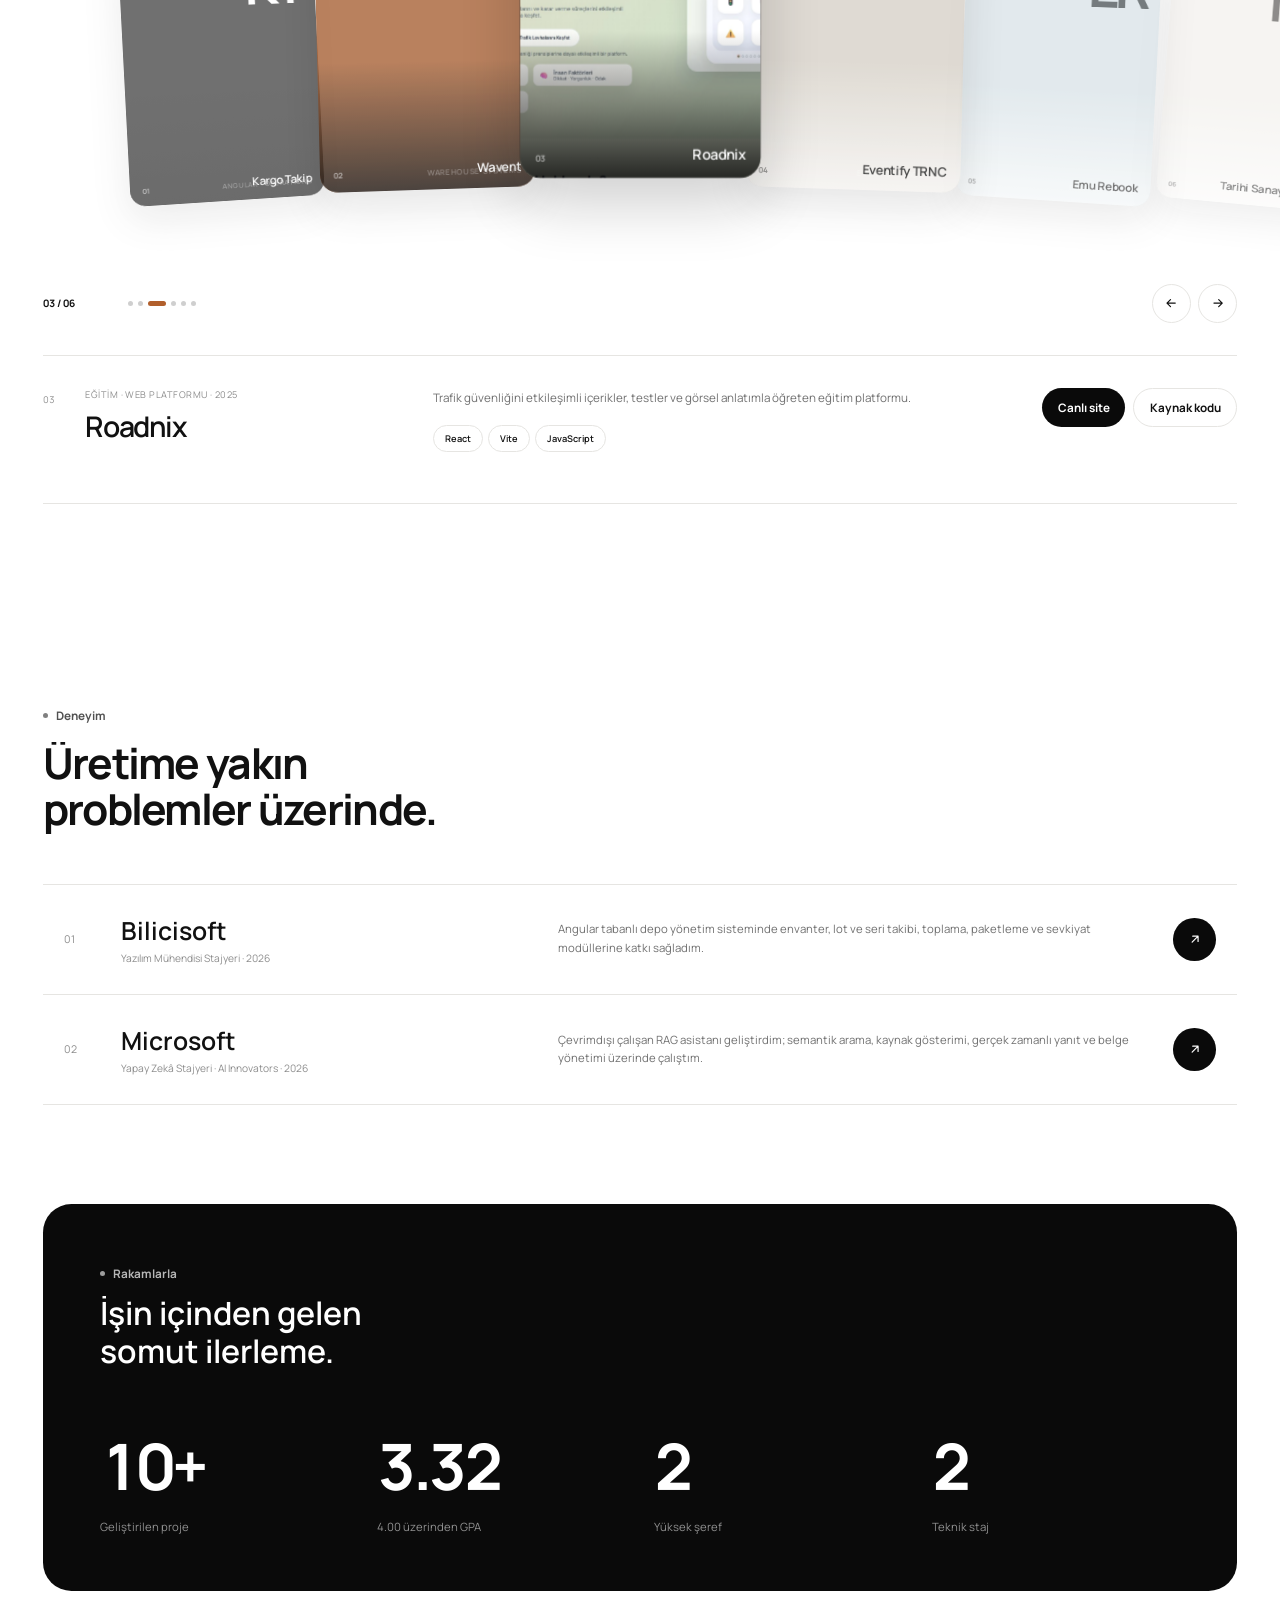
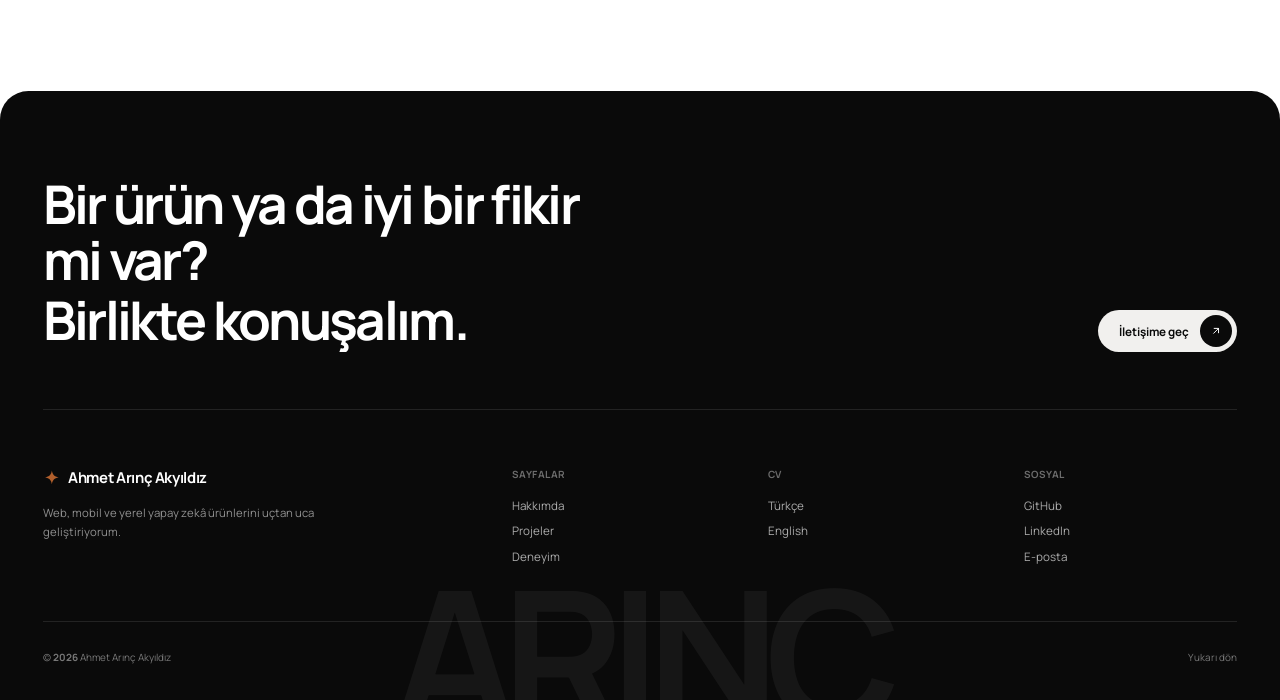
==== commit 334dc379: "Restore cursor portrait reveal with full mobile hero" ====
--- a/index.html
+++ b/index.html
@@ -1,10 +1,10 @@
 <!doctype html>
-<html lang="tr" class="mobile-portrait-intro" style="--mobile-intro-duration:1.15s;--mobile-intro-delay:.08s"><head>
+<html lang="tr"><head>
   <meta charset="utf-8"><meta name="viewport" content="width=device-width,initial-scale=1">
   <title>Ahmet Arınç Akyıldız — Yazılım Mühendisi</title>
   <meta name="description" content="Ahmet Arınç Akyıldız'ın web, mobil ve yerel yapay zekâ projelerini içeren yazılım mühendisliği portfolyosu."><meta name="theme-color" content="#0a0a0a">
   <meta property="og:type" content="profile"><meta property="og:title" content="Ahmet Arınç Akyıldız — Yazılım Mühendisi"><meta property="og:description" content="Web, mobil ve yerel yapay zekâ projeleri."><meta property="og:image" content="https://www.arincakyildiz.com.tr/assets/og-preview.png">
-  <link rel="canonical" href="https://www.arincakyildiz.com.tr/"><link rel="icon" type="image/svg+xml" href="favicon.svg?v=19"><link rel="alternate icon" type="image/png" href="favicon.png?v=19"><link rel="apple-touch-icon" href="assets/logo.png?v=19"><link rel="manifest" href="site.webmanifest"><link rel="preload" href="assets/fonts/manrope-0.ttf" as="font" type="font/ttf" crossorigin><link rel="stylesheet" href="assets/fonts/manrope.css"><link rel="stylesheet" href="styles.css?v=58">
+  <link rel="canonical" href="https://www.arincakyildiz.com.tr/"><link rel="icon" type="image/svg+xml" href="favicon.svg?v=19"><link rel="alternate icon" type="image/png" href="favicon.png?v=19"><link rel="apple-touch-icon" href="assets/logo.png?v=19"><link rel="manifest" href="site.webmanifest"><link rel="preload" href="assets/fonts/manrope-0.ttf" as="font" type="font/ttf" crossorigin><link rel="stylesheet" href="assets/fonts/manrope.css"><link rel="stylesheet" href="styles.css?v=59">
   <script type="application/ld+json">{"@context":"https://schema.org","@type":"Person","name":"Ahmet Arınç Akyıldız","url":"https://www.arincakyildiz.com.tr/","email":"mailto:ahmetarincakyildiz@gmail.com","jobTitle":"Software Engineering Student","sameAs":["https://github.com/arincakyildiz","https://www.linkedin.com/in/ahmetarincakyildiz"]}</script>
 </head><body>
   <a class="skip-link" href="#main" data-i18n="skip">İçeriğe geç</a>
@@ -17,7 +17,7 @@
   </div></header>
 
   <main id="main">
-    <section id="home" class="hero"><div class="liquid-reveal" aria-hidden="true"><img src="assets/hero/portrait-clear-v2.webp" alt="" fetchpriority="high"><img class="portrait-alt" src="assets/hero/portrait-glasses-v2.webp" alt=""></div><div class="hero-vignette" aria-hidden="true"></div><div class="hero-watermark" aria-hidden="true">ARINÇ</div>
+    <section id="home" class="hero"><div class="liquid-reveal" data-desktop-mode="cursor" data-mobile-mode="full" data-reveal-radius="176" data-reveal-linger="260" data-reveal-trail="2" aria-hidden="true"><img src="assets/hero/portrait-clear-v2.webp" alt="" fetchpriority="high"><img class="portrait-alt" src="assets/hero/portrait-clear-v2.webp" alt=""></div><div class="hero-vignette" aria-hidden="true"></div><div class="hero-watermark" aria-hidden="true">ARINÇ</div>
       <div class="shell hero-grid"><div class="hero-copy"><p class="eyebrow hero-ready"><span></span><b data-i18n="hero.eyebrow">Yazılım mühendisi</b></p><h1 id="hero-title" class="line-reveal hero-ready" data-i18n-lines="hero.lines"><span>Fikirleri,</span><span>çalışan ürünlere</span><span>dönüştürüyorum.</span></h1><div class="hero-proof hero-ready"><div class="stars" aria-hidden="true">★★★★★</div><p data-i18n="hero.proof">10+ ürün ve deney tamamlandı</p></div><div class="hero-ctas hero-ready"><button class="pill pill-dark" data-contact><span data-i18n="hero.talk">Konuşalım</span><i class="round-arrow"><svg viewBox="0 0 24 24"><path d="M5 12h14M13 6l6 6-6 6"/></svg></i></button><a class="pill pill-outline" href="#works"><span data-i18n="hero.view">Projeleri gör</span></a></div></div>
         <aside class="hero-side"><div class="hero-card hero-ready"><button id="hero-card-next" class="hero-card-main"><span class="hero-card-mark"><svg viewBox="0 0 48 48"><path d="M24 2c2.2 13.8 7.9 19.6 22 22-14.1 2.4-19.8 8.2-22 22-2.2-13.8-7.9-19.6-22-22 14.1-2.4 19.8-8.2 22-22Z"/></svg></span><span class="hero-card-copy"><small id="hero-card-caption">Mobil ürün</small><strong id="hero-card-title">Gerçek ihtiyaca çözüm.</strong><span class="hero-card-controls"><span class="card-dots"><i class="active"></i><i></i><i></i></span><span class="mini-arrows"><b id="hero-card-prev" role="button" aria-label="Önceki">‹</b><b role="presentation">›</b></span></span></span></button></div><div class="tool-cloud hero-ready"><p data-i18n="hero.tools">Çalıştığım teknolojiler</p><div><span>Next.js</span><span>Angular</span><span>Node.js</span><span>Python</span><span>Flutter</span><span>Firebase</span><span>RAG</span></div></div></aside>
       </div><div class="shell hero-status hero-ready"><span data-i18n="hero.since">2022'den beri geliştiriyorum</span><span data-i18n="hero.location">Ankara · Gazimağusa</span><span data-i18n="hero.scroll">Keşfetmek için kaydır</span></div>
@@ -62,5 +62,5 @@
 
   <dialog id="case-dialog" aria-labelledby="case-title"><div class="case-toolbar"><span id="case-counter">01 / 04</span><span data-i18n="case.label">Vaka çalışması</span><button class="case-close"><span data-i18n="menu.close">Kapat</span><svg viewBox="0 0 24 24"><path d="M4 4l16 16M20 4 4 20"/></svg></button></div><article class="case-page"><header class="case-hero"><p id="case-category"></p><h2 id="case-title"></h2><p id="case-summary"></p></header><figure class="case-visual"><img id="case-image" alt=""></figure><dl class="case-facts" id="case-facts"></dl><div class="case-narrative"><section><span>01</span><div><h3 data-i18n="case.problem">Problem</h3><p id="case-problem"></p></div></section><section><span>02</span><div><h3 data-i18n="case.approach">Yaklaşım</h3><p id="case-approach"></p></div></section><section><span>03</span><div><h3 data-i18n="case.result">Ortaya çıkan ürün</h3><p id="case-result"></p></div></section></div><div class="case-decisions"><h3 data-i18n="case.decisions">Öne çıkan teknik kararlar</h3><ul id="case-decisions"></ul></div><div class="case-actions" id="case-actions"></div><nav class="case-navigation"><button id="case-prev"><span data-i18n="case.previous">Önceki proje</span></button><button id="case-next"><span data-i18n="case.next">Sonraki proje</span></button></nav></article></dialog>
 
-  <script src="i18n.js?v=52"></script><script src="lumora.js?v=58"></script>
+  <script src="i18n.js?v=52"></script><script src="lumora.js?v=59"></script>
 </body></html>
--- a/styles.css
+++ b/styles.css
@@ -30,6 +30,7 @@
 .other-projects{padding-top:2rem}.poster-identity{position:absolute;inset:0 0 3.2rem;display:flex;flex-direction:column;align-items:center;justify-content:center;font-size:4.5rem;font-weight:700;letter-spacing:-.08em}.poster-identity small{margin-top:.6rem;font-size:.58rem;font-weight:600;letter-spacing:.08em;text-transform:uppercase;opacity:.58}.poster-ink{background:#101010}.poster-accent{background:var(--accent);color:#fff}.poster-stone{background:#d8d1c6;color:#1b1916}.poster-blue{background:#cadce4;color:#14242a}.poster-paper{background:#eeeae2;color:#231f1a}.poster-stone::after,.poster-blue::after,.poster-paper::after{background:linear-gradient(180deg,transparent 55%,#ffffffb8 100%)}.poster-stone>span:last-child,.poster-blue>span:last-child,.poster-paper>span:last-child{color:#171717}.poster-stone>span:last-child small,.poster-blue>span:last-child small,.poster-paper>span:last-child small{color:#1717178f}
 .reveal{opacity:0;transform:translateY(2rem);transition:opacity .85s var(--ease),transform .85s var(--ease)}.reveal.is-visible{opacity:1;transform:none}
 .hero{background:#080808;color:#fff}.liquid-reveal{inset:-6% 0;height:112%;transform:translate3d(0,var(--hero-shift,0),0);will-change:transform}.liquid-reveal>img{object-position:50% 44%;filter:saturate(.94) contrast(1.04);opacity:1;transform:scale(1.015)}.liquid-reveal>.portrait-alt{--portrait-x:50%;--portrait-y:42%;--portrait-radius:0px;z-index:1;-webkit-mask-image:radial-gradient(circle var(--portrait-radius) at var(--portrait-x) var(--portrait-y),#000 0%,#000 58%,transparent 100%);mask-image:radial-gradient(circle var(--portrait-radius) at var(--portrait-x) var(--portrait-y),#000 0%,#000 58%,transparent 100%);transition:--portrait-radius .3s var(--ease);will-change:mask-image}.hero-vignette{background:linear-gradient(90deg,rgba(5,5,5,.84) 0%,rgba(5,5,5,.56) 35%,rgba(5,5,5,.08) 69%,rgba(5,5,5,.2) 100%),linear-gradient(180deg,rgba(4,4,4,.34),transparent 43%,rgba(4,4,4,.5))}.hero-watermark{color:#fff}.hero .eyebrow,.hero-proof{color:#ffffffc9}.hero .eyebrow>span{background:var(--accent-from)}.hero h1{text-shadow:0 .2rem 2rem #0007}.hero .stars{color:var(--accent-from)}.hero .pill-dark{background:#fff;color:var(--ink)}.hero .pill-dark .round-arrow{background:var(--ink);color:#fff}.hero .pill-outline{border-color:#ffffff42;background:#ffffff12;color:#fff;backdrop-filter:blur(12px)}.hero-status{border-color:#ffffff2b;color:#ffffffad}.hero-card{color:var(--ink)}.tool-cloud>p,.tool-cloud span{color:#ffffffa8}.site-header{color:#fff}.site-header .brand-mark{color:var(--accent-from)}.site-header .clock-chip,.site-header .language-button,.site-header .menu-button{border-color:#ffffff2b;background:#1117;color:#fff}.site-header .menu-button:hover,.site-header .language-button:hover{background:#ffffff26}.site-header .desktop-nav a,.site-header .desktop-nav button{opacity:.76}
+@media(min-width:641px){.hero[data-portrait-mode="cursor"]{background:#fff;color:var(--ink)}.hero[data-portrait-mode="cursor"] .liquid-reveal>img:first-child{opacity:0}.hero[data-portrait-mode="cursor"] .hero-vignette{background:linear-gradient(90deg,rgba(255,255,255,.74),rgba(255,255,255,.28) 42%,transparent 72%),linear-gradient(180deg,rgba(255,255,255,.18),transparent 46%,rgba(255,255,255,.38))}.hero[data-portrait-mode="cursor"] .hero-watermark{color:#111}.hero[data-portrait-mode="cursor"] .eyebrow,.hero[data-portrait-mode="cursor"] .hero-proof{color:#111b}.hero[data-portrait-mode="cursor"] h1{text-shadow:none}.hero[data-portrait-mode="cursor"] .pill-dark{background:var(--ink);color:#fff}.hero[data-portrait-mode="cursor"] .pill-dark .round-arrow{background:#fff;color:var(--ink)}.hero[data-portrait-mode="cursor"] .pill-outline{border-color:#1113;background:#ffffffa3;color:var(--ink)}.hero[data-portrait-mode="cursor"] .hero-status{border-color:#1112;color:#1119}.hero[data-portrait-mode="cursor"] .tool-cloud>p,.hero[data-portrait-mode="cursor"] .tool-cloud span{color:#1119}[data-hero-portrait-mode="cursor"] .site-header{color:var(--ink)}[data-hero-portrait-mode="cursor"] .site-header .clock-chip,[data-hero-portrait-mode="cursor"] .site-header .language-button,[data-hero-portrait-mode="cursor"] .site-header .menu-button{border-color:#1112;background:#ffffffa8;color:var(--ink)}[data-hero-portrait-mode="cursor"] .site-header .menu-button:hover,[data-hero-portrait-mode="cursor"] .site-header .language-button:hover{background:#fff}[data-hero-portrait-mode="cursor"] .site-header .desktop-nav a,[data-hero-portrait-mode="cursor"] .site-header .desktop-nav button{opacity:.68}}
 @media(hover:hover) and (pointer:fine){.project-grid li:nth-child(odd){transform-origin:right center}.project-grid li:nth-child(even){transform-origin:left center}}
 
 @media(max-width:1024px){.desktop-nav{display:none}.clock-chip{display:none}.hero-grid{grid-template-columns:1fr 1fr}.hero-copy{grid-column:auto}.hero-side{grid-column:auto}.hero h1{font-size:3.7rem}.hero-watermark,.footer-watermark{font-size:11rem}.work-card{min-height:28rem}.stats-panel strong{font-size:3.8rem}}
@@ -38,5 +39,5 @@
 @media(max-width:1024px){.carousel-stage{height:28rem}.carousel-slide{width:14.5rem}.active-project-info{grid-template-columns:1fr 1.25fr}.active-project-actions{grid-column:1/-1;justify-content:flex-start}}
 @media(max-width:640px){.hero h1{font-size:2.62rem;max-width:13.5ch}.portfolio-heading{margin-bottom:1.75rem}.carousel-stage{height:24.5rem}.carousel-slide{width:13.5rem;top:1rem}.carousel-bar{margin-top:-.25rem}.carousel-progress{gap:1rem}.carousel-controls button{width:2.5rem;height:2.5rem}.active-project-info{grid-template-columns:1fr;gap:1.25rem;margin-top:1.5rem;padding:1.6rem 0}.project-info-heading h3{font-size:1.75rem}.active-project-actions{grid-column:auto;justify-content:flex-start}.active-project-actions .pill{font-size:.72rem}}
 @media(max-width:1920px){html{font-size:.833333vw}}@media(max-width:1440px){html{font-size:1.111111vw}}@media(max-width:1024px){html{font-size:1.5625vw}}@media(max-width:640px){html{font-size:4.444444vw}}
-@media(max-width:640px){.liquid-reveal>img{object-position:32% 44%}.hero-vignette{background:linear-gradient(90deg,rgba(5,5,5,.68) 0%,rgba(5,5,5,.38) 64%,rgba(5,5,5,.16) 100%),linear-gradient(180deg,rgba(4,4,4,.5) 0%,rgba(4,4,4,.12) 46%,rgba(4,4,4,.68) 100%)}.hero .tool-cloud{display:none}.hero-side{margin-top:auto}.hero-watermark{opacity:.24!important}.mobile-portrait-intro .page-loader{background:#fff;color:var(--ink)}.mobile-portrait-intro .loader-center p{color:#1118}.mobile-portrait-intro .loader-progress>i{background:#1112}.mobile-portrait-intro .loader-progress div{color:#1117}.mobile-portrait-intro .loader-progress strong{color:#111c}.mobile-portrait-intro .liquid-reveal>img:first-child{opacity:0;clip-path:inset(100% 0 0);transform:translateY(9%) scale(1.035)}.mobile-portrait-intro body.ready .liquid-reveal>img:first-child{opacity:1;clip-path:inset(0);transform:translateY(0) scale(1.015);transition:clip-path var(--mobile-intro-duration) var(--ease) var(--mobile-intro-delay),transform var(--mobile-intro-duration) var(--ease) var(--mobile-intro-delay),opacity .45s ease var(--mobile-intro-delay)}}
+@media(max-width:640px){.liquid-reveal>img{object-position:32% 44%}.hero-vignette{background:linear-gradient(90deg,rgba(5,5,5,.68) 0%,rgba(5,5,5,.38) 64%,rgba(5,5,5,.16) 100%),linear-gradient(180deg,rgba(4,4,4,.5) 0%,rgba(4,4,4,.12) 46%,rgba(4,4,4,.68) 100%)}.hero .tool-cloud{display:none}.hero-side{margin-top:auto}.hero-watermark{opacity:.24!important}.hero[data-portrait-mode="full"] .liquid-reveal>img:first-child{opacity:1}.hero[data-portrait-mode="full"] .liquid-reveal>.portrait-alt{display:none}}
 @media(prefers-reduced-motion:reduce){html{scroll-behavior:auto}.page-loader{display:none}.site-header,.hero-ready,.hero-watermark,.reveal,.word-reveal .word{opacity:1!important;transform:none!important}.line-reveal>span>i{opacity:1!important;transform:none!important}.portrait-alt{display:none}.liquid-reveal>img:first-child{opacity:1!important;clip-path:none!important;transform:scale(1.015)!important}}
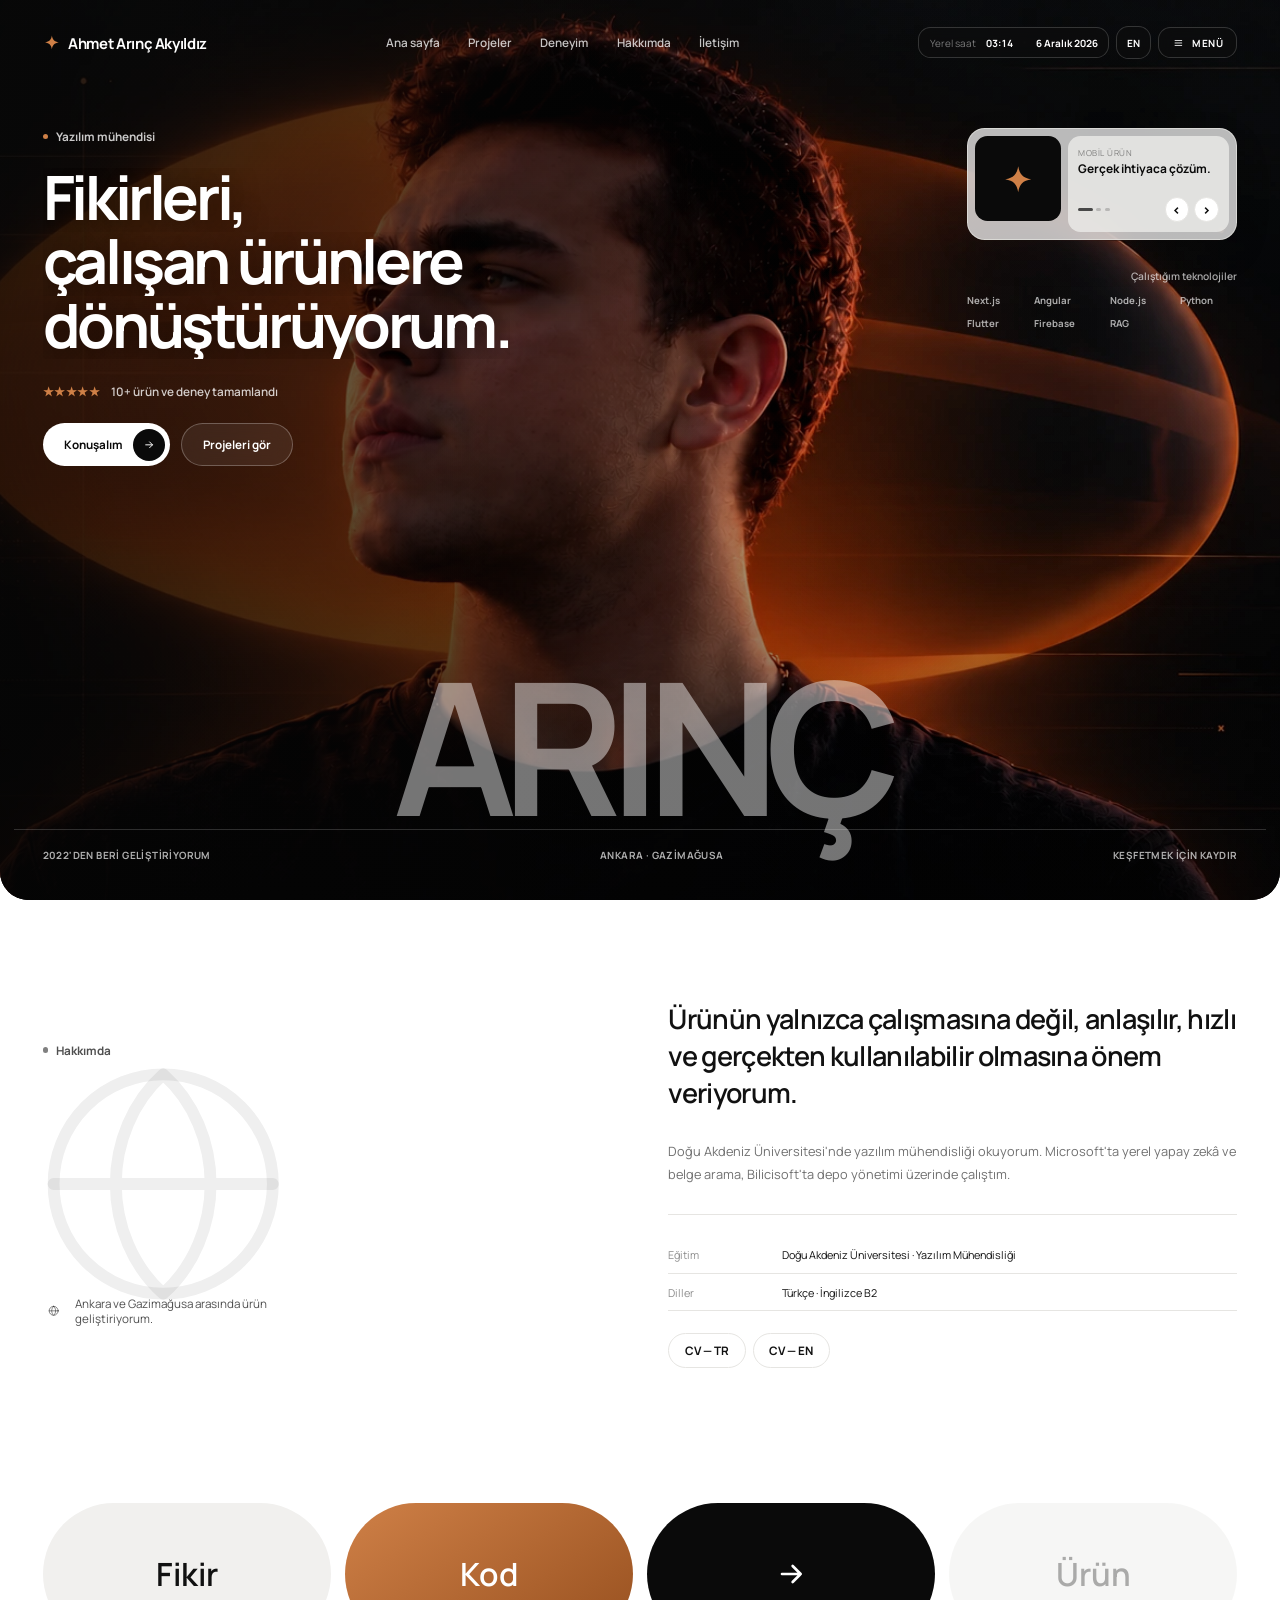
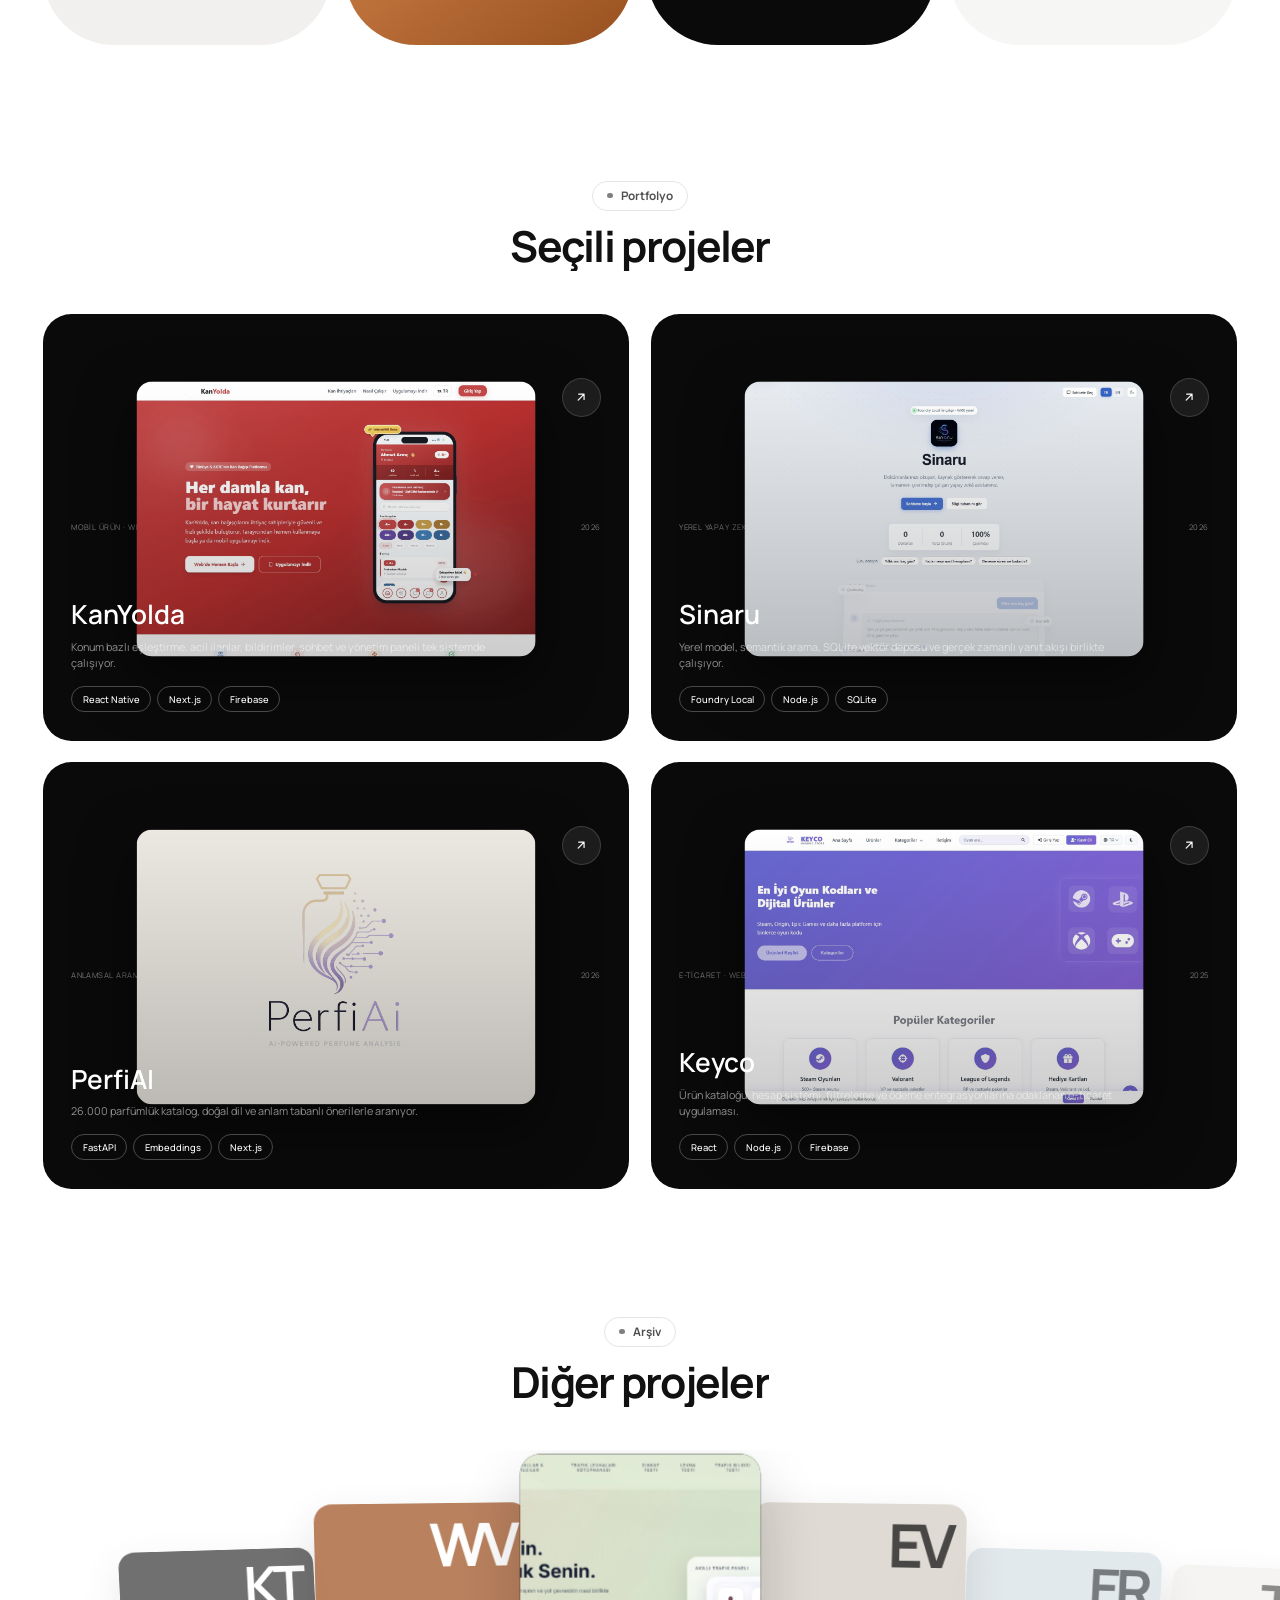
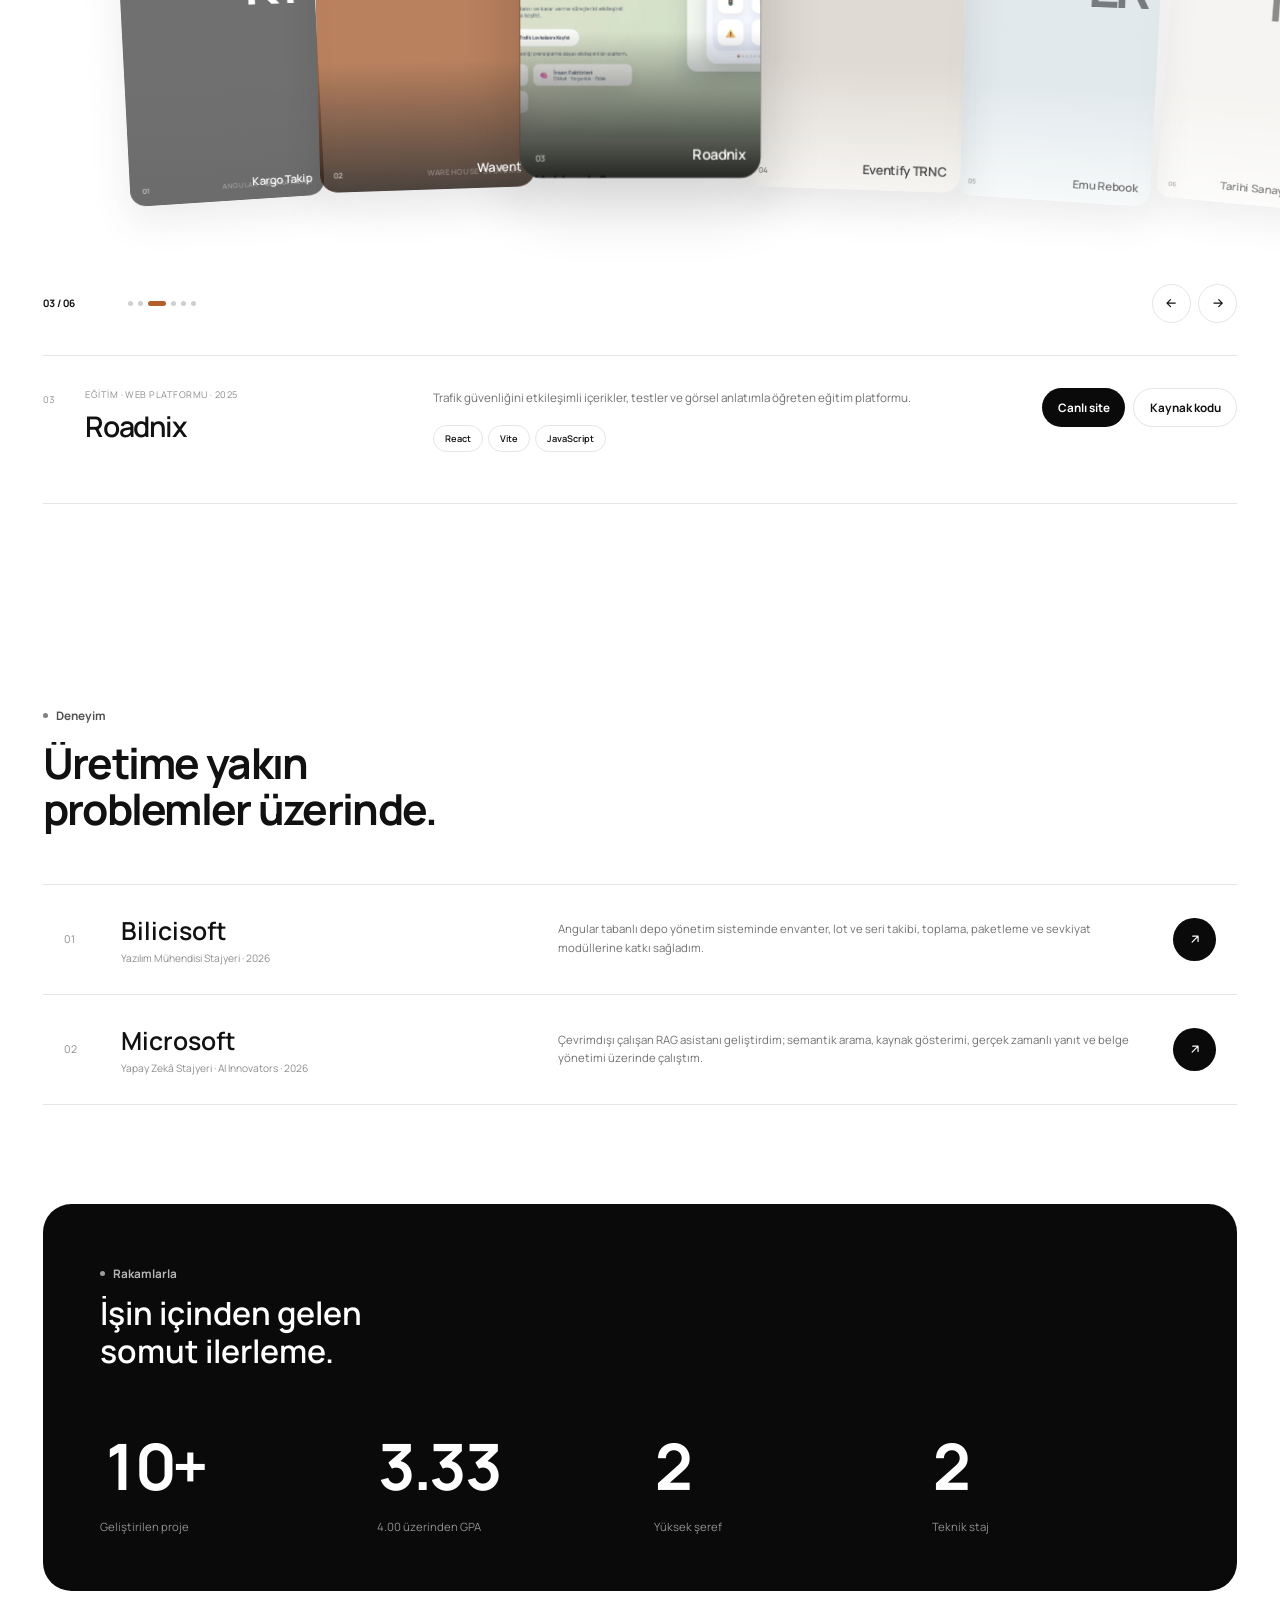
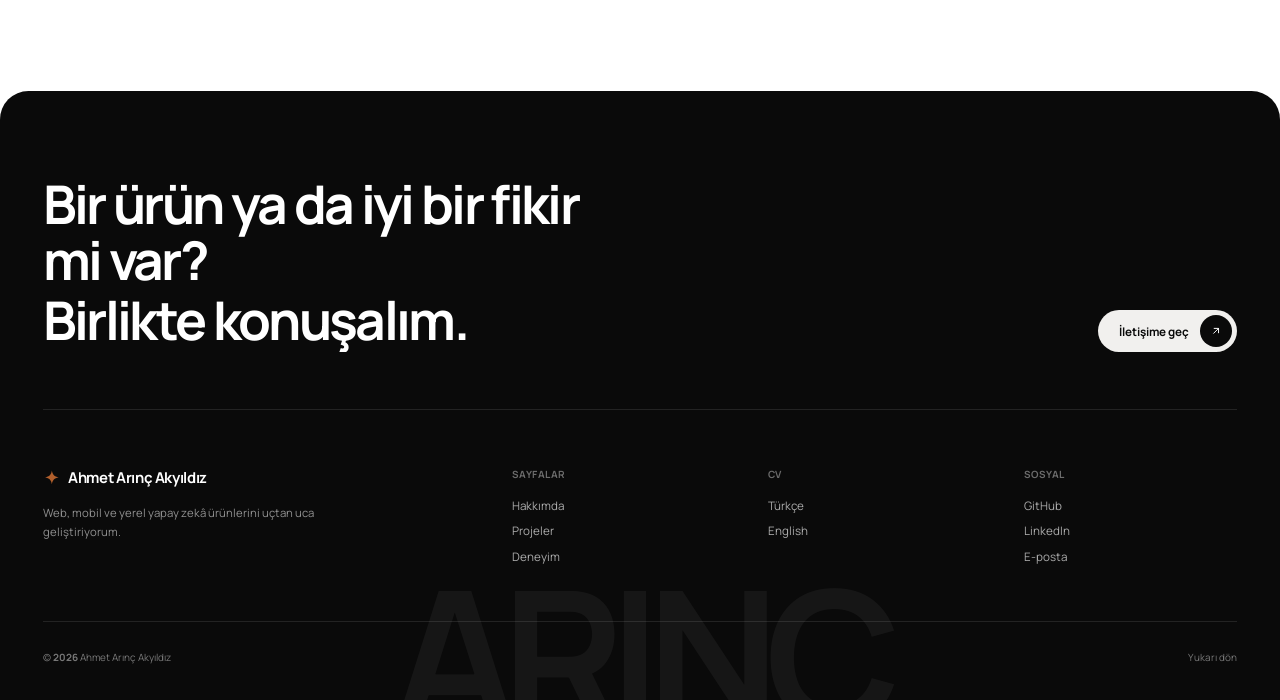
==== commit 71643c38: "Revert "Restore cursor portrait reveal with full mobile hero" This reverts commit 334dc37900f53f5621" ====
--- a/index.html
+++ b/index.html
@@ -1,10 +1,10 @@
 <!doctype html>
-<html lang="tr"><head>
+<html lang="tr" class="mobile-portrait-intro" style="--mobile-intro-duration:1.15s;--mobile-intro-delay:.08s"><head>
   <meta charset="utf-8"><meta name="viewport" content="width=device-width,initial-scale=1">
   <title>Ahmet Arınç Akyıldız — Yazılım Mühendisi</title>
   <meta name="description" content="Ahmet Arınç Akyıldız'ın web, mobil ve yerel yapay zekâ projelerini içeren yazılım mühendisliği portfolyosu."><meta name="theme-color" content="#0a0a0a">
   <meta property="og:type" content="profile"><meta property="og:title" content="Ahmet Arınç Akyıldız — Yazılım Mühendisi"><meta property="og:description" content="Web, mobil ve yerel yapay zekâ projeleri."><meta property="og:image" content="https://www.arincakyildiz.com.tr/assets/og-preview.png">
-  <link rel="canonical" href="https://www.arincakyildiz.com.tr/"><link rel="icon" type="image/svg+xml" href="favicon.svg?v=19"><link rel="alternate icon" type="image/png" href="favicon.png?v=19"><link rel="apple-touch-icon" href="assets/logo.png?v=19"><link rel="manifest" href="site.webmanifest"><link rel="preload" href="assets/fonts/manrope-0.ttf" as="font" type="font/ttf" crossorigin><link rel="stylesheet" href="assets/fonts/manrope.css"><link rel="stylesheet" href="styles.css?v=59">
+  <link rel="canonical" href="https://www.arincakyildiz.com.tr/"><link rel="icon" type="image/svg+xml" href="favicon.svg?v=19"><link rel="alternate icon" type="image/png" href="favicon.png?v=19"><link rel="apple-touch-icon" href="assets/logo.png?v=19"><link rel="manifest" href="site.webmanifest"><link rel="preload" href="assets/fonts/manrope-0.ttf" as="font" type="font/ttf" crossorigin><link rel="stylesheet" href="assets/fonts/manrope.css"><link rel="stylesheet" href="styles.css?v=58">
   <script type="application/ld+json">{"@context":"https://schema.org","@type":"Person","name":"Ahmet Arınç Akyıldız","url":"https://www.arincakyildiz.com.tr/","email":"mailto:ahmetarincakyildiz@gmail.com","jobTitle":"Software Engineering Student","sameAs":["https://github.com/arincakyildiz","https://www.linkedin.com/in/ahmetarincakyildiz"]}</script>
 </head><body>
   <a class="skip-link" href="#main" data-i18n="skip">İçeriğe geç</a>
@@ -17,7 +17,7 @@
   </div></header>
 
   <main id="main">
-    <section id="home" class="hero"><div class="liquid-reveal" data-desktop-mode="cursor" data-mobile-mode="full" data-reveal-radius="176" data-reveal-linger="260" data-reveal-trail="2" aria-hidden="true"><img src="assets/hero/portrait-clear-v2.webp" alt="" fetchpriority="high"><img class="portrait-alt" src="assets/hero/portrait-clear-v2.webp" alt=""></div><div class="hero-vignette" aria-hidden="true"></div><div class="hero-watermark" aria-hidden="true">ARINÇ</div>
+    <section id="home" class="hero"><div class="liquid-reveal" aria-hidden="true"><img src="assets/hero/portrait-clear-v2.webp" alt="" fetchpriority="high"><img class="portrait-alt" src="assets/hero/portrait-glasses-v2.webp" alt=""></div><div class="hero-vignette" aria-hidden="true"></div><div class="hero-watermark" aria-hidden="true">ARINÇ</div>
       <div class="shell hero-grid"><div class="hero-copy"><p class="eyebrow hero-ready"><span></span><b data-i18n="hero.eyebrow">Yazılım mühendisi</b></p><h1 id="hero-title" class="line-reveal hero-ready" data-i18n-lines="hero.lines"><span>Fikirleri,</span><span>çalışan ürünlere</span><span>dönüştürüyorum.</span></h1><div class="hero-proof hero-ready"><div class="stars" aria-hidden="true">★★★★★</div><p data-i18n="hero.proof">10+ ürün ve deney tamamlandı</p></div><div class="hero-ctas hero-ready"><button class="pill pill-dark" data-contact><span data-i18n="hero.talk">Konuşalım</span><i class="round-arrow"><svg viewBox="0 0 24 24"><path d="M5 12h14M13 6l6 6-6 6"/></svg></i></button><a class="pill pill-outline" href="#works"><span data-i18n="hero.view">Projeleri gör</span></a></div></div>
         <aside class="hero-side"><div class="hero-card hero-ready"><button id="hero-card-next" class="hero-card-main"><span class="hero-card-mark"><svg viewBox="0 0 48 48"><path d="M24 2c2.2 13.8 7.9 19.6 22 22-14.1 2.4-19.8 8.2-22 22-2.2-13.8-7.9-19.6-22-22 14.1-2.4 19.8-8.2 22-22Z"/></svg></span><span class="hero-card-copy"><small id="hero-card-caption">Mobil ürün</small><strong id="hero-card-title">Gerçek ihtiyaca çözüm.</strong><span class="hero-card-controls"><span class="card-dots"><i class="active"></i><i></i><i></i></span><span class="mini-arrows"><b id="hero-card-prev" role="button" aria-label="Önceki">‹</b><b role="presentation">›</b></span></span></span></button></div><div class="tool-cloud hero-ready"><p data-i18n="hero.tools">Çalıştığım teknolojiler</p><div><span>Next.js</span><span>Angular</span><span>Node.js</span><span>Python</span><span>Flutter</span><span>Firebase</span><span>RAG</span></div></div></aside>
       </div><div class="shell hero-status hero-ready"><span data-i18n="hero.since">2022'den beri geliştiriyorum</span><span data-i18n="hero.location">Ankara · Gazimağusa</span><span data-i18n="hero.scroll">Keşfetmek için kaydır</span></div>
@@ -62,5 +62,5 @@
 
   <dialog id="case-dialog" aria-labelledby="case-title"><div class="case-toolbar"><span id="case-counter">01 / 04</span><span data-i18n="case.label">Vaka çalışması</span><button class="case-close"><span data-i18n="menu.close">Kapat</span><svg viewBox="0 0 24 24"><path d="M4 4l16 16M20 4 4 20"/></svg></button></div><article class="case-page"><header class="case-hero"><p id="case-category"></p><h2 id="case-title"></h2><p id="case-summary"></p></header><figure class="case-visual"><img id="case-image" alt=""></figure><dl class="case-facts" id="case-facts"></dl><div class="case-narrative"><section><span>01</span><div><h3 data-i18n="case.problem">Problem</h3><p id="case-problem"></p></div></section><section><span>02</span><div><h3 data-i18n="case.approach">Yaklaşım</h3><p id="case-approach"></p></div></section><section><span>03</span><div><h3 data-i18n="case.result">Ortaya çıkan ürün</h3><p id="case-result"></p></div></section></div><div class="case-decisions"><h3 data-i18n="case.decisions">Öne çıkan teknik kararlar</h3><ul id="case-decisions"></ul></div><div class="case-actions" id="case-actions"></div><nav class="case-navigation"><button id="case-prev"><span data-i18n="case.previous">Önceki proje</span></button><button id="case-next"><span data-i18n="case.next">Sonraki proje</span></button></nav></article></dialog>
 
-  <script src="i18n.js?v=52"></script><script src="lumora.js?v=59"></script>
+  <script src="i18n.js?v=52"></script><script src="lumora.js?v=58"></script>
 </body></html>
--- a/styles.css
+++ b/styles.css
@@ -30,7 +30,6 @@
 .other-projects{padding-top:2rem}.poster-identity{position:absolute;inset:0 0 3.2rem;display:flex;flex-direction:column;align-items:center;justify-content:center;font-size:4.5rem;font-weight:700;letter-spacing:-.08em}.poster-identity small{margin-top:.6rem;font-size:.58rem;font-weight:600;letter-spacing:.08em;text-transform:uppercase;opacity:.58}.poster-ink{background:#101010}.poster-accent{background:var(--accent);color:#fff}.poster-stone{background:#d8d1c6;color:#1b1916}.poster-blue{background:#cadce4;color:#14242a}.poster-paper{background:#eeeae2;color:#231f1a}.poster-stone::after,.poster-blue::after,.poster-paper::after{background:linear-gradient(180deg,transparent 55%,#ffffffb8 100%)}.poster-stone>span:last-child,.poster-blue>span:last-child,.poster-paper>span:last-child{color:#171717}.poster-stone>span:last-child small,.poster-blue>span:last-child small,.poster-paper>span:last-child small{color:#1717178f}
 .reveal{opacity:0;transform:translateY(2rem);transition:opacity .85s var(--ease),transform .85s var(--ease)}.reveal.is-visible{opacity:1;transform:none}
 .hero{background:#080808;color:#fff}.liquid-reveal{inset:-6% 0;height:112%;transform:translate3d(0,var(--hero-shift,0),0);will-change:transform}.liquid-reveal>img{object-position:50% 44%;filter:saturate(.94) contrast(1.04);opacity:1;transform:scale(1.015)}.liquid-reveal>.portrait-alt{--portrait-x:50%;--portrait-y:42%;--portrait-radius:0px;z-index:1;-webkit-mask-image:radial-gradient(circle var(--portrait-radius) at var(--portrait-x) var(--portrait-y),#000 0%,#000 58%,transparent 100%);mask-image:radial-gradient(circle var(--portrait-radius) at var(--portrait-x) var(--portrait-y),#000 0%,#000 58%,transparent 100%);transition:--portrait-radius .3s var(--ease);will-change:mask-image}.hero-vignette{background:linear-gradient(90deg,rgba(5,5,5,.84) 0%,rgba(5,5,5,.56) 35%,rgba(5,5,5,.08) 69%,rgba(5,5,5,.2) 100%),linear-gradient(180deg,rgba(4,4,4,.34),transparent 43%,rgba(4,4,4,.5))}.hero-watermark{color:#fff}.hero .eyebrow,.hero-proof{color:#ffffffc9}.hero .eyebrow>span{background:var(--accent-from)}.hero h1{text-shadow:0 .2rem 2rem #0007}.hero .stars{color:var(--accent-from)}.hero .pill-dark{background:#fff;color:var(--ink)}.hero .pill-dark .round-arrow{background:var(--ink);color:#fff}.hero .pill-outline{border-color:#ffffff42;background:#ffffff12;color:#fff;backdrop-filter:blur(12px)}.hero-status{border-color:#ffffff2b;color:#ffffffad}.hero-card{color:var(--ink)}.tool-cloud>p,.tool-cloud span{color:#ffffffa8}.site-header{color:#fff}.site-header .brand-mark{color:var(--accent-from)}.site-header .clock-chip,.site-header .language-button,.site-header .menu-button{border-color:#ffffff2b;background:#1117;color:#fff}.site-header .menu-button:hover,.site-header .language-button:hover{background:#ffffff26}.site-header .desktop-nav a,.site-header .desktop-nav button{opacity:.76}
-@media(min-width:641px){.hero[data-portrait-mode="cursor"]{background:#fff;color:var(--ink)}.hero[data-portrait-mode="cursor"] .liquid-reveal>img:first-child{opacity:0}.hero[data-portrait-mode="cursor"] .hero-vignette{background:linear-gradient(90deg,rgba(255,255,255,.74),rgba(255,255,255,.28) 42%,transparent 72%),linear-gradient(180deg,rgba(255,255,255,.18),transparent 46%,rgba(255,255,255,.38))}.hero[data-portrait-mode="cursor"] .hero-watermark{color:#111}.hero[data-portrait-mode="cursor"] .eyebrow,.hero[data-portrait-mode="cursor"] .hero-proof{color:#111b}.hero[data-portrait-mode="cursor"] h1{text-shadow:none}.hero[data-portrait-mode="cursor"] .pill-dark{background:var(--ink);color:#fff}.hero[data-portrait-mode="cursor"] .pill-dark .round-arrow{background:#fff;color:var(--ink)}.hero[data-portrait-mode="cursor"] .pill-outline{border-color:#1113;background:#ffffffa3;color:var(--ink)}.hero[data-portrait-mode="cursor"] .hero-status{border-color:#1112;color:#1119}.hero[data-portrait-mode="cursor"] .tool-cloud>p,.hero[data-portrait-mode="cursor"] .tool-cloud span{color:#1119}[data-hero-portrait-mode="cursor"] .site-header{color:var(--ink)}[data-hero-portrait-mode="cursor"] .site-header .clock-chip,[data-hero-portrait-mode="cursor"] .site-header .language-button,[data-hero-portrait-mode="cursor"] .site-header .menu-button{border-color:#1112;background:#ffffffa8;color:var(--ink)}[data-hero-portrait-mode="cursor"] .site-header .menu-button:hover,[data-hero-portrait-mode="cursor"] .site-header .language-button:hover{background:#fff}[data-hero-portrait-mode="cursor"] .site-header .desktop-nav a,[data-hero-portrait-mode="cursor"] .site-header .desktop-nav button{opacity:.68}}
 @media(hover:hover) and (pointer:fine){.project-grid li:nth-child(odd){transform-origin:right center}.project-grid li:nth-child(even){transform-origin:left center}}
 
 @media(max-width:1024px){.desktop-nav{display:none}.clock-chip{display:none}.hero-grid{grid-template-columns:1fr 1fr}.hero-copy{grid-column:auto}.hero-side{grid-column:auto}.hero h1{font-size:3.7rem}.hero-watermark,.footer-watermark{font-size:11rem}.work-card{min-height:28rem}.stats-panel strong{font-size:3.8rem}}
@@ -39,5 +38,5 @@
 @media(max-width:1024px){.carousel-stage{height:28rem}.carousel-slide{width:14.5rem}.active-project-info{grid-template-columns:1fr 1.25fr}.active-project-actions{grid-column:1/-1;justify-content:flex-start}}
 @media(max-width:640px){.hero h1{font-size:2.62rem;max-width:13.5ch}.portfolio-heading{margin-bottom:1.75rem}.carousel-stage{height:24.5rem}.carousel-slide{width:13.5rem;top:1rem}.carousel-bar{margin-top:-.25rem}.carousel-progress{gap:1rem}.carousel-controls button{width:2.5rem;height:2.5rem}.active-project-info{grid-template-columns:1fr;gap:1.25rem;margin-top:1.5rem;padding:1.6rem 0}.project-info-heading h3{font-size:1.75rem}.active-project-actions{grid-column:auto;justify-content:flex-start}.active-project-actions .pill{font-size:.72rem}}
 @media(max-width:1920px){html{font-size:.833333vw}}@media(max-width:1440px){html{font-size:1.111111vw}}@media(max-width:1024px){html{font-size:1.5625vw}}@media(max-width:640px){html{font-size:4.444444vw}}
-@media(max-width:640px){.liquid-reveal>img{object-position:32% 44%}.hero-vignette{background:linear-gradient(90deg,rgba(5,5,5,.68) 0%,rgba(5,5,5,.38) 64%,rgba(5,5,5,.16) 100%),linear-gradient(180deg,rgba(4,4,4,.5) 0%,rgba(4,4,4,.12) 46%,rgba(4,4,4,.68) 100%)}.hero .tool-cloud{display:none}.hero-side{margin-top:auto}.hero-watermark{opacity:.24!important}.hero[data-portrait-mode="full"] .liquid-reveal>img:first-child{opacity:1}.hero[data-portrait-mode="full"] .liquid-reveal>.portrait-alt{display:none}}
+@media(max-width:640px){.liquid-reveal>img{object-position:32% 44%}.hero-vignette{background:linear-gradient(90deg,rgba(5,5,5,.68) 0%,rgba(5,5,5,.38) 64%,rgba(5,5,5,.16) 100%),linear-gradient(180deg,rgba(4,4,4,.5) 0%,rgba(4,4,4,.12) 46%,rgba(4,4,4,.68) 100%)}.hero .tool-cloud{display:none}.hero-side{margin-top:auto}.hero-watermark{opacity:.24!important}.mobile-portrait-intro .page-loader{background:#fff;color:var(--ink)}.mobile-portrait-intro .loader-center p{color:#1118}.mobile-portrait-intro .loader-progress>i{background:#1112}.mobile-portrait-intro .loader-progress div{color:#1117}.mobile-portrait-intro .loader-progress strong{color:#111c}.mobile-portrait-intro .liquid-reveal>img:first-child{opacity:0;clip-path:inset(100% 0 0);transform:translateY(9%) scale(1.035)}.mobile-portrait-intro body.ready .liquid-reveal>img:first-child{opacity:1;clip-path:inset(0);transform:translateY(0) scale(1.015);transition:clip-path var(--mobile-intro-duration) var(--ease) var(--mobile-intro-delay),transform var(--mobile-intro-duration) var(--ease) var(--mobile-intro-delay),opacity .45s ease var(--mobile-intro-delay)}}
 @media(prefers-reduced-motion:reduce){html{scroll-behavior:auto}.page-loader{display:none}.site-header,.hero-ready,.hero-watermark,.reveal,.word-reveal .word{opacity:1!important;transform:none!important}.line-reveal>span>i{opacity:1!important;transform:none!important}.portrait-alt{display:none}.liquid-reveal>img:first-child{opacity:1!important;clip-path:none!important;transform:scale(1.015)!important}}
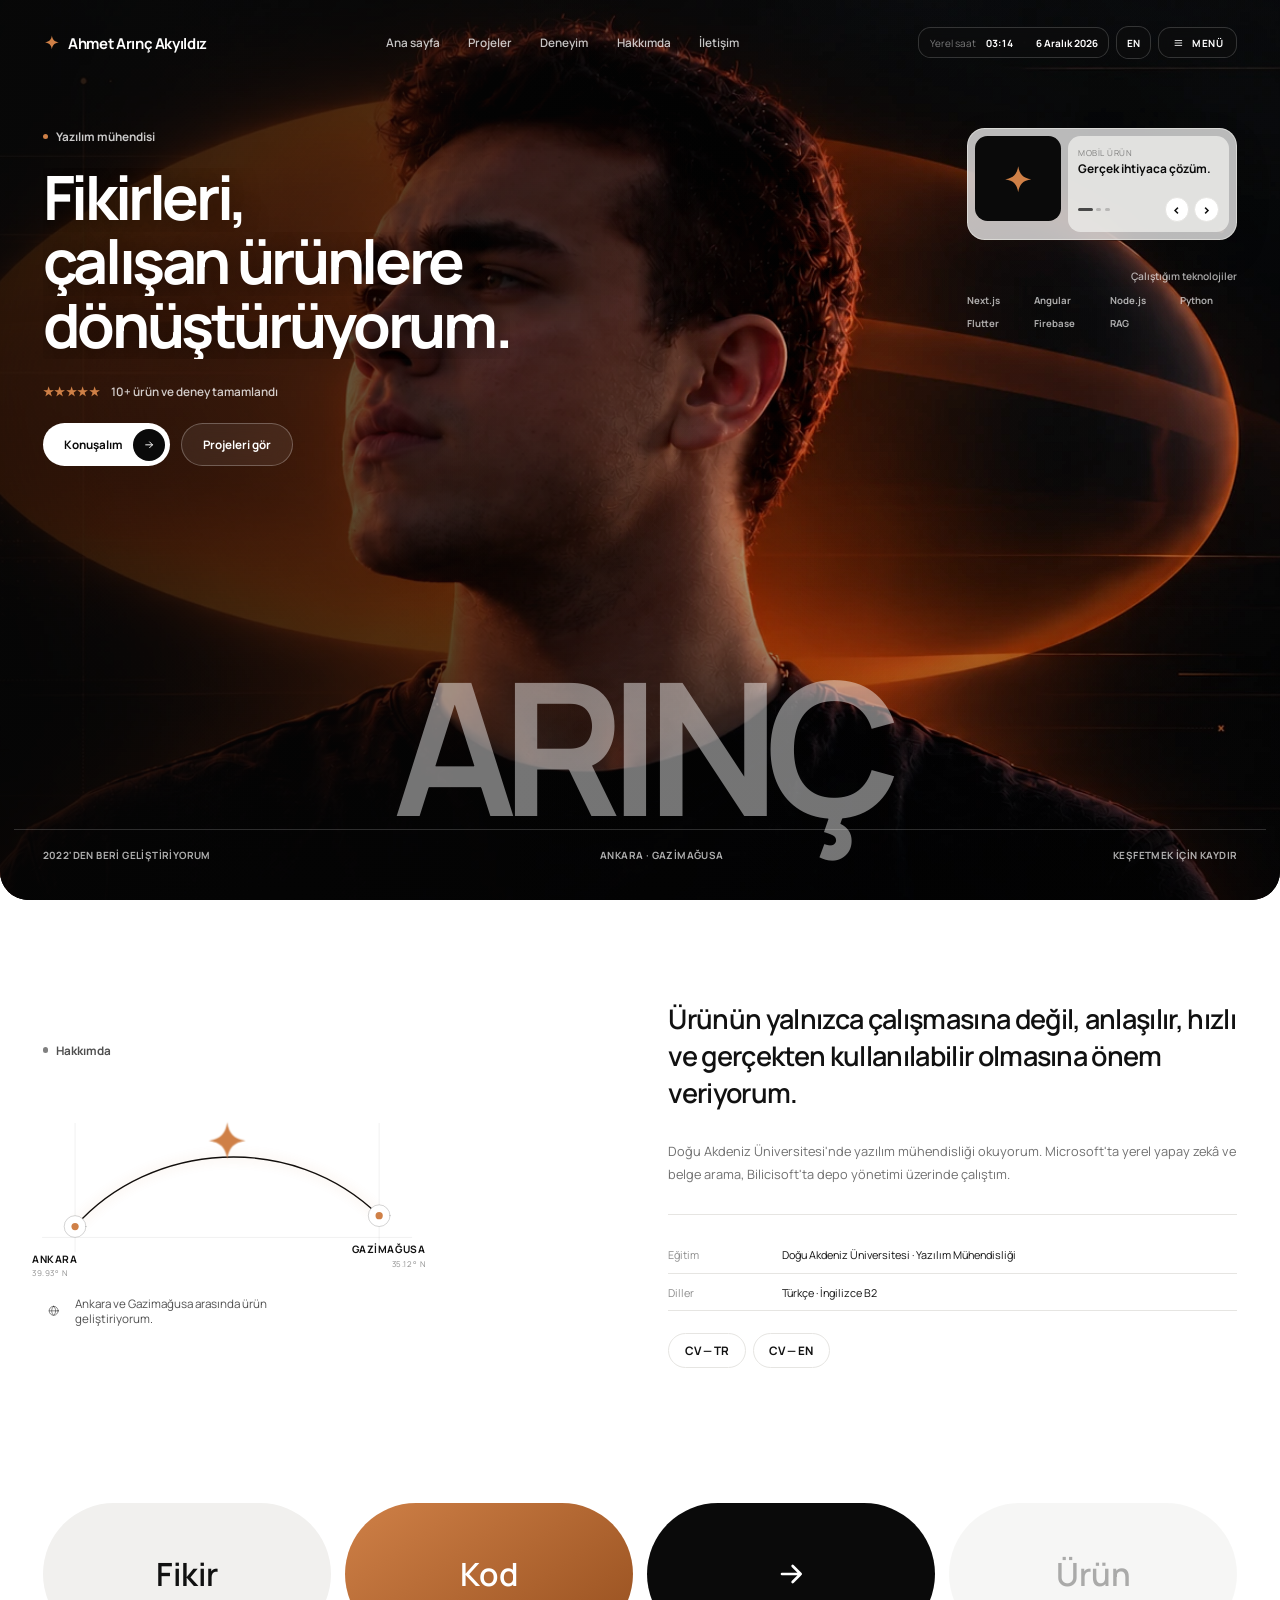
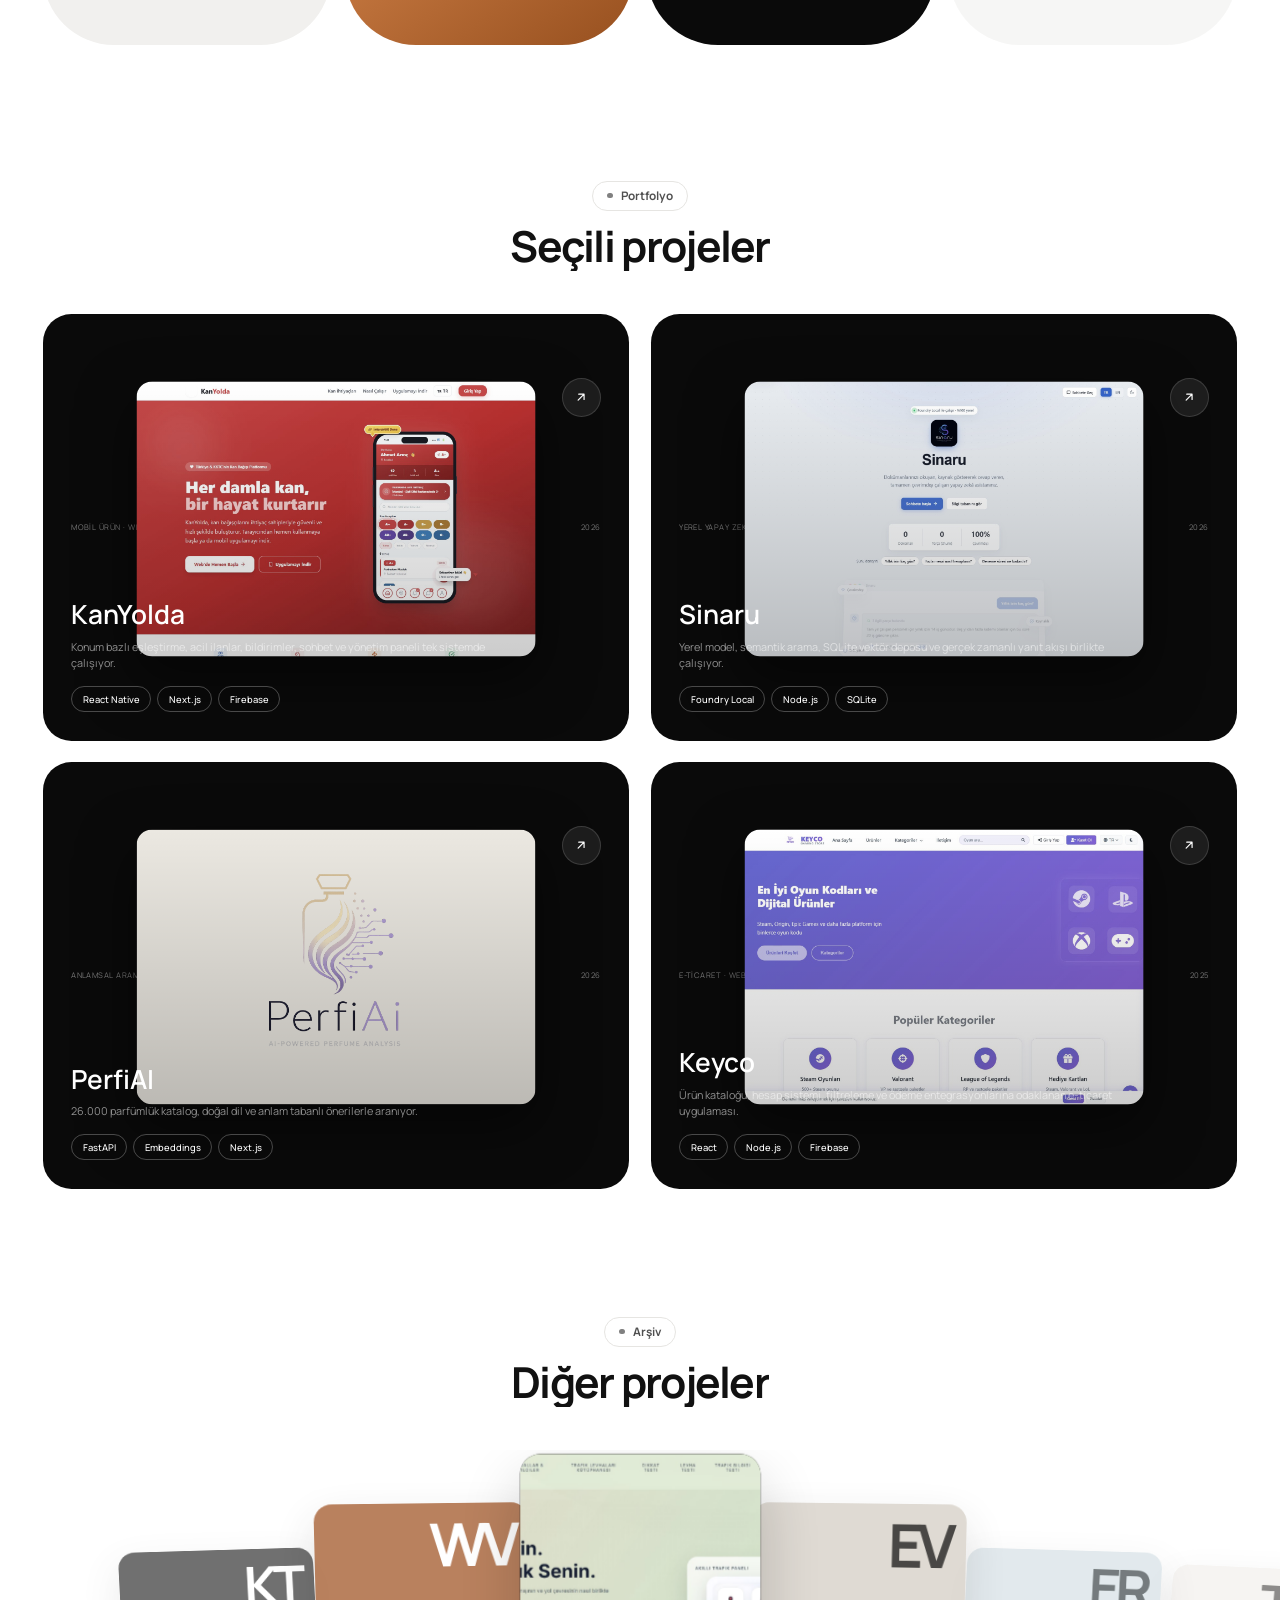
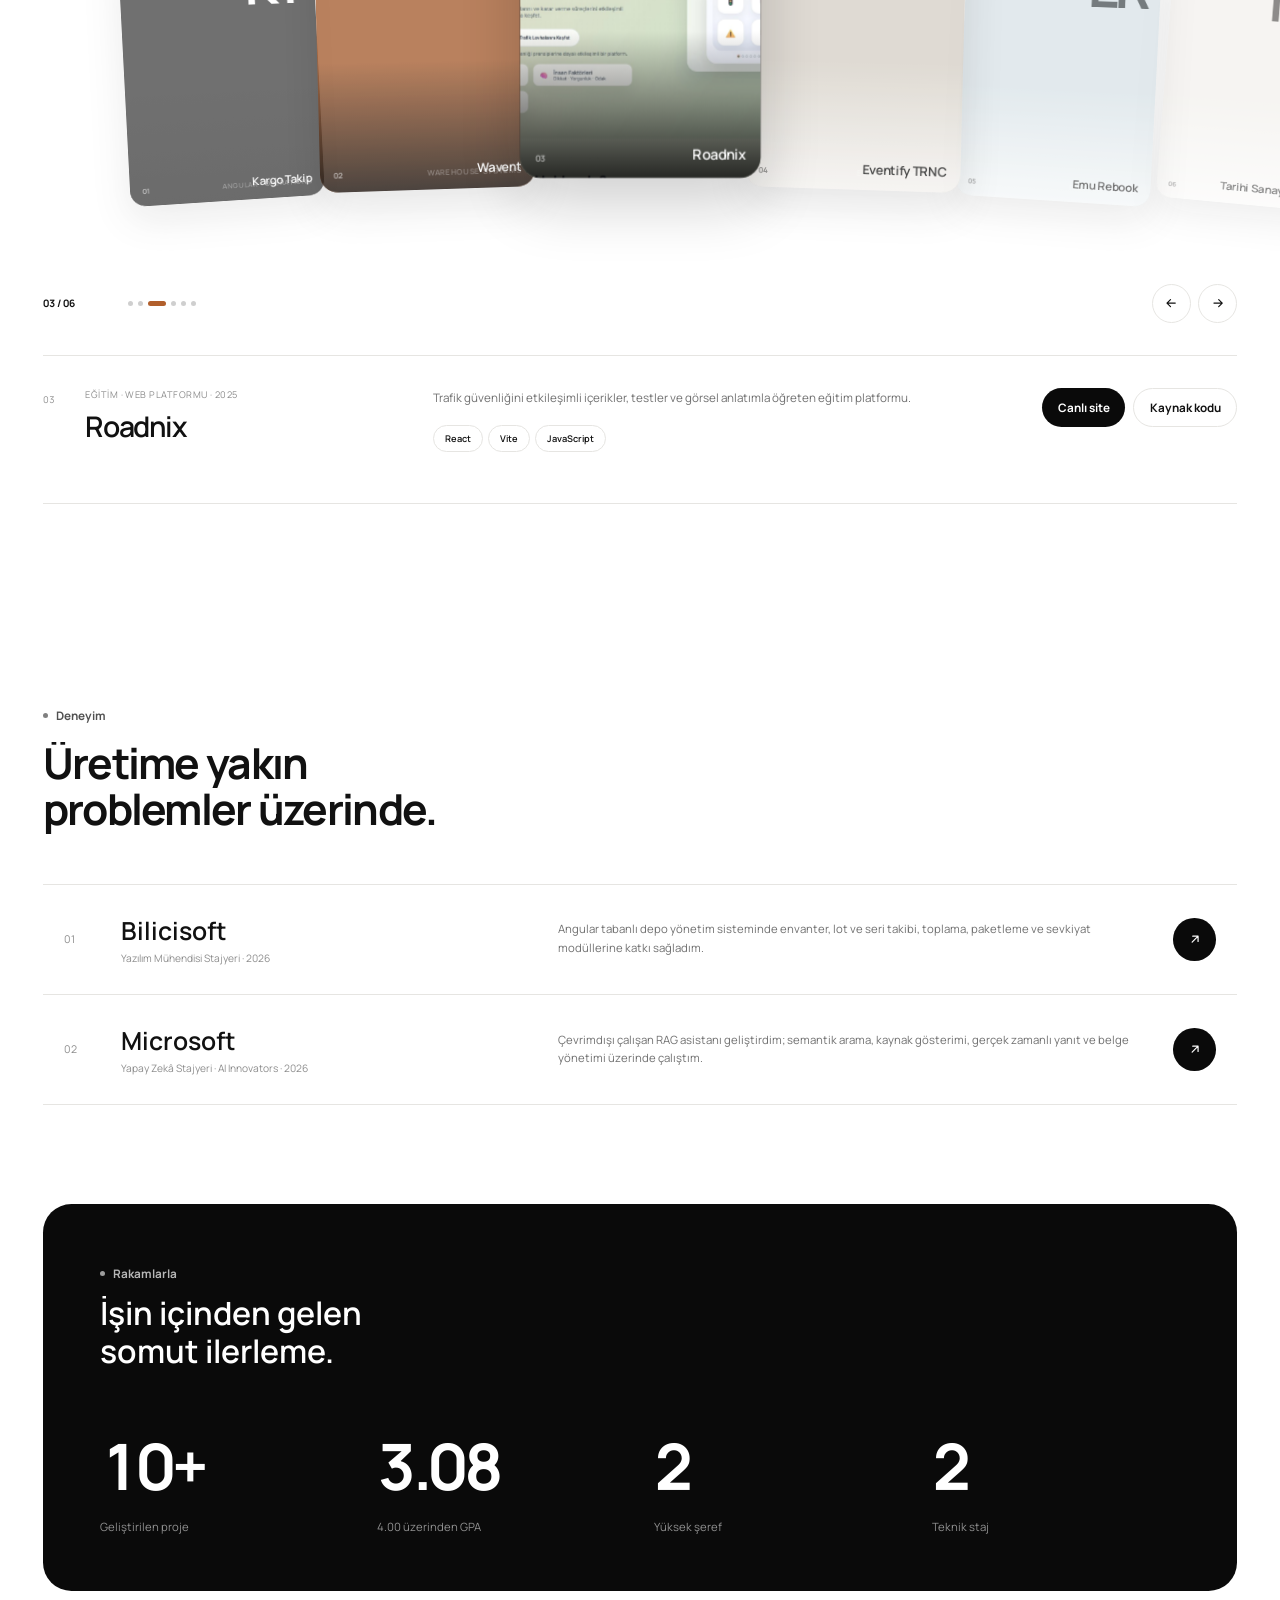
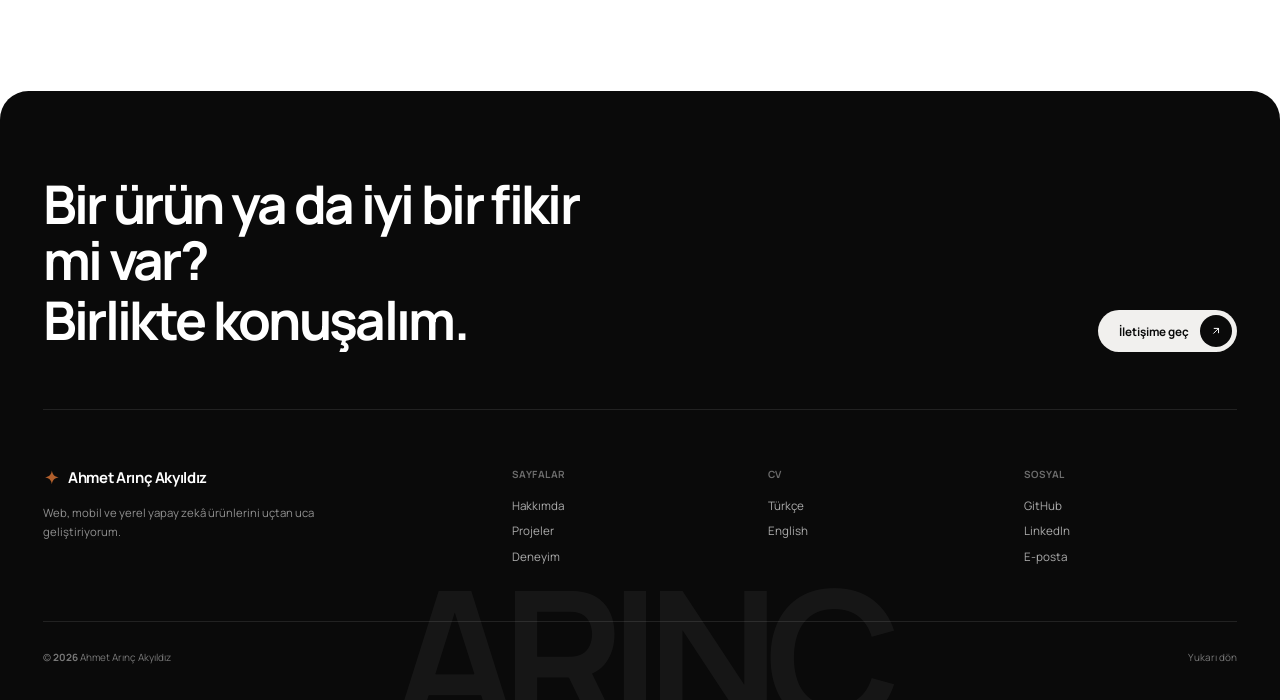
==== commit 5603c3ee: "Replace generic about icon with route motif" ====
--- a/index.html
+++ b/index.html
@@ -4,7 +4,7 @@
   <title>Ahmet Arınç Akyıldız — Yazılım Mühendisi</title>
   <meta name="description" content="Ahmet Arınç Akyıldız'ın web, mobil ve yerel yapay zekâ projelerini içeren yazılım mühendisliği portfolyosu."><meta name="theme-color" content="#0a0a0a">
   <meta property="og:type" content="profile"><meta property="og:title" content="Ahmet Arınç Akyıldız — Yazılım Mühendisi"><meta property="og:description" content="Web, mobil ve yerel yapay zekâ projeleri."><meta property="og:image" content="https://www.arincakyildiz.com.tr/assets/og-preview.png">
-  <link rel="canonical" href="https://www.arincakyildiz.com.tr/"><link rel="icon" type="image/svg+xml" href="favicon.svg?v=19"><link rel="alternate icon" type="image/png" href="favicon.png?v=19"><link rel="apple-touch-icon" href="assets/logo.png?v=19"><link rel="manifest" href="site.webmanifest"><link rel="preload" href="assets/fonts/manrope-0.ttf" as="font" type="font/ttf" crossorigin><link rel="stylesheet" href="assets/fonts/manrope.css"><link rel="stylesheet" href="styles.css?v=58">
+  <link rel="canonical" href="https://www.arincakyildiz.com.tr/"><link rel="icon" type="image/svg+xml" href="favicon.svg?v=19"><link rel="alternate icon" type="image/png" href="favicon.png?v=19"><link rel="apple-touch-icon" href="assets/logo.png?v=19"><link rel="manifest" href="site.webmanifest"><link rel="preload" href="assets/fonts/manrope-0.ttf" as="font" type="font/ttf" crossorigin><link rel="stylesheet" href="assets/fonts/manrope.css"><link rel="stylesheet" href="styles.css?v=60">
   <script type="application/ld+json">{"@context":"https://schema.org","@type":"Person","name":"Ahmet Arınç Akyıldız","url":"https://www.arincakyildiz.com.tr/","email":"mailto:ahmetarincakyildiz@gmail.com","jobTitle":"Software Engineering Student","sameAs":["https://github.com/arincakyildiz","https://www.linkedin.com/in/ahmetarincakyildiz"]}</script>
 </head><body>
   <a class="skip-link" href="#main" data-i18n="skip">İçeriğe geç</a>
@@ -23,7 +23,7 @@
       </div><div class="shell hero-status hero-ready"><span data-i18n="hero.since">2022'den beri geliştiriyorum</span><span data-i18n="hero.location">Ankara · Gazimağusa</span><span data-i18n="hero.scroll">Keşfetmek için kaydır</span></div>
     </section>
 
-    <section id="about" class="about section-pad"><div class="shell about-grid"><div class="about-symbol"><svg viewBox="0 0 24 24" aria-hidden="true"><circle cx="12" cy="12" r="9.25"/><path d="M12 2.75c2.6 2.3 4 5.8 4 9.25s-1.4 6.95-4 9.25c-2.6-2.3-4-5.8-4-9.25s1.4-6.95 4-9.25zM2.75 12h18.5"/></svg><p class="eyebrow reveal"><span></span><b data-i18n="about.eyebrow">Hakkımda</b></p><div class="about-location reveal"><svg viewBox="0 0 24 24"><circle cx="12" cy="12" r="9.25"/><path d="M12 2.75c2.6 2.3 4 5.8 4 9.25s-1.4 6.95-4 9.25c-2.6-2.3-4-5.8-4-9.25s1.4-6.95 4-9.25zM2.75 12h18.5"/></svg><span data-i18n="about.location">Ankara ve Gazimağusa arasında ürün geliştiriyorum.</span></div></div><div class="about-content"><h2 class="word-reveal" data-i18n="about.statement">Ürünün yalnızca çalışmasına değil, anlaşılır, hızlı ve gerçekten kullanılabilir olmasına önem veriyorum.</h2><p class="about-detail reveal" data-i18n="about.detail">Doğu Akdeniz Üniversitesi'nde yazılım mühendisliği okuyorum. Microsoft'ta yerel yapay zekâ ve belge arama, Bilicisoft'ta depo yönetimi üzerinde çalıştım.</p><div class="about-meta reveal"><dl><div><dt data-i18n="about.education">Eğitim</dt><dd data-i18n="about.educationValue">Doğu Akdeniz Üniversitesi · Yazılım Mühendisliği</dd></div><div><dt data-i18n="about.languages">Diller</dt><dd data-i18n="about.languagesValue">Türkçe · İngilizce B2</dd></div></dl><div class="cv-buttons"><a class="pill pill-outline" href="assets/cv-tr.pdf" target="_blank">CV — TR</a><a class="pill pill-outline" href="assets/cv-en.pdf" target="_blank">CV — EN</a></div></div></div></div></section>
+    <section id="about" class="about section-pad"><div class="shell about-grid"><div class="about-symbol"><div class="about-route reveal" aria-hidden="true"><svg viewBox="0 0 440 190"><path class="route-grid" d="M16 154H424M52 28v142M388 28v142"/><path class="route-line" pathLength="1" d="M52 142C135 48 292 36 388 130"/><path class="route-shadow" d="M52 142C135 48 292 36 388 130"/><circle class="route-ring route-ring-a" cx="52" cy="142" r="12"/><circle class="route-node" cx="52" cy="142" r="4"/><circle class="route-ring route-ring-b" cx="388" cy="130" r="12"/><circle class="route-node" cx="388" cy="130" r="4"/><g class="route-mark" transform="translate(198 25) scale(.92)"><path d="M24 2c2.2 13.8 7.9 19.6 22 22-14.1 2.4-19.8 8.2-22 22-2.2-13.8-7.9-19.6-22-22 14.1-2.4 19.8-8.2 22-22Z"/></g></svg><span class="route-city route-city-a"><b>ANKARA</b><small>39.93° N</small></span><span class="route-city route-city-b"><b>GAZİMAĞUSA</b><small>35.12° N</small></span></div><p class="eyebrow reveal"><span></span><b data-i18n="about.eyebrow">Hakkımda</b></p><div class="about-location reveal"><svg viewBox="0 0 24 24"><circle cx="12" cy="12" r="9.25"/><path d="M12 2.75c2.6 2.3 4 5.8 4 9.25s-1.4 6.95-4 9.25c-2.6-2.3-4-5.8-4-9.25s1.4-6.95 4-9.25zM2.75 12h18.5"/></svg><span data-i18n="about.location">Ankara ve Gazimağusa arasında ürün geliştiriyorum.</span></div></div><div class="about-content"><h2 class="word-reveal" data-i18n="about.statement">Ürünün yalnızca çalışmasına değil, anlaşılır, hızlı ve gerçekten kullanılabilir olmasına önem veriyorum.</h2><p class="about-detail reveal" data-i18n="about.detail">Doğu Akdeniz Üniversitesi'nde yazılım mühendisliği okuyorum. Microsoft'ta yerel yapay zekâ ve belge arama, Bilicisoft'ta depo yönetimi üzerinde çalıştım.</p><div class="about-meta reveal"><dl><div><dt data-i18n="about.education">Eğitim</dt><dd data-i18n="about.educationValue">Doğu Akdeniz Üniversitesi · Yazılım Mühendisliği</dd></div><div><dt data-i18n="about.languages">Diller</dt><dd data-i18n="about.languagesValue">Türkçe · İngilizce B2</dd></div></dl><div class="cv-buttons"><a class="pill pill-outline" href="assets/cv-tr.pdf" target="_blank">CV — TR</a><a class="pill pill-outline" href="assets/cv-en.pdf" target="_blank">CV — EN</a></div></div></div></div></section>
 
     <section class="build-band" aria-label="Fikirden ürüne"><ul class="shell"><li class="tile tile-light reveal" data-i18n="band.idea">Fikir</li><li class="tile tile-accent reveal" data-i18n="band.code">Kod</li><li class="tile tile-dark reveal"><svg viewBox="0 0 24 24"><path d="M5 12h14M13 6l6 6-6 6"/></svg></li><li class="tile tile-ghost reveal" data-i18n="band.product">Ürün</li></ul></section>
 
--- a/styles.css
+++ b/styles.css
@@ -7,7 +7,7 @@
 
 .hero{position:relative;isolation:isolate;overflow:hidden;min-height:100lvh;border-radius:0 0 2rem 2rem;background:#c9c9c9}.liquid-reveal,.liquid-reveal>img,.liquid-reveal>canvas{position:absolute;inset:0;width:100%;height:100%}.liquid-reveal{z-index:0}.liquid-reveal>img{object-fit:cover;filter:saturate(.42) contrast(.82) brightness(1.16);opacity:.54}.liquid-reveal>canvas{pointer-events:none}.hero-vignette{position:absolute;inset:0;z-index:1;background:linear-gradient(180deg,#ffffff9c 0%,#ffffff24 42%,#ffffffa8 100%);pointer-events:none}.hero-watermark{position:absolute;inset-inline:0;bottom:6rem;z-index:1;text-align:center;font-size:13rem;font-weight:700;line-height:.75;letter-spacing:-.08em;color:#ffffff70;pointer-events:none;user-select:none;opacity:0;transform:translateY(20px)}body.ready .hero-watermark{opacity:.45;transform:none;transition:1s var(--ease) .3s}.hero-grid{position:relative;z-index:2;display:grid;grid-template-columns:repeat(12,1fr);gap:2.5rem;min-height:calc(100lvh - 5rem);padding-top:9rem;padding-bottom:7rem}.hero-copy{grid-column:span 7;display:flex;flex-direction:column;align-items:flex-start;gap:1.65rem}.eyebrow{display:inline-flex;align-items:center;gap:.55rem;font-size:.825rem;font-weight:650;color:#111b}.eyebrow>span{width:.38rem;height:.38rem;border-radius:50%;background:#1118}.eyebrow b{font-weight:650}.hero h1{max-width:12ch;font-size:4.3rem;font-weight:650;line-height:.96;letter-spacing:-.055em}.line-reveal>span{display:block;overflow:hidden;padding-bottom:.08em}.line-reveal>span>i{display:block;font-style:normal;transform:translateY(110%);opacity:0}.hero-proof{display:flex;align-items:center;gap:.75rem;font-size:.825rem;font-weight:600;color:#111a}.stars{color:var(--accent);letter-spacing:.05em}.hero-ctas{display:flex;gap:.75rem;flex-wrap:wrap}.pill{display:inline-flex;align-items:center;gap:.75rem;border-radius:999px;font-size:.82rem;font-weight:650;min-height:3rem;transition:transform .35s var(--ease),background .3s;padding:.75rem 1.5rem}.pill:hover{transform:scale(1.04)}.pill-dark{background:var(--ink);color:#fff;padding:.38rem .38rem .38rem 1.5rem}.pill-light{background:var(--surface);color:var(--ink);padding:.38rem .38rem .38rem 1.5rem}.pill-outline{border:1px solid var(--line);background:#ffffff3d}.round-arrow{width:2.25rem;height:2.25rem;border-radius:50%;display:grid;place-items:center;background:#fff;color:var(--ink);transition:transform .3s}.pill-light .round-arrow{background:var(--ink);color:#fff}.pill:hover .round-arrow{transform:translateX(3px)}.round-arrow svg{width:1rem}.hero-side{grid-column:span 5;display:flex;flex-direction:column;align-items:flex-end;gap:2rem}.hero-card{width:19rem;padding:.5rem;background:#ffffffb8;border:1px solid #e6e5e2b3;border-radius:1.25rem;backdrop-filter:blur(12px);box-shadow:0 1rem 3rem #1111}.hero-card-main{display:flex;width:100%;gap:.5rem;text-align:left}.hero-card-mark{width:6rem;aspect-ratio:1;flex:none;display:grid;place-items:center;border-radius:.875rem;background:var(--ink);color:var(--accent-from);font-size:2rem}.hero-card-copy{flex:1;min-width:0;display:flex;flex-direction:column;justify-content:space-between;padding:.75rem;border-radius:.875rem;background:#f1f0eebd}.hero-card-copy small{text-transform:uppercase;letter-spacing:.06em;font-size:.58rem;color:#1117}.hero-card-copy strong{min-height:2.5rem;margin-top:.25rem;font-size:.84rem;line-height:1.35}.hero-card-controls{display:flex;justify-content:space-between;align-items:center}.card-dots{display:flex;gap:.25rem}.card-dots i{width:.38rem;height:.25rem;border-radius:999px;background:#1113;transition:.3s}.card-dots i.active{width:1rem;background:#111b}.mini-arrows{display:flex;gap:.3rem}.mini-arrows b{width:1.75rem;height:1.75rem;display:grid;place-items:center;border-radius:50%;background:#fff;border:1px solid var(--line);font-size:1rem}.tool-cloud{width:19rem}.tool-cloud>p{margin-bottom:.75rem;text-align:right;font-size:.72rem;font-weight:600;color:#1118}.tool-cloud>div{display:grid;grid-template-columns:repeat(4,auto);gap:.7rem}.tool-cloud span{font-size:.68rem;font-weight:650;color:#111a}.hero-status{position:relative;z-index:2;display:flex;justify-content:space-between;gap:1rem;border-top:1px solid #1112;padding-top:1.25rem;padding-bottom:1.25rem;font-size:.7rem;font-weight:650;text-transform:uppercase;letter-spacing:.04em;color:#1119}.hero-ready{opacity:0;transform:translateY(18px)}body.ready .hero-ready{opacity:1;transform:none;transition:.8s var(--ease)}body.ready .hero-copy .hero-ready:nth-child(1){transition-delay:.2s}body.ready .hero-copy .hero-ready:nth-child(2){transition-delay:.26s}body.ready .hero-copy .hero-ready:nth-child(3){transition-delay:.62s}body.ready .hero-copy .hero-ready:nth-child(4){transition-delay:.72s}body.ready .hero-side .hero-ready:nth-child(1){transition-delay:.38s}body.ready .hero-side .hero-ready:nth-child(2){transition-delay:.52s}body.ready .hero-status{transition-delay:.85s}
 
-.section-pad{padding-block:7rem}.about-grid{display:grid;grid-template-columns:1fr 1fr;gap:4rem;align-items:center}.about-symbol{position:relative;min-height:20rem;display:flex;flex-direction:column;justify-content:space-between}.about-symbol>svg{position:absolute;left:-1.5rem;top:50%;width:20rem;height:20rem;transform:translateY(-50%);color:#1111;stroke-width:1}.about-location{position:relative;display:flex;align-items:center;gap:.75rem;max-width:18rem;font-size:.82rem;color:#111b}.about-location svg{width:1.5rem;flex:none;stroke-width:1.4}.about-content{display:flex;flex-direction:column;gap:2rem}.about-content h2{font-size:1.9rem;font-weight:550;line-height:1.38;letter-spacing:-.025em}.word-reveal .word{display:inline-block;opacity:0;transform:translateY(24px);transition:.7s cubic-bezier(.165,.84,.44,1)}.word-reveal.is-visible .word{opacity:1;transform:none}.about-detail{font-size:.9rem;line-height:1.8;color:#1119}.about-meta{border-top:1px solid var(--line);padding-top:1.5rem}.about-meta dl>div{display:grid;grid-template-columns:7rem 1fr;gap:1rem;padding:.75rem 0;border-bottom:1px solid var(--line);font-size:.76rem}.about-meta dt{color:var(--muted)}.cv-buttons{display:flex;gap:.5rem;margin-top:1.5rem}.cv-buttons .pill{min-height:2.5rem;padding:.6rem 1.1rem;background:#fff}
+.section-pad{padding-block:7rem}.about-grid{display:grid;grid-template-columns:1fr 1fr;gap:4rem;align-items:center}.about-symbol{position:relative;min-height:20rem;display:flex;flex-direction:column;justify-content:space-between}.about-route{position:absolute;left:-1rem;top:50%;width:min(28rem,100%);height:13rem;transform:translateY(-50%);transition:opacity .9s var(--ease),transform .9s var(--ease)}.about-route.reveal{transform:translateY(calc(-50% + 2rem))}.about-route.reveal.is-visible{transform:translateY(-50%)}.about-route svg{width:100%;height:100%;overflow:visible}.route-grid{fill:none;stroke:#1111;stroke-width:1}.route-line{fill:none;stroke:var(--ink);stroke-width:1.5;stroke-linecap:round;stroke-dasharray:1;stroke-dashoffset:1}.about-route.is-visible .route-line{stroke-dashoffset:0;transition:stroke-dashoffset 1.35s var(--ease) .2s}.route-shadow{fill:none;stroke:var(--accent-from);stroke-width:8;stroke-linecap:round;opacity:.08;filter:blur(6px)}.route-ring{fill:#fff;stroke:#1113;stroke-width:1}.route-node{fill:var(--accent-from);stroke:none}.route-mark{fill:var(--accent-from);stroke:none;opacity:0}.about-route.is-visible .route-mark{opacity:1;animation:routeMarkIn .8s var(--ease) .72s both}.route-city{position:absolute;display:grid;gap:.18rem;font-size:.64rem;letter-spacing:.06em}.route-city b{font-size:.72rem}.route-city small{color:var(--muted);font-size:.56rem}.route-city-a{left:.25rem;bottom:-.1rem}.route-city-b{right:.1rem;bottom:.55rem;text-align:right}@keyframes routeMarkIn{from{opacity:0;filter:blur(8px)}to{opacity:1;filter:blur(0)}}.about-location{position:relative;display:flex;align-items:center;gap:.75rem;max-width:18rem;font-size:.82rem;color:#111b}.about-location svg{width:1.5rem;flex:none;stroke-width:1.4}.about-content{display:flex;flex-direction:column;gap:2rem}.about-content h2{font-size:1.9rem;font-weight:550;line-height:1.38;letter-spacing:-.025em}.word-reveal .word{display:inline-block;opacity:0;transform:translateY(24px);transition:.7s cubic-bezier(.165,.84,.44,1)}.word-reveal.is-visible .word{opacity:1;transform:none}.about-detail{font-size:.9rem;line-height:1.8;color:#1119}.about-meta{border-top:1px solid var(--line);padding-top:1.5rem}.about-meta dl>div{display:grid;grid-template-columns:7rem 1fr;gap:1rem;padding:.75rem 0;border-bottom:1px solid var(--line);font-size:.76rem}.about-meta dt{color:var(--muted)}.cv-buttons{display:flex;gap:.5rem;margin-top:1.5rem}.cv-buttons .pill{min-height:2.5rem;padding:.6rem 1.1rem;background:#fff}
 
 .build-band ul{display:flex;gap:1rem;padding-block:2.5rem}.tile{flex:1;height:10rem;border-radius:999px;display:grid;place-items:center;font-size:2.25rem;font-weight:600;transition:transform .4s var(--ease)}.tile:hover{transform:scale(1.03)}.tile-light{background:var(--surface)}.tile-accent{background:linear-gradient(145deg,var(--accent-from),var(--accent-to));color:#fff}.tile-dark{background:var(--ink);color:#fff}.tile-dark svg{width:3rem}.tile-ghost{background:#f1f0ee99;color:#1115}
 
@@ -33,7 +33,7 @@
 @media(hover:hover) and (pointer:fine){.project-grid li:nth-child(odd){transform-origin:right center}.project-grid li:nth-child(even){transform-origin:left center}}
 
 @media(max-width:1024px){.desktop-nav{display:none}.clock-chip{display:none}.hero-grid{grid-template-columns:1fr 1fr}.hero-copy{grid-column:auto}.hero-side{grid-column:auto}.hero h1{font-size:3.7rem}.hero-watermark,.footer-watermark{font-size:11rem}.work-card{min-height:28rem}.stats-panel strong{font-size:3.8rem}}
-@media(max-width:640px){.shell{padding-inline:1.25rem}.header-inner{height:5rem}.brand{font-size:.88rem}.menu-button span{display:none}.menu-button{padding:.55rem}.language-button{padding:.55rem}.hero{min-height:auto}.hero-grid{display:flex;flex-direction:column;min-height:100svh;padding-top:7rem;padding-bottom:3rem;gap:2.5rem}.hero-copy{gap:1.25rem}.hero h1{font-size:2.8rem;max-width:13ch}.hero-side{align-items:stretch}.hero-card,.tool-cloud{width:100%}.tool-cloud>p{text-align:left}.tool-cloud>div{grid-template-columns:repeat(4,1fr)}.hero-status{font-size:.56rem}.hero-status span:nth-child(2){display:none}.hero-watermark{bottom:5rem;font-size:6.8rem}.section-pad{padding-block:5rem}.about-grid{grid-template-columns:1fr;gap:2rem}.about-symbol{min-height:13rem}.about-symbol>svg{width:13rem;height:13rem;left:-.75rem}.about-content h2{font-size:1.55rem}.about-meta dl>div{grid-template-columns:5rem 1fr}.build-band ul{flex-direction:column;gap:.75rem}.tile{height:6rem;font-size:1.8rem}.project-grid{grid-template-columns:1fr}.portfolio-heading h2,.experience>div>h2{font-size:2.35rem}.work-card{min-height:27rem;padding:1.5rem}.work-orbit{width:78%}.work-bottom{left:1.5rem;right:1.5rem;bottom:1.5rem}.work-card>em{right:1.5rem;top:4rem}.experience-list article{grid-template-columns:1.8rem 1fr 2.5rem;gap:1rem;padding:1.5rem .5rem}.experience-list article>p{grid-column:2/-1}.experience-list article>i{grid-column:3;grid-row:1;width:2.5rem;height:2.5rem}.stats-wrap{padding-bottom:5rem}.stats-panel{padding:3rem 1.5rem}.stats-panel ul{grid-template-columns:1fr 1fr;gap:2.5rem 1.5rem}.stats-panel strong{font-size:3rem}.footer-inner{padding-top:5rem}.footer-cta{align-items:flex-start;flex-direction:column}.footer-cta h2{font-size:2.5rem}.footer-columns{grid-template-columns:1fr 1fr}.footer-brand{grid-column:1/-1}.footer-legal{flex-direction:column}.footer-watermark{font-size:7rem}.overlay-nav button{font-size:2.4rem}.overlay-bottom{font-size:.6rem}.contact-modal{align-items:flex-end}.contact-panel{padding:1.5rem}.case-toolbar{height:3.8rem;padding:0 1rem}.case-page{width:calc(100% - 2.5rem)}.case-hero{grid-template-columns:1fr;gap:1.5rem;padding:3.5rem 0 2.5rem}.case-hero>p:first-child{grid-column:auto}.case-hero h2{font-size:4.2rem}.case-hero>p:last-child{font-size:1.45rem}.case-visual{padding:.7rem;border-radius:1.2rem}.case-facts{grid-template-columns:1fr 1fr}.case-facts>div:nth-child(2){border-right:0}.case-narrative{padding-top:3.5rem}.case-narrative section{grid-template-columns:2rem 1fr;gap:1rem}.case-narrative section>div{display:block}.case-narrative h3{margin-bottom:.75rem}.case-decisions{grid-template-columns:1fr;gap:1rem}.case-navigation button{font-size:.7rem}}
+@media(max-width:640px){.shell{padding-inline:1.25rem}.header-inner{height:5rem}.brand{font-size:.88rem}.menu-button span{display:none}.menu-button{padding:.55rem}.language-button{padding:.55rem}.hero{min-height:auto}.hero-grid{display:flex;flex-direction:column;min-height:100svh;padding-top:7rem;padding-bottom:3rem;gap:2.5rem}.hero-copy{gap:1.25rem}.hero h1{font-size:2.8rem;max-width:13ch}.hero-side{align-items:stretch}.hero-card,.tool-cloud{width:100%}.tool-cloud>p{text-align:left}.tool-cloud>div{grid-template-columns:repeat(4,1fr)}.hero-status{font-size:.56rem}.hero-status span:nth-child(2){display:none}.hero-watermark{bottom:5rem;font-size:6.8rem}.section-pad{padding-block:5rem}.about-grid{grid-template-columns:1fr;gap:2rem}.about-symbol{min-height:13rem}.about-route{left:0;width:100%;height:9rem}.about-content h2{font-size:1.55rem}.about-meta dl>div{grid-template-columns:5rem 1fr}.build-band ul{flex-direction:column;gap:.75rem}.tile{height:6rem;font-size:1.8rem}.project-grid{grid-template-columns:1fr}.portfolio-heading h2,.experience>div>h2{font-size:2.35rem}.work-card{min-height:27rem;padding:1.5rem}.work-orbit{width:78%}.work-bottom{left:1.5rem;right:1.5rem;bottom:1.5rem}.work-card>em{right:1.5rem;top:4rem}.experience-list article{grid-template-columns:1.8rem 1fr 2.5rem;gap:1rem;padding:1.5rem .5rem}.experience-list article>p{grid-column:2/-1}.experience-list article>i{grid-column:3;grid-row:1;width:2.5rem;height:2.5rem}.stats-wrap{padding-bottom:5rem}.stats-panel{padding:3rem 1.5rem}.stats-panel ul{grid-template-columns:1fr 1fr;gap:2.5rem 1.5rem}.stats-panel strong{font-size:3rem}.footer-inner{padding-top:5rem}.footer-cta{align-items:flex-start;flex-direction:column}.footer-cta h2{font-size:2.5rem}.footer-columns{grid-template-columns:1fr 1fr}.footer-brand{grid-column:1/-1}.footer-legal{flex-direction:column}.footer-watermark{font-size:7rem}.overlay-nav button{font-size:2.4rem}.overlay-bottom{font-size:.6rem}.contact-modal{align-items:flex-end}.contact-panel{padding:1.5rem}.case-toolbar{height:3.8rem;padding:0 1rem}.case-page{width:calc(100% - 2.5rem)}.case-hero{grid-template-columns:1fr;gap:1.5rem;padding:3.5rem 0 2.5rem}.case-hero>p:first-child{grid-column:auto}.case-hero h2{font-size:4.2rem}.case-hero>p:last-child{font-size:1.45rem}.case-visual{padding:.7rem;border-radius:1.2rem}.case-facts{grid-template-columns:1fr 1fr}.case-facts>div:nth-child(2){border-right:0}.case-narrative{padding-top:3.5rem}.case-narrative section{grid-template-columns:2rem 1fr;gap:1rem}.case-narrative section>div{display:block}.case-narrative h3{margin-bottom:.75rem}.case-decisions{grid-template-columns:1fr;gap:1rem}.case-navigation button{font-size:.7rem}}
 
 @media(max-width:1024px){.carousel-stage{height:28rem}.carousel-slide{width:14.5rem}.active-project-info{grid-template-columns:1fr 1.25fr}.active-project-actions{grid-column:1/-1;justify-content:flex-start}}
 @media(max-width:640px){.hero h1{font-size:2.62rem;max-width:13.5ch}.portfolio-heading{margin-bottom:1.75rem}.carousel-stage{height:24.5rem}.carousel-slide{width:13.5rem;top:1rem}.carousel-bar{margin-top:-.25rem}.carousel-progress{gap:1rem}.carousel-controls button{width:2.5rem;height:2.5rem}.active-project-info{grid-template-columns:1fr;gap:1.25rem;margin-top:1.5rem;padding:1.6rem 0}.project-info-heading h3{font-size:1.75rem}.active-project-actions{grid-column:auto;justify-content:flex-start}.active-project-actions .pill{font-size:.72rem}}
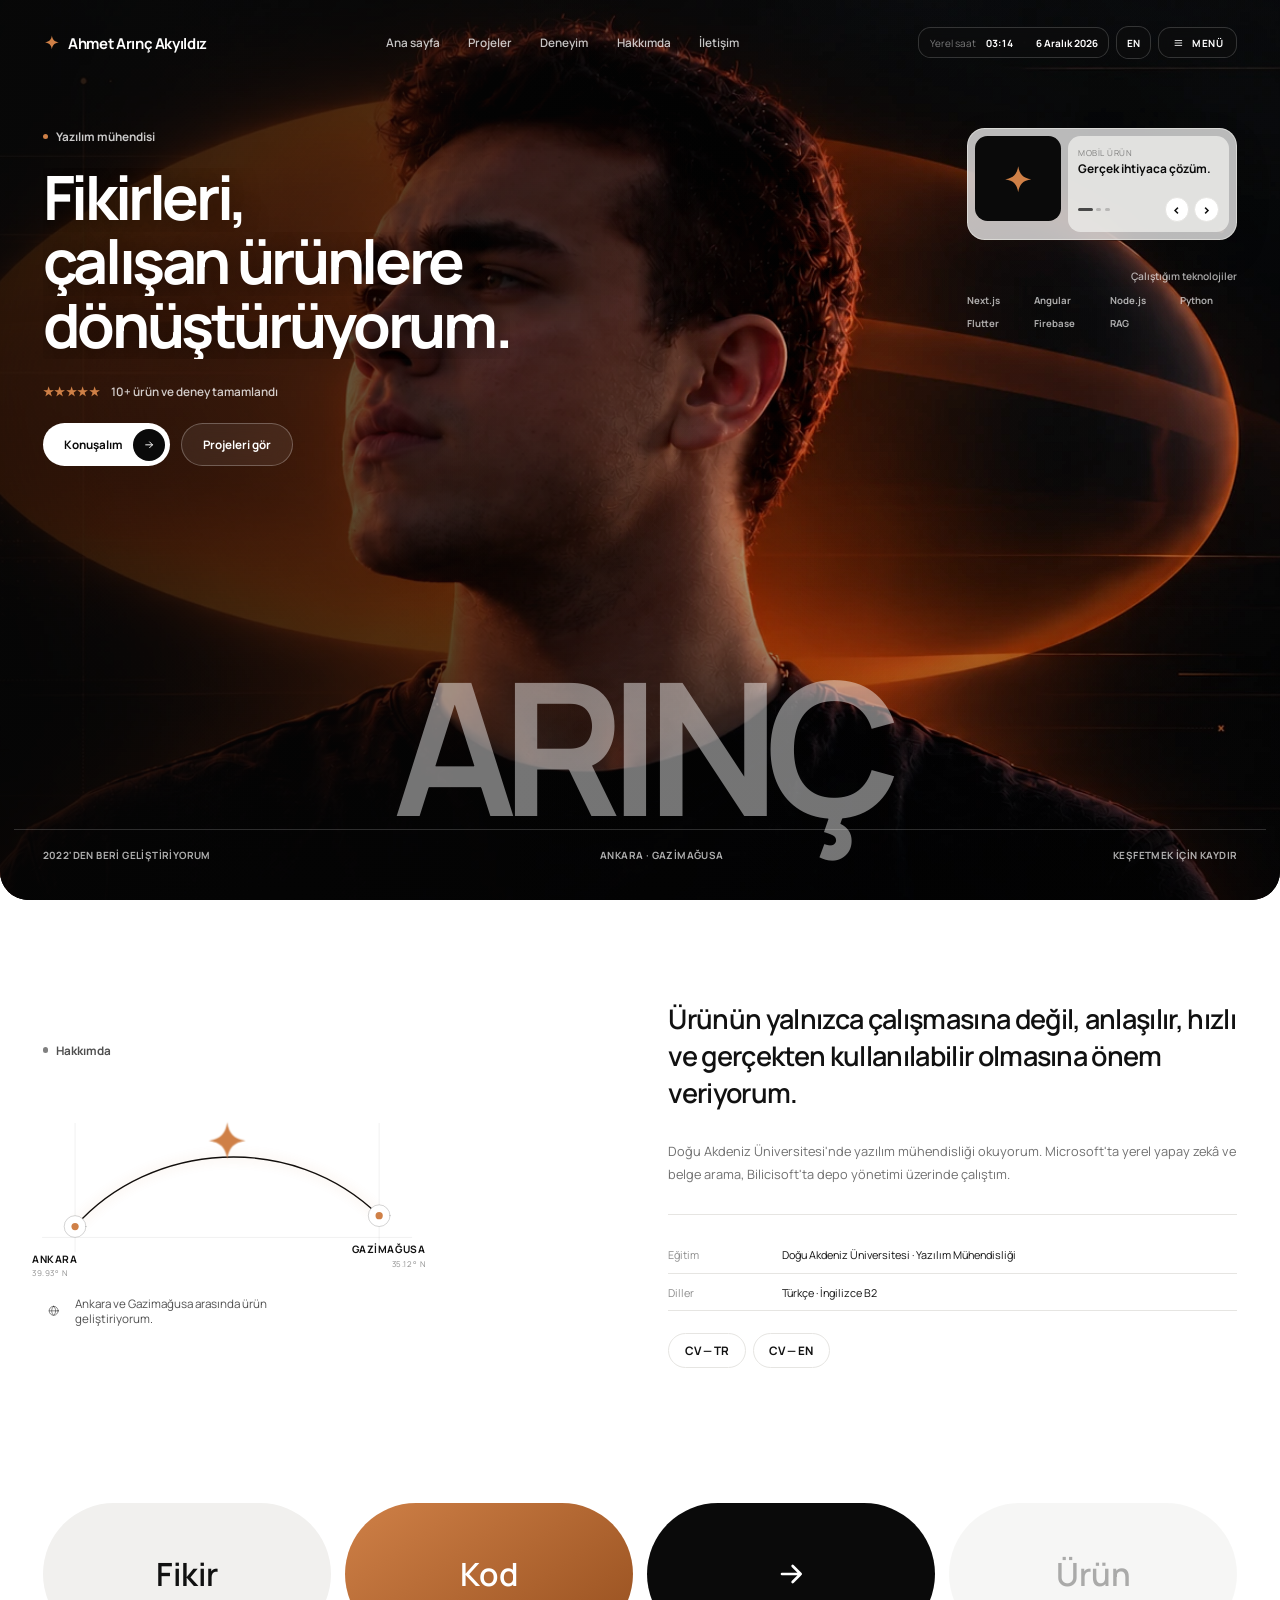
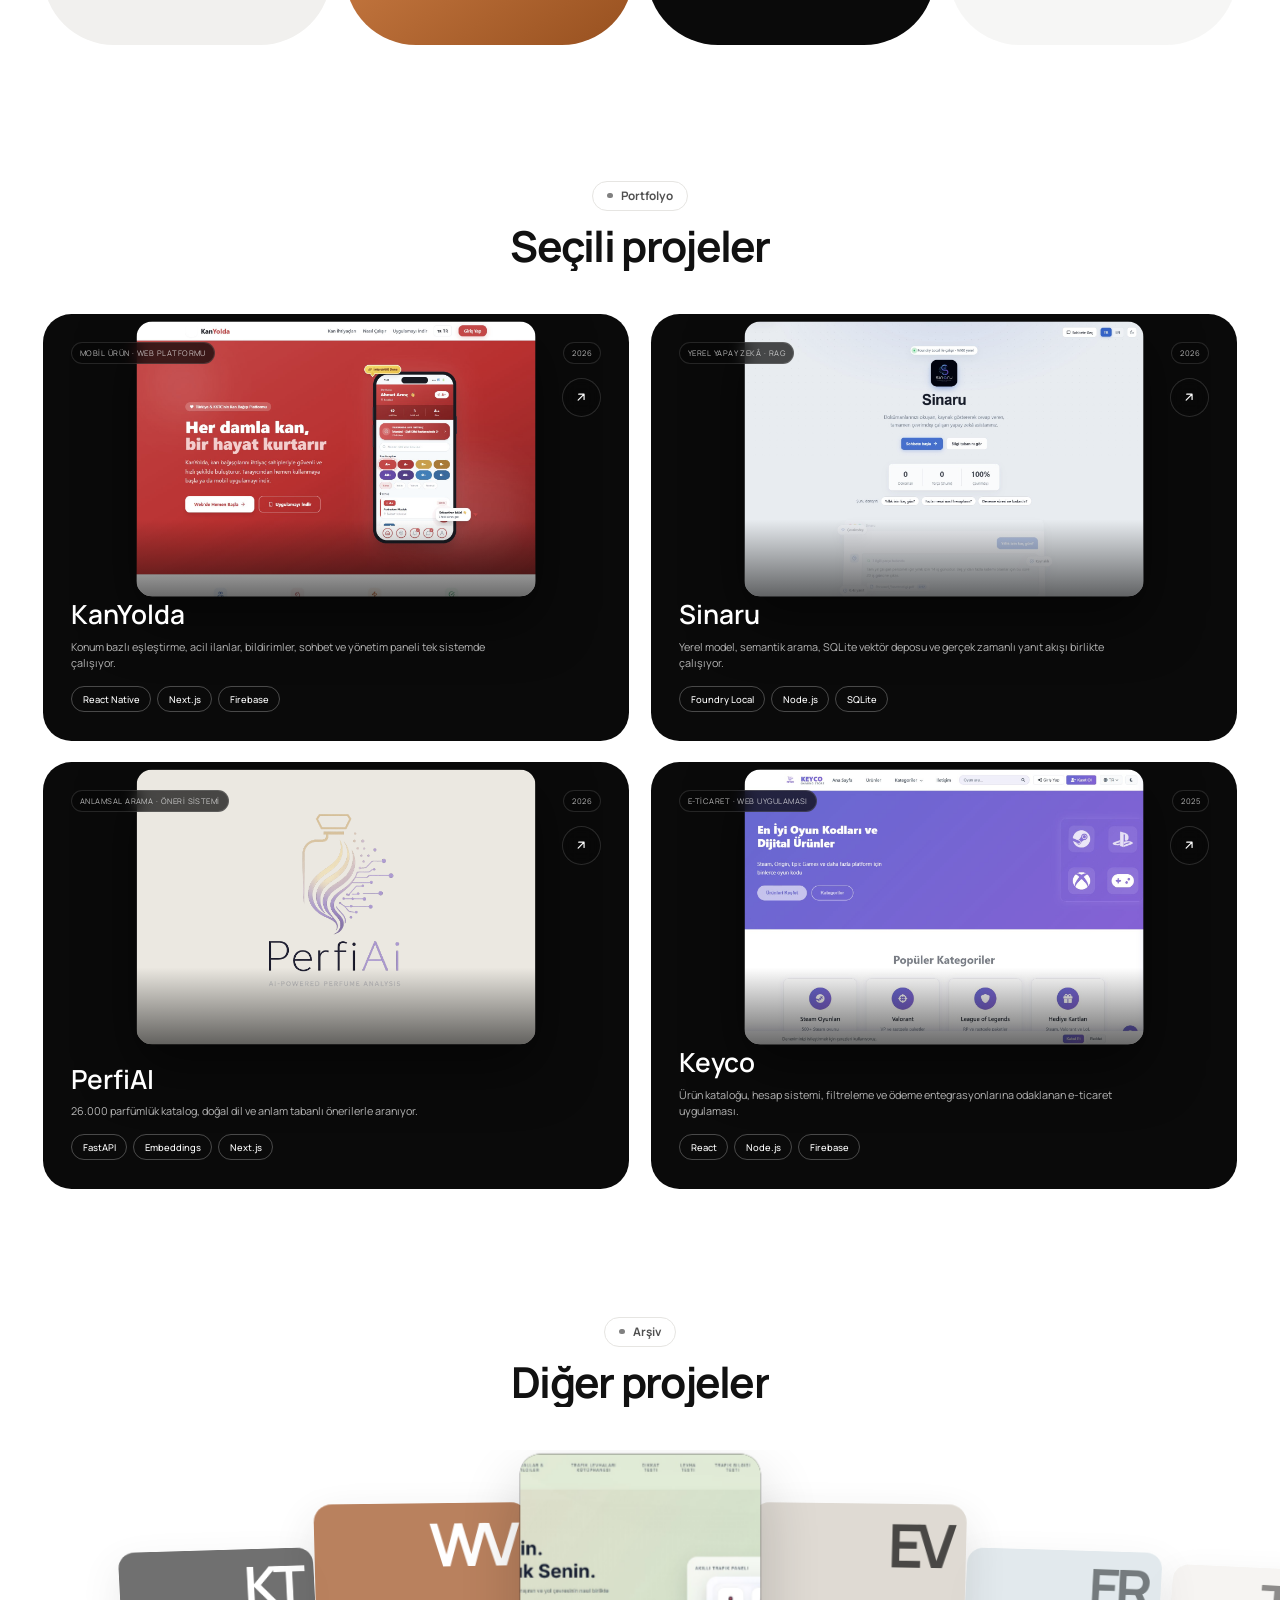
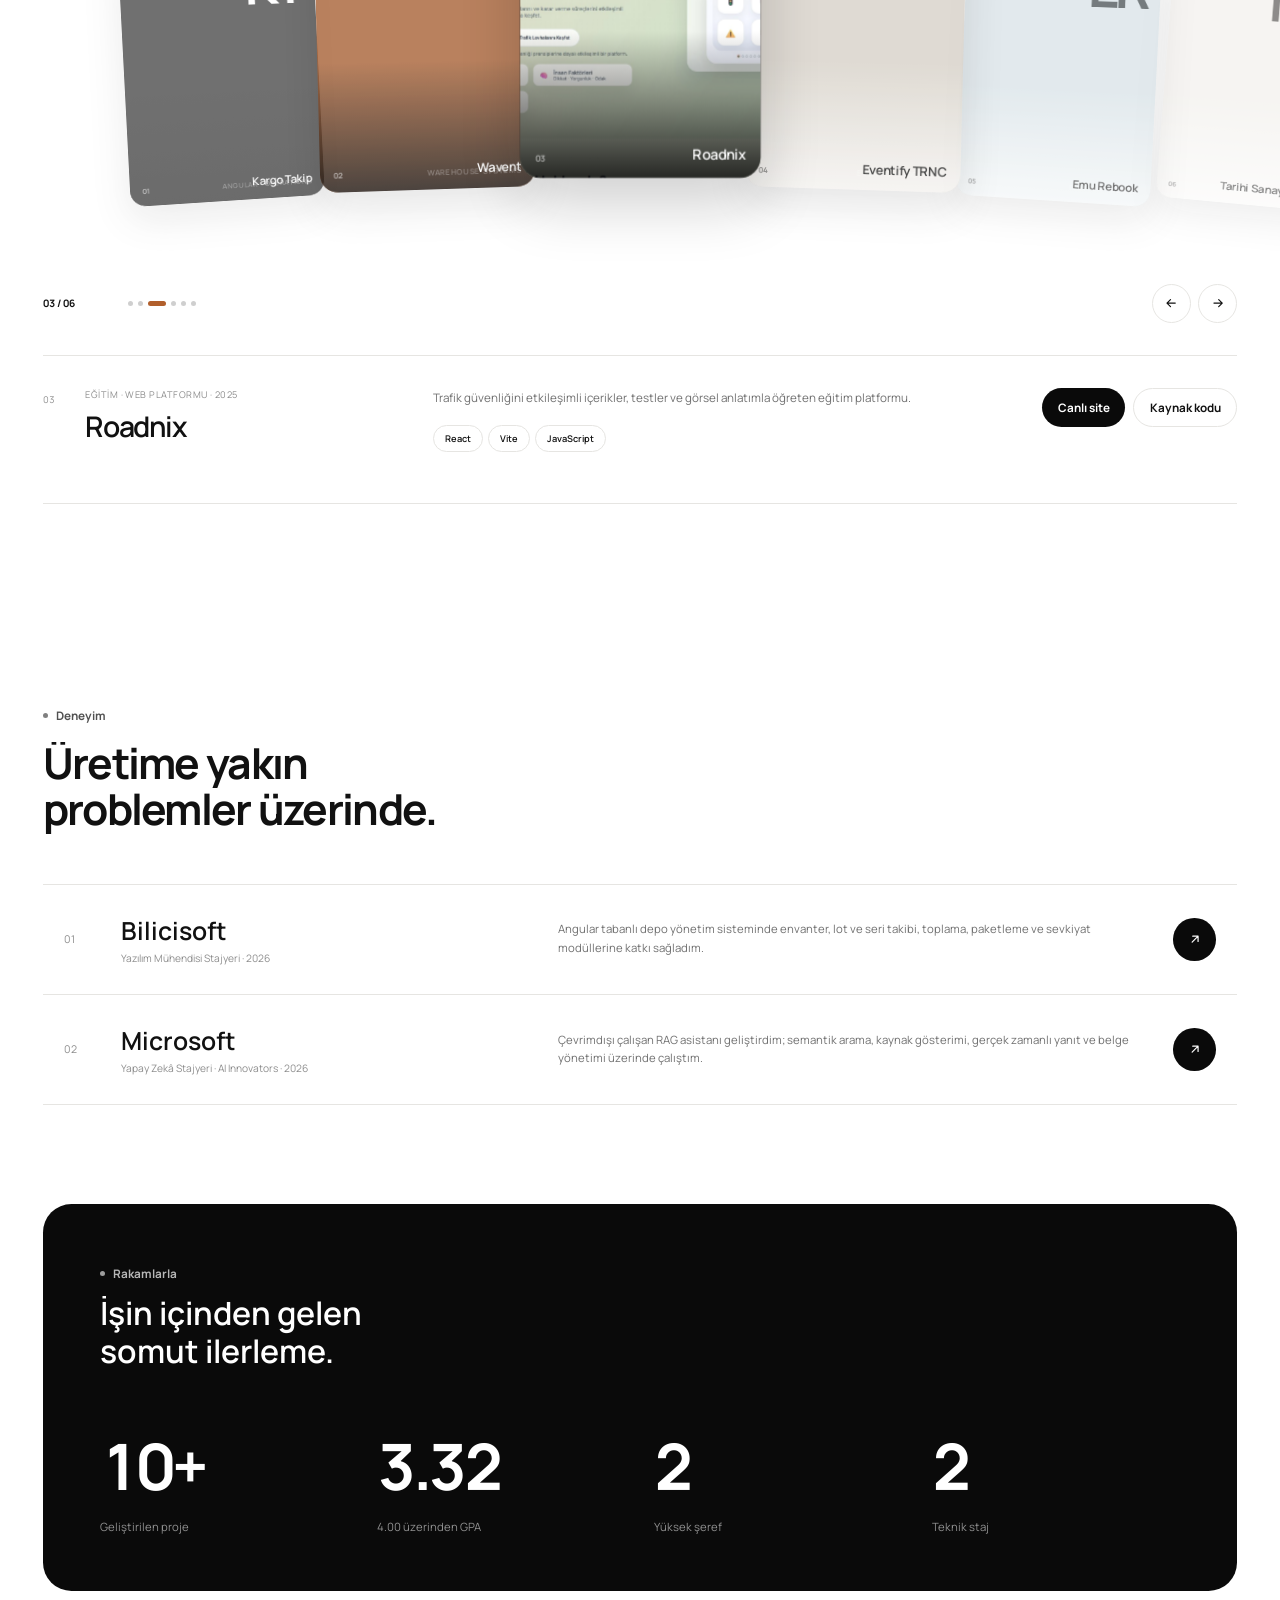
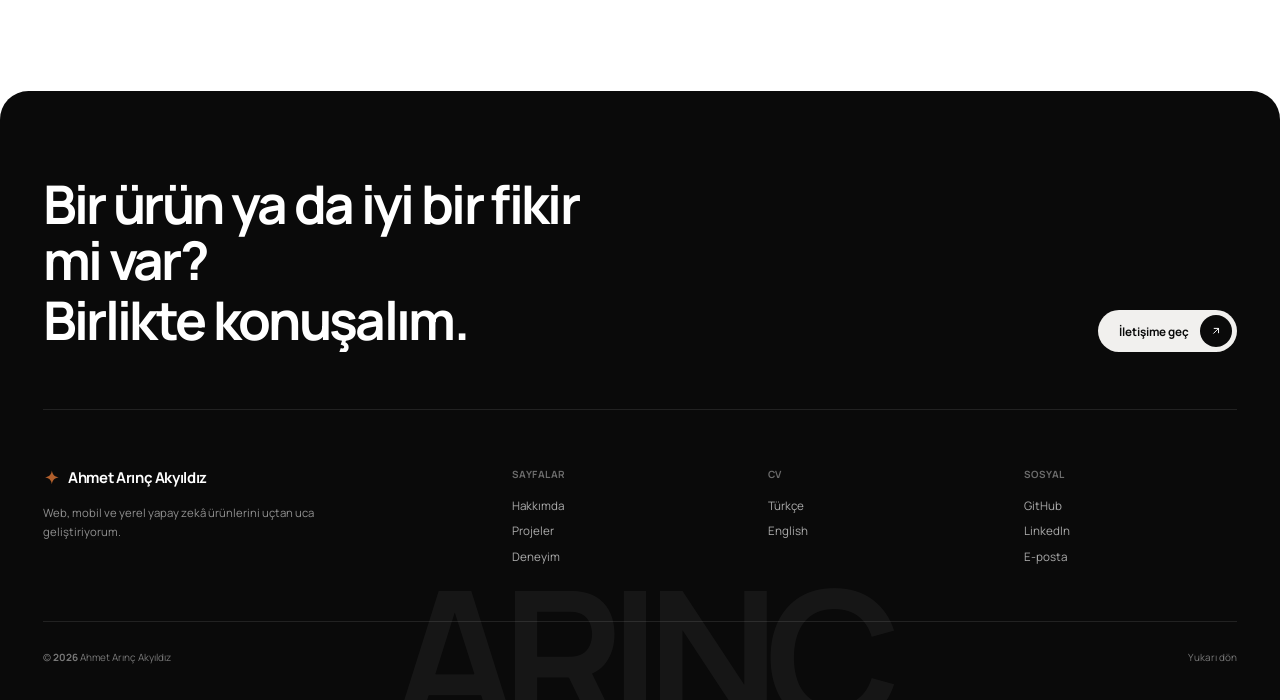
==== commit a281da05: "Separate project card images from readable content" ====
--- a/index.html
+++ b/index.html
@@ -4,7 +4,7 @@
   <title>Ahmet Arınç Akyıldız — Yazılım Mühendisi</title>
   <meta name="description" content="Ahmet Arınç Akyıldız'ın web, mobil ve yerel yapay zekâ projelerini içeren yazılım mühendisliği portfolyosu."><meta name="theme-color" content="#0a0a0a">
   <meta property="og:type" content="profile"><meta property="og:title" content="Ahmet Arınç Akyıldız — Yazılım Mühendisi"><meta property="og:description" content="Web, mobil ve yerel yapay zekâ projeleri."><meta property="og:image" content="https://www.arincakyildiz.com.tr/assets/og-preview.png">
-  <link rel="canonical" href="https://www.arincakyildiz.com.tr/"><link rel="icon" type="image/svg+xml" href="favicon.svg?v=19"><link rel="alternate icon" type="image/png" href="favicon.png?v=19"><link rel="apple-touch-icon" href="assets/logo.png?v=19"><link rel="manifest" href="site.webmanifest"><link rel="preload" href="assets/fonts/manrope-0.ttf" as="font" type="font/ttf" crossorigin><link rel="stylesheet" href="assets/fonts/manrope.css"><link rel="stylesheet" href="styles.css?v=60">
+  <link rel="canonical" href="https://www.arincakyildiz.com.tr/"><link rel="icon" type="image/svg+xml" href="favicon.svg?v=19"><link rel="alternate icon" type="image/png" href="favicon.png?v=19"><link rel="apple-touch-icon" href="assets/logo.png?v=19"><link rel="manifest" href="site.webmanifest"><link rel="preload" href="assets/fonts/manrope-0.ttf" as="font" type="font/ttf" crossorigin><link rel="stylesheet" href="assets/fonts/manrope.css"><link rel="stylesheet" href="styles.css?v=61">
   <script type="application/ld+json">{"@context":"https://schema.org","@type":"Person","name":"Ahmet Arınç Akyıldız","url":"https://www.arincakyildiz.com.tr/","email":"mailto:ahmetarincakyildiz@gmail.com","jobTitle":"Software Engineering Student","sameAs":["https://github.com/arincakyildiz","https://www.linkedin.com/in/ahmetarincakyildiz"]}</script>
 </head><body>
   <a class="skip-link" href="#main" data-i18n="skip">İçeriğe geç</a>
--- a/styles.css
+++ b/styles.css
@@ -11,7 +11,7 @@
 
 .build-band ul{display:flex;gap:1rem;padding-block:2.5rem}.tile{flex:1;height:10rem;border-radius:999px;display:grid;place-items:center;font-size:2.25rem;font-weight:600;transition:transform .4s var(--ease)}.tile:hover{transform:scale(1.03)}.tile-light{background:var(--surface)}.tile-accent{background:linear-gradient(145deg,var(--accent-from),var(--accent-to));color:#fff}.tile-dark{background:var(--ink);color:#fff}.tile-dark svg{width:3rem}.tile-ghost{background:#f1f0ee99;color:#1115}
 
-.portfolio-heading{text-align:center;display:grid;justify-items:center;gap:1rem;margin-bottom:3rem}.eyebrow-pill{border:1px solid var(--line);border-radius:999px;padding:.4rem 1rem}.portfolio-heading h2,.experience>div>h2{font-size:3rem;line-height:1;letter-spacing:-.04em;font-weight:650}.project-grid{display:grid;grid-template-columns:1fr 1fr;gap:1.5rem}.work-card{position:relative;width:100%;min-height:30rem;overflow:hidden;border-radius:2rem;background:var(--ink);color:#fff;padding:2rem;text-align:left;transition:transform .55s var(--ease),box-shadow .55s var(--ease)}.work-card:hover{transform:translateY(-8px) scale(1.012);box-shadow:0 2rem 4rem #1113}.work-meta{display:flex;justify-content:space-between;text-transform:uppercase;letter-spacing:.05em;color:#ffffff72;font-size:.65rem}.work-orbit{position:absolute;left:50%;top:48%;width:68%;aspect-ratio:1.45;transform:translate(-50%,-50%);border-radius:1.1rem;overflow:hidden;box-shadow:0 1.5rem 4rem #0008;transition:transform .8s var(--ease),filter .8s}.work-orbit::after{content:"";position:absolute;inset:0;background:linear-gradient(180deg,transparent,#0003)}.work-orbit img{width:100%;height:100%;object-fit:cover;object-position:top;filter:saturate(.75)}.work-orbit-contain img{object-fit:contain;background:#ece8df}.work-card:hover .work-orbit{transform:translate(-50%,-53%) scale(1.045) rotate(-1deg);filter:brightness(1.08)}.work-bottom{position:absolute;left:2rem;right:2rem;bottom:2rem;display:flex;flex-direction:column}.work-bottom>strong{font-size:1.85rem;font-weight:550}.work-bottom>span{max-width:32rem;margin-top:.45rem;font-size:.76rem;line-height:1.55;color:#ffffff8c}.work-bottom i{display:flex;flex-wrap:wrap;gap:.4rem;margin-top:1rem;font-style:normal}.work-bottom i b{border:1px solid #ffffff42;border-radius:999px;padding:.38rem .75rem;font-size:.66rem;font-weight:500}.work-card>em{position:absolute;right:2rem;top:4.5rem;width:2.75rem;height:2.75rem;display:grid;place-items:center;border-radius:50%;background:#ffffff14;border:1px solid #ffffff24;transition:.45s var(--ease)}.work-card:hover>em{transform:rotate(45deg) scale(1.08)}.work-card>em svg{width:1rem}
+.portfolio-heading{text-align:center;display:grid;justify-items:center;gap:1rem;margin-bottom:3rem}.eyebrow-pill{border:1px solid var(--line);border-radius:999px;padding:.4rem 1rem}.portfolio-heading h2,.experience>div>h2{font-size:3rem;line-height:1;letter-spacing:-.04em;font-weight:650}.project-grid{display:grid;grid-template-columns:1fr 1fr;gap:1.5rem}.work-card{position:relative;width:100%;min-height:30rem;overflow:hidden;border-radius:2rem;background:var(--ink);color:#fff;padding:2rem;text-align:left;transition:transform .55s var(--ease),box-shadow .55s var(--ease)}.work-card:hover{transform:translateY(-8px) scale(1.012);box-shadow:0 2rem 4rem #1113}.work-meta{position:absolute;z-index:3;left:2rem;right:2rem;top:2rem;display:flex;justify-content:space-between;text-transform:uppercase;letter-spacing:.05em;color:#ffffffb3;font-size:.65rem}.work-meta small{padding:.35rem .55rem;border:1px solid #ffffff1f;border-radius:999px;background:#080808b8;backdrop-filter:blur(8px)}.work-orbit{position:absolute;left:50%;top:34%;width:68%;aspect-ratio:1.45;transform:translate(-50%,-50%);border-radius:1.1rem;overflow:hidden;box-shadow:0 1.5rem 4rem #0008;transition:transform .8s var(--ease),filter .8s}.work-orbit::after{content:"";position:absolute;inset:0;background:linear-gradient(180deg,transparent 72%,#08080899)}.work-orbit img{width:100%;height:100%;object-fit:cover;object-position:top;filter:saturate(.75)}.work-orbit-contain img{object-fit:contain;background:#ece8df}.work-card:hover .work-orbit{transform:translate(-50%,-53%) scale(1.045) rotate(-1deg);filter:brightness(1.08)}.work-bottom{position:absolute;z-index:2;left:2rem;right:2rem;bottom:2rem;display:flex;flex-direction:column}.work-bottom>strong{font-size:1.85rem;font-weight:550}.work-bottom>span{max-width:32rem;margin-top:.45rem;font-size:.76rem;line-height:1.55;color:#ffffffb3}.work-bottom i{display:flex;flex-wrap:wrap;gap:.4rem;margin-top:1rem;font-style:normal}.work-bottom i b{border:1px solid #ffffff42;border-radius:999px;padding:.38rem .75rem;font-size:.66rem;font-weight:500}.work-card>em{position:absolute;z-index:3;right:2rem;top:4.5rem;width:2.75rem;height:2.75rem;display:grid;place-items:center;border-radius:50%;background:#080808a8;border:1px solid #ffffff24;backdrop-filter:blur(8px);transition:.45s var(--ease)}.work-card:hover>em{transform:rotate(45deg) scale(1.08)}.work-card>em svg{width:1rem}
 
 .experience .eyebrow{margin-bottom:1.25rem}.experience>div>h2{max-width:15ch;margin-bottom:3.5rem}.experience-list{border-bottom:1px solid var(--line)}.experience-list li{border-top:1px solid var(--line)}.experience-list article{display:grid;grid-template-columns:2.5rem minmax(13rem,.7fr) 1fr 3rem;gap:1.5rem;align-items:center;padding:2rem 1.5rem;border-radius:1.25rem;transition:.4s var(--ease)}.experience-list article:hover{background:var(--surface);padding-left:2rem;padding-right:1.25rem}.experience-list article>span{font-size:.75rem;color:var(--muted)}.experience-list h3{font-size:1.75rem;font-weight:550}.experience-list div p{margin-top:.3rem;font-size:.72rem;color:var(--muted)}.experience-list article>p{font-size:.8rem;line-height:1.65;color:#1119}.experience-list article>i{width:3rem;height:3rem;display:grid;place-items:center;border-radius:50%;background:var(--ink);color:#fff;transition:.4s var(--ease)}.experience-list article:hover>i{transform:translateX(5px)}
 
@@ -33,7 +33,7 @@
 @media(hover:hover) and (pointer:fine){.project-grid li:nth-child(odd){transform-origin:right center}.project-grid li:nth-child(even){transform-origin:left center}}
 
 @media(max-width:1024px){.desktop-nav{display:none}.clock-chip{display:none}.hero-grid{grid-template-columns:1fr 1fr}.hero-copy{grid-column:auto}.hero-side{grid-column:auto}.hero h1{font-size:3.7rem}.hero-watermark,.footer-watermark{font-size:11rem}.work-card{min-height:28rem}.stats-panel strong{font-size:3.8rem}}
-@media(max-width:640px){.shell{padding-inline:1.25rem}.header-inner{height:5rem}.brand{font-size:.88rem}.menu-button span{display:none}.menu-button{padding:.55rem}.language-button{padding:.55rem}.hero{min-height:auto}.hero-grid{display:flex;flex-direction:column;min-height:100svh;padding-top:7rem;padding-bottom:3rem;gap:2.5rem}.hero-copy{gap:1.25rem}.hero h1{font-size:2.8rem;max-width:13ch}.hero-side{align-items:stretch}.hero-card,.tool-cloud{width:100%}.tool-cloud>p{text-align:left}.tool-cloud>div{grid-template-columns:repeat(4,1fr)}.hero-status{font-size:.56rem}.hero-status span:nth-child(2){display:none}.hero-watermark{bottom:5rem;font-size:6.8rem}.section-pad{padding-block:5rem}.about-grid{grid-template-columns:1fr;gap:2rem}.about-symbol{min-height:13rem}.about-route{left:0;width:100%;height:9rem}.about-content h2{font-size:1.55rem}.about-meta dl>div{grid-template-columns:5rem 1fr}.build-band ul{flex-direction:column;gap:.75rem}.tile{height:6rem;font-size:1.8rem}.project-grid{grid-template-columns:1fr}.portfolio-heading h2,.experience>div>h2{font-size:2.35rem}.work-card{min-height:27rem;padding:1.5rem}.work-orbit{width:78%}.work-bottom{left:1.5rem;right:1.5rem;bottom:1.5rem}.work-card>em{right:1.5rem;top:4rem}.experience-list article{grid-template-columns:1.8rem 1fr 2.5rem;gap:1rem;padding:1.5rem .5rem}.experience-list article>p{grid-column:2/-1}.experience-list article>i{grid-column:3;grid-row:1;width:2.5rem;height:2.5rem}.stats-wrap{padding-bottom:5rem}.stats-panel{padding:3rem 1.5rem}.stats-panel ul{grid-template-columns:1fr 1fr;gap:2.5rem 1.5rem}.stats-panel strong{font-size:3rem}.footer-inner{padding-top:5rem}.footer-cta{align-items:flex-start;flex-direction:column}.footer-cta h2{font-size:2.5rem}.footer-columns{grid-template-columns:1fr 1fr}.footer-brand{grid-column:1/-1}.footer-legal{flex-direction:column}.footer-watermark{font-size:7rem}.overlay-nav button{font-size:2.4rem}.overlay-bottom{font-size:.6rem}.contact-modal{align-items:flex-end}.contact-panel{padding:1.5rem}.case-toolbar{height:3.8rem;padding:0 1rem}.case-page{width:calc(100% - 2.5rem)}.case-hero{grid-template-columns:1fr;gap:1.5rem;padding:3.5rem 0 2.5rem}.case-hero>p:first-child{grid-column:auto}.case-hero h2{font-size:4.2rem}.case-hero>p:last-child{font-size:1.45rem}.case-visual{padding:.7rem;border-radius:1.2rem}.case-facts{grid-template-columns:1fr 1fr}.case-facts>div:nth-child(2){border-right:0}.case-narrative{padding-top:3.5rem}.case-narrative section{grid-template-columns:2rem 1fr;gap:1rem}.case-narrative section>div{display:block}.case-narrative h3{margin-bottom:.75rem}.case-decisions{grid-template-columns:1fr;gap:1rem}.case-navigation button{font-size:.7rem}}
+@media(max-width:640px){.shell{padding-inline:1.25rem}.header-inner{height:5rem}.brand{font-size:.88rem}.menu-button span{display:none}.menu-button{padding:.55rem}.language-button{padding:.55rem}.hero{min-height:auto}.hero-grid{display:flex;flex-direction:column;min-height:100svh;padding-top:7rem;padding-bottom:3rem;gap:2.5rem}.hero-copy{gap:1.25rem}.hero h1{font-size:2.8rem;max-width:13ch}.hero-side{align-items:stretch}.hero-card,.tool-cloud{width:100%}.tool-cloud>p{text-align:left}.tool-cloud>div{grid-template-columns:repeat(4,1fr)}.hero-status{font-size:.56rem}.hero-status span:nth-child(2){display:none}.hero-watermark{bottom:5rem;font-size:6.8rem}.section-pad{padding-block:5rem}.about-grid{grid-template-columns:1fr;gap:2rem}.about-symbol{min-height:13rem}.about-route{left:0;width:100%;height:9rem}.about-content h2{font-size:1.55rem}.about-meta dl>div{grid-template-columns:5rem 1fr}.build-band ul{flex-direction:column;gap:.75rem}.tile{height:6rem;font-size:1.8rem}.project-grid{grid-template-columns:1fr}.portfolio-heading h2,.experience>div>h2{font-size:2.35rem}.work-card{min-height:27rem;padding:1.5rem}.work-meta{left:1.5rem;right:1.5rem;top:1.5rem}.work-meta small{max-width:68%;font-size:.55rem;white-space:nowrap;overflow:hidden;text-overflow:ellipsis}.work-orbit{width:78%}.work-bottom{left:1.5rem;right:1.5rem;bottom:1.5rem}.work-card>em{right:1.5rem;top:4rem}.experience-list article{grid-template-columns:1.8rem 1fr 2.5rem;gap:1rem;padding:1.5rem .5rem}.experience-list article>p{grid-column:2/-1}.experience-list article>i{grid-column:3;grid-row:1;width:2.5rem;height:2.5rem}.stats-wrap{padding-bottom:5rem}.stats-panel{padding:3rem 1.5rem}.stats-panel ul{grid-template-columns:1fr 1fr;gap:2.5rem 1.5rem}.stats-panel strong{font-size:3rem}.footer-inner{padding-top:5rem}.footer-cta{align-items:flex-start;flex-direction:column}.footer-cta h2{font-size:2.5rem}.footer-columns{grid-template-columns:1fr 1fr}.footer-brand{grid-column:1/-1}.footer-legal{flex-direction:column}.footer-watermark{font-size:7rem}.overlay-nav button{font-size:2.4rem}.overlay-bottom{font-size:.6rem}.contact-modal{align-items:flex-end}.contact-panel{padding:1.5rem}.case-toolbar{height:3.8rem;padding:0 1rem}.case-page{width:calc(100% - 2.5rem)}.case-hero{grid-template-columns:1fr;gap:1.5rem;padding:3.5rem 0 2.5rem}.case-hero>p:first-child{grid-column:auto}.case-hero h2{font-size:4.2rem}.case-hero>p:last-child{font-size:1.45rem}.case-visual{padding:.7rem;border-radius:1.2rem}.case-facts{grid-template-columns:1fr 1fr}.case-facts>div:nth-child(2){border-right:0}.case-narrative{padding-top:3.5rem}.case-narrative section{grid-template-columns:2rem 1fr;gap:1rem}.case-narrative section>div{display:block}.case-narrative h3{margin-bottom:.75rem}.case-decisions{grid-template-columns:1fr;gap:1rem}.case-navigation button{font-size:.7rem}}
 
 @media(max-width:1024px){.carousel-stage{height:28rem}.carousel-slide{width:14.5rem}.active-project-info{grid-template-columns:1fr 1.25fr}.active-project-actions{grid-column:1/-1;justify-content:flex-start}}
 @media(max-width:640px){.hero h1{font-size:2.62rem;max-width:13.5ch}.portfolio-heading{margin-bottom:1.75rem}.carousel-stage{height:24.5rem}.carousel-slide{width:13.5rem;top:1rem}.carousel-bar{margin-top:-.25rem}.carousel-progress{gap:1rem}.carousel-controls button{width:2.5rem;height:2.5rem}.active-project-info{grid-template-columns:1fr;gap:1.25rem;margin-top:1.5rem;padding:1.6rem 0}.project-info-heading h3{font-size:1.75rem}.active-project-actions{grid-column:auto;justify-content:flex-start}.active-project-actions .pill{font-size:.72rem}}
